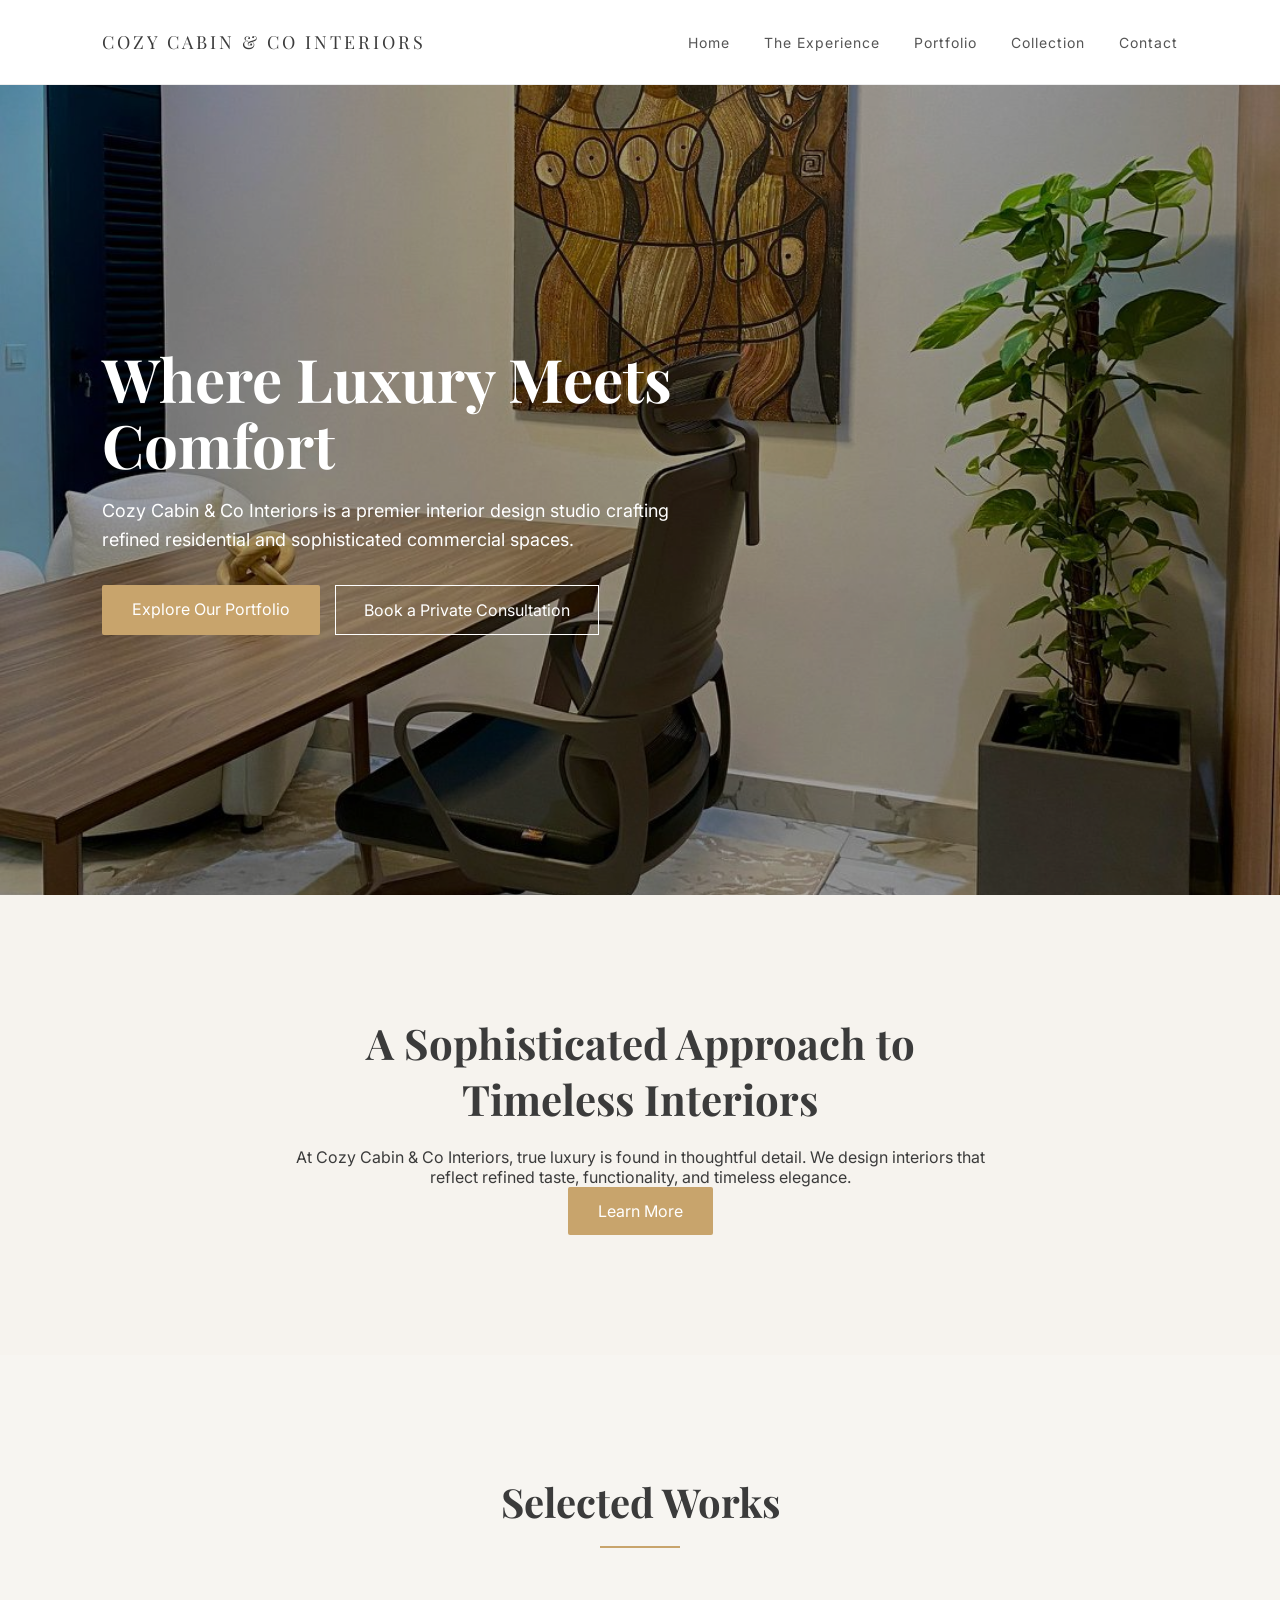
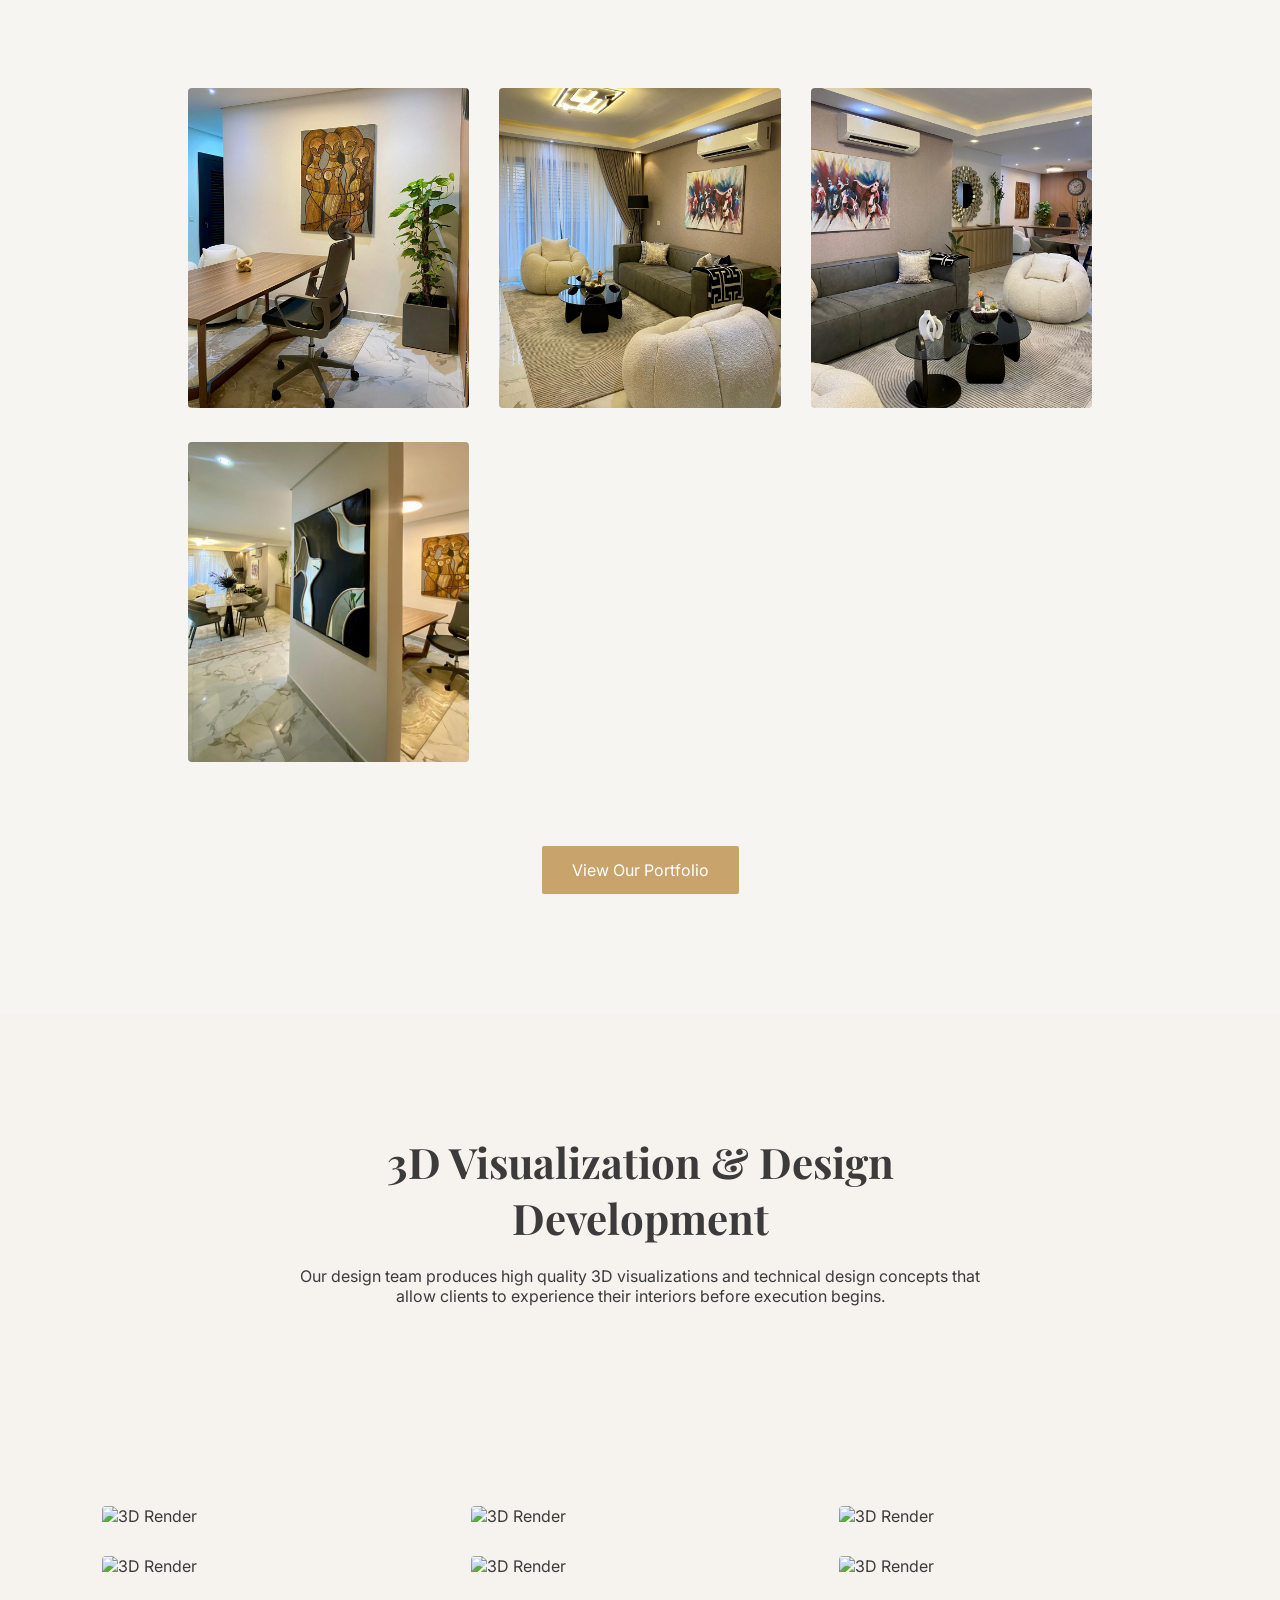
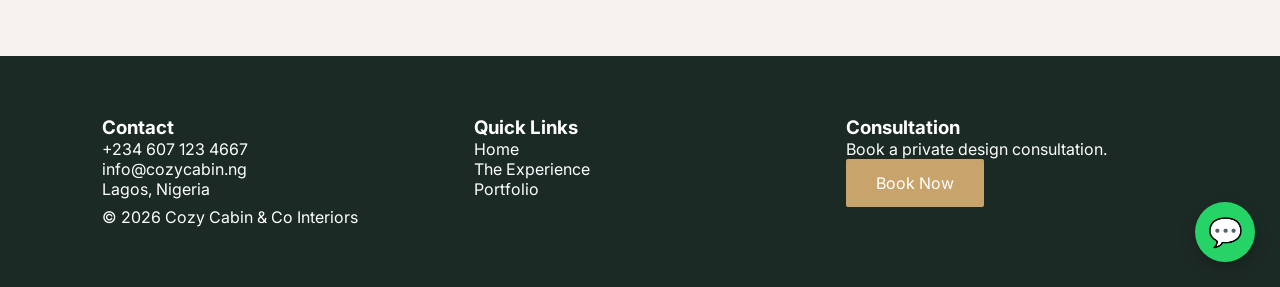
==== index.html @ 45fb8bc0 "Add files via upload" ====
<!DOCTYPE html>
<html lang="en">

<head>

<meta charset="UTF-8">
<meta name="viewport" content="width=device-width, initial-scale=1.0">

<title>Cozy Cabin & Co Interiors</title>

<link rel="stylesheet" href="style.css">

<link href="https://fonts.googleapis.com/css2?family=Playfair+Display:wght@400;500;600;700&family=Inter:wght@300;400;500&display=swap" rel="stylesheet">

</head>

<body>


<header class="navbar">

<div class="logo">COZY CABIN & CO INTERIORS</div>

<nav>
<a href="index.html">Home</a>
<a href="about.html">The Experience</a>
<a href="portfolio.html">Portfolio</a>
<a href="shop.html">Collection</a>
<a href="contact.html">Contact</a>
</nav>

</header>


<!-- HERO SECTION -->

<section class="hero">

<div class="hero-overlay"></div>

<div class="hero-content">

<h1>Where Luxury Meets Comfort</h1>

<p>
Cozy Cabin & Co Interiors is a premier interior design studio crafting refined residential and sophisticated commercial spaces.
</p>

<div class="hero-buttons">

<a href="portfolio.html" class="primary-btn">Explore Our Portfolio</a>

<a href="contact.html" class="secondary-btn">Book a Private Consultation</a>

</div>

</div>

</section>


<!-- INTRO -->

<section class="intro">

<h2>A Sophisticated Approach to Timeless Interiors</h2>

<p>
At Cozy Cabin & Co Interiors, true luxury is found in thoughtful detail. We design interiors that reflect refined taste, functionality, and timeless elegance.
</p>

<a href="about.html" class="primary-btn">Learn More</a>

</section>


<!-- PORTFOLIO PREVIEW -->

<section class="portfolio-preview">

<h2>Selected Works</h2>

<div class="portfolio-grid">

<div class="portfolio-item">
<img src="images/portfolio/p1.jpg" alt="Interior Project">
</div>

<div class="portfolio-item">
<img src="images/portfolio/p2.jpg" alt="Interior Project">
</div>

<div class="portfolio-item">
<img src="images/portfolio/p3.jpg" alt="Interior Project">
</div>

<div class="portfolio-item">
<img src="images/portfolio/p4.jpg" alt="Interior Project">
</div>

</div>

<a href="portfolio.html" class="primary-btn">View Our Portfolio</a>

</section>


<!-- 3D VISUALIZATION SECTION -->

<section class="intro">

<h2>3D Visualization & Design Development</h2>

<p>
Our design team produces high quality 3D visualizations and technical design
concepts that allow clients to experience their interiors before execution begins.
</p>

</section>


<section class="portfolio-grid">

<div class="portfolio-item">
<img src="/cozycabin-website/images/renders/render1.jpg" alt="3D Render">
</div>

<div class="portfolio-item">
<img src="/cozycabin-website/images/renders/render2.jpg" alt="3D Render">
</div>

<div class="portfolio-item">
<img src="/cozycabin-website/images/renders/render3.jpg" alt="3D Render">
</div>

<div class="portfolio-item">
<img src="/cozycabin-website/images/renders/render4.jpg" alt="3D Render">
</div>

<div class="portfolio-item">
<img src="/cozycabin-website/images/renders/render5.jpg" alt="3D Render">
</div>

<div class="portfolio-item">
<img src="/cozycabin-website/images/renders/render6.jpg" alt="3D Render">
</div>

</section>


<!-- FOOTER -->

<footer>

<div class="footer-grid">

<div>

<h3>Contact</h3>

<p>+234 607 123 4667</p>
<p>info@cozycabin.ng</p>
<p>Lagos, Nigeria</p>

</div>


<div>

<h3>Quick Links</h3>

<p><a href="index.html">Home</a></p>
<p><a href="about.html">The Experience</a></p>
<p><a href="portfolio.html">Portfolio</a></p>

</div>


<div>

<h3>Consultation</h3>

<p>Book a private design consultation.</p>

<a href="contact.html" class="primary-btn">Book Now</a>

</div>

</div>

<p class="copyright">© 2026 Cozy Cabin & Co Interiors</p>

</footer>


<!-- WHATSAPP BUTTON -->

<a href="https://wa.me/2346071234667" class="whatsapp-chat" target="_blank">
💬
</a>


<!-- SCROLL ANIMATION SCRIPT -->

<script>

const sections = document.querySelectorAll(".fade-section");

window.addEventListener("scroll", () => {

sections.forEach(section => {

const position = section.getBoundingClientRect().top;
const screenPosition = window.innerHeight / 1.2;

if(position < screenPosition){
section.classList.add("visible");
}

});

});

</script>


</body>
</html>
---- style.css ----
html {
scroll-behavior: smooth;
}

/* GLOBAL */

*{
margin:0;
padding:0;
box-sizing:border-box;
}

body{
font-family:'Inter',sans-serif;
background:#f6f3ee;
color:#3b3b3b;
}


/* NAVBAR */

.navbar{
display:flex;
justify-content:space-between;
align-items:center;
padding:30px 8%;
background:white;
border-bottom:1px solid #eee;
}

.logo{
font-family:'Playfair Display',serif;
letter-spacing:3px;
font-size:18px;
}

nav a{
margin-left:30px;
text-decoration:none;
color:#555;
font-size:14px;
letter-spacing:1px;
position:relative;
}

nav a::after{
content:'';
height:2px;
width:0%;
background:#c7a36a;
position:absolute;
bottom:-6px;
left:0;
transition:0.3s;
}

nav a:hover::after{
width:100%;
}

nav a.active::after{
width:100%;
}


/* HERO SECTION */

.hero{
position:relative;
height:90vh;
background:url("images/portfolio/p1.jpg") center/cover no-repeat;
display:flex;
align-items:center;
padding:0 8%;
color:white;
}

.hero-overlay{
position:absolute;
top:0;
left:0;
width:100%;
height:100%;
background:rgba(0,0,0,0.35);
}

.hero-content{
position:relative;
max-width:600px;
}

.hero h1{
font-family:'Playfair Display',serif;
font-size:60px;
line-height:1.1;
margin-bottom:20px;
}

.hero p{
font-size:18px;
line-height:1.6;
margin-bottom:30px;
}

.hero-buttons{
display:flex;
gap:15px;
flex-wrap:wrap;
}


/* BUTTONS */


.primary-btn{

background:#c7a36a;
color:white;
padding:14px 28px;
text-decoration:none;
display:inline-block;
transition:0.3s;
border-radius:2px;

}

.primary-btn:hover{

background:#b8955d;
transform:translateY(-2px);

}

.secondary-btn{

border:1px solid white;
padding:14px 28px;
color:white;
text-decoration:none;
display:inline-block;
transition:0.3s;

}

.secondary-btn:hover{

background:white;
color:#333;
}


/* INTRO */

.intro{
padding:120px 8%;
text-align:center;
max-width:900px;
margin:auto;
}

.intro h2{
font-family:'Playfair Display',serif;
font-size:42px;
margin-bottom:20px;
}


/* PORTFOLIO */

.portfolio-grid{
display:grid;
grid-template-columns:repeat(4,1fr);
gap:20px;
padding:80px 8%;
}

.portfolio-item img{
width:100%;
height:240px;
object-fit:cover;
transition:0.4s;
}

.portfolio-item img:hover{
transform:scale(1.05);
}


/* PAGE HERO */

.page-hero{
padding:120px 8%;
text-align:center;
background:#ede7de;
}

.page-hero h1{
font-family:'Playfair Display',serif;
font-size:48px;
margin-bottom:10px;
}


/* COLLECTION GRID */

.collection-grid{
display:grid;
grid-template-columns:repeat(3,1fr);
gap:30px;
padding:80px 8%;
}

.collection-card{
position:relative;
overflow:hidden;
cursor:pointer;
}

.collection-card img{
width:100%;
height:320px;
object-fit:cover;
transition:0.5s;
}

.collection-card:hover img{
transform:scale(1.08);
}

.collection-overlay{
position:absolute;
bottom:0;
left:0;
width:100%;
padding:25px;
background:linear-gradient(transparent,rgba(0,0,0,0.7));
color:white;
}

.collection-overlay h3{
font-family:'Playfair Display',serif;
font-size:22px;
}


/* CONTACT */

.contact-section{
padding:120px 8%;
}

.contact-form input,
.contact-form textarea{
width:100%;
padding:16px;
margin-bottom:20px;
border:1px solid #e6e1d8;
font-family:'Inter';
}

.contact-form textarea{
height:140px;
}


/* FOOTER */

footer{
background:#1c2a25;
color:white;
padding:60px 8%;
}

.footer-grid{
display:grid;
grid-template-columns:repeat(3,1fr);
gap:40px;
}

footer a{
color:white;
text-decoration:none;
}


/* MOBILE STYLES */

@media(max-width:768px){

.navbar{
flex-direction:column;
align-items:flex-start;
padding:20px;
}

.logo{
margin-bottom:15px;
}

nav{
display:flex;
flex-wrap:wrap;
gap:12px;
}

nav a{
margin:0;
font-size:14px;
}


/* HERO MOBILE */

.hero{
height:auto;
padding:100px 25px;
}

.hero h1{
font-size:38px;
}

.hero p{
font-size:16px;
}

.hero-buttons{
flex-direction:column;
}

.primary-btn,
.secondary-btn{
width:100%;
text-align:center;
}


/* PORTFOLIO MOBILE */

.portfolio-grid{
grid-template-columns:repeat(2,1fr);
gap:15px;
}


/* COLLECTION MOBILE */

.collection-grid{
grid-template-columns:1fr;
}


/* FOOTER MOBILE */

.footer-grid{
grid-template-columns:1fr;
text-align:center;
}

}

/* PORTFOLIO PREMIUM HOVER */

.portfolio-item{
position:relative;
overflow:hidden;
}

.portfolio-item img{
width:100%;
height:260px;
object-fit:cover;
transition:0.5s;
}

.portfolio-item:hover img{
transform:scale(1.08);
}

.portfolio-overlay{

position:absolute;
bottom:0;
left:0;
width:100%;
padding:25px;

background:linear-gradient(transparent,rgba(0,0,0,0.75));

color:white;

opacity:0;
transition:0.4s;

}

.portfolio-item:hover .portfolio-overlay{

opacity:1;

}

.portfolio-overlay h3{

font-family:'Playfair Display',serif;
font-size:20px;
margin-bottom:5px;

}

.portfolio-overlay p{

font-size:14px;
opacity:0.8;

}

/* PORTFOLIO PREMIUM HOVER */

.portfolio-item{
position:relative;
overflow:hidden;
}

.portfolio-item img{
width:100%;
height:260px;
object-fit:cover;
transition:0.5s;
}

.portfolio-item:hover img{
transform:scale(1.08);
}

.portfolio-overlay{

position:absolute;
bottom:0;
left:0;
width:100%;
padding:25px;

background:linear-gradient(transparent,rgba(0,0,0,0.75));

color:white;

opacity:0;
transition:0.4s;

}

.portfolio-item:hover .portfolio-overlay{

opacity:1;

}

.portfolio-overlay h3{

font-family:'Playfair Display',serif;
font-size:20px;
margin-bottom:5px;

}

.portfolio-overlay p{

font-size:14px;
opacity:0.8;

}

/* PAGE FADE TRANSITION */

body{
opacity:0;
animation:fadeIn 0.6s ease forwards;
}

@keyframes fadeIn{

from{
opacity:0;
transform:translateY(10px);
}

to{
opacity:1;
transform:translateY(0);
}

}


/* SMOOTH SCROLL */

html{
scroll-behavior:smooth;
}

/* WHATSAPP CHAT BUTTON */

.whatsapp-chat{

position:fixed;
bottom:25px;
right:25px;

width:60px;
height:60px;

background:#25D366;
color:white;

display:flex;
align-items:center;
justify-content:center;

font-size:28px;

border-radius:50%;

text-decoration:none;

box-shadow:0 6px 15px rgba(0,0,0,0.25);

z-index:999;

transition:0.3s;

}

.whatsapp-chat:hover{

transform:scale(1.1);

}

/* WHATSAPP CHAT BUTTON */

.whatsapp-chat{

position:fixed;
bottom:25px;
right:25px;

width:60px;
height:60px;

background:#25D366;
color:white;

display:flex;
align-items:center;
justify-content:center;

font-size:28px;

border-radius:50%;

text-decoration:none;

box-shadow:0 6px 15px rgba(0,0,0,0.25);

z-index:999;

transition:0.3s;

}

.whatsapp-chat:hover{

transform:scale(1.1);

}

/* VISION GRID */

.vision-grid{

display:grid;
grid-template-columns:repeat(2,1fr);
gap:40px;
padding:60px 8%;

}

.vision-card{

background:white;
padding:40px;
border:1px solid #eee;

}

.vision-card h3{

font-family:'Playfair Display',serif;
margin-bottom:15px;

}


/* MOBILE */

@media(max-width:768px){

.vision-grid{

grid-template-columns:1fr;

}

}

/* VISION & MISSION SECTION */

.portfolio-preview{

padding:120px 8%;
text-align:center;
background:#f7f5f1;

}

.portfolio-preview h2{

font-family:'Playfair Display',serif;
font-size:40px;
margin-bottom:60px;
position:relative;

}


/* gold line under title */

.portfolio-preview h2::after{

content:"";
display:block;
width:80px;
height:2px;
background:#c8a46c;
margin:18px auto 0;

}


/* GRID */

.vision-grid{

display:grid;
grid-template-columns:repeat(2,1fr);
gap:60px;
max-width:1000px;
margin:auto;

}


/* CARDS */

.vision-card{

background:white;
padding:50px;
border:1px solid #eee;
transition:all .4s ease;

}


/* hover luxury effect */

.vision-card:hover{

transform:translateY(-8px);
box-shadow:0 20px 50px rgba(0,0,0,0.08);

}


.vision-card h3{

font-family:'Playfair Display',serif;
font-size:26px;
margin-bottom:15px;
position:relative;

}


/* gold underline */

.vision-card h3::after{

content:"";
display:block;
width:40px;
height:2px;
background:#c8a46c;
margin:12px auto;

}


.vision-card p{

font-size:17px;
line-height:1.8;
color:#555;

}


/* MOBILE */

@media(max-width:768px){

.vision-grid{

grid-template-columns:1fr;
gap:30px;

}

}

.primary-btn{

background:#c8a46c;
color:white;
padding:14px 30px;
text-decoration:none;
display:inline-block;
transition:all .4s ease;
border-radius:2px;

}

.primary-btn:hover{

background:#b8965a;
transform:translateY(-2px);
box-shadow:0 10px 25px rgba(0,0,0,0.2);

}

.fade-section{
opacity:0;
transform:translateY(40px);
transition:all 1s ease;
}

.fade-section.visible{
opacity:1;
transform:translateY(0);
}

/* PORTFOLIO GRID */

.portfolio-grid{

display:grid;
grid-template-columns:repeat(3,1fr);
gap:30px;
padding:80px 8%;

}

.portfolio-grid img{

width:100%;
height:320px;
object-fit:cover;
border-radius:4px;

}


/* MOBILE */

@media(max-width:768px){

.portfolio-grid{

grid-template-columns:1fr;

}

}
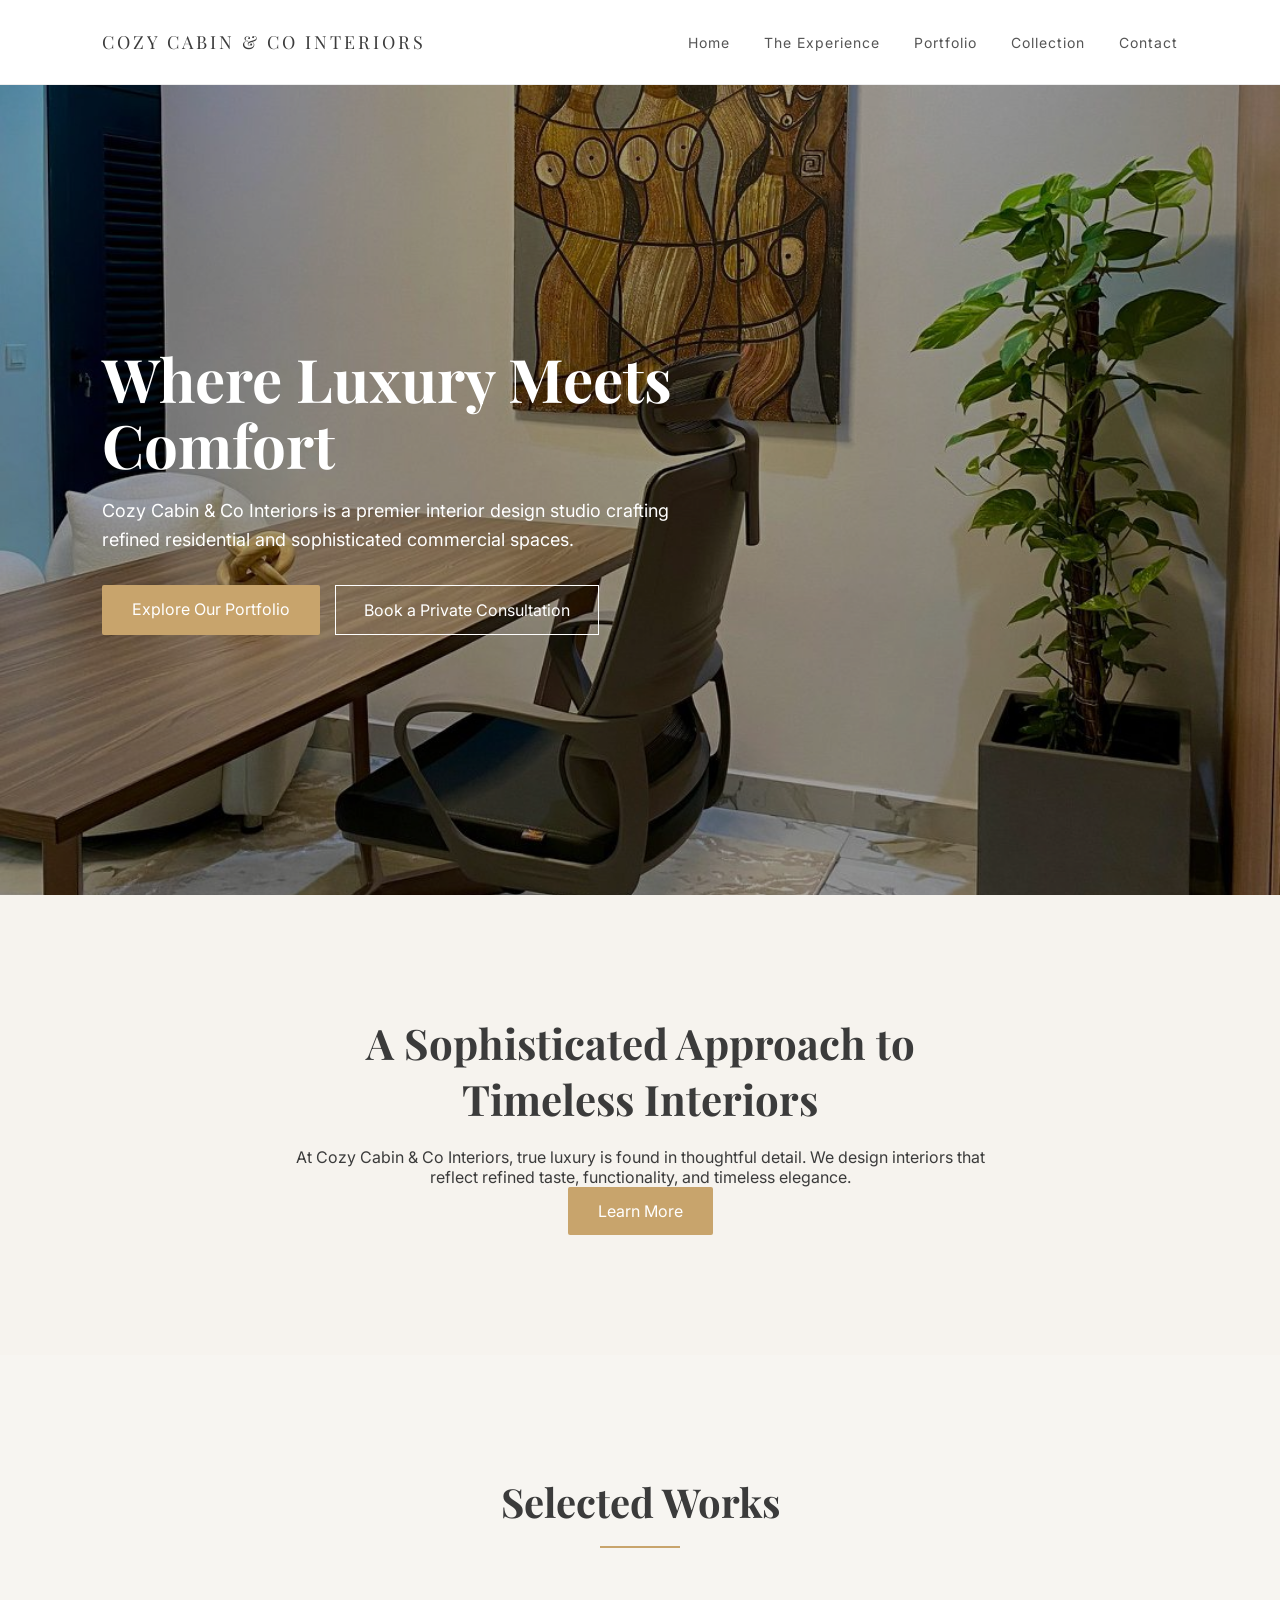
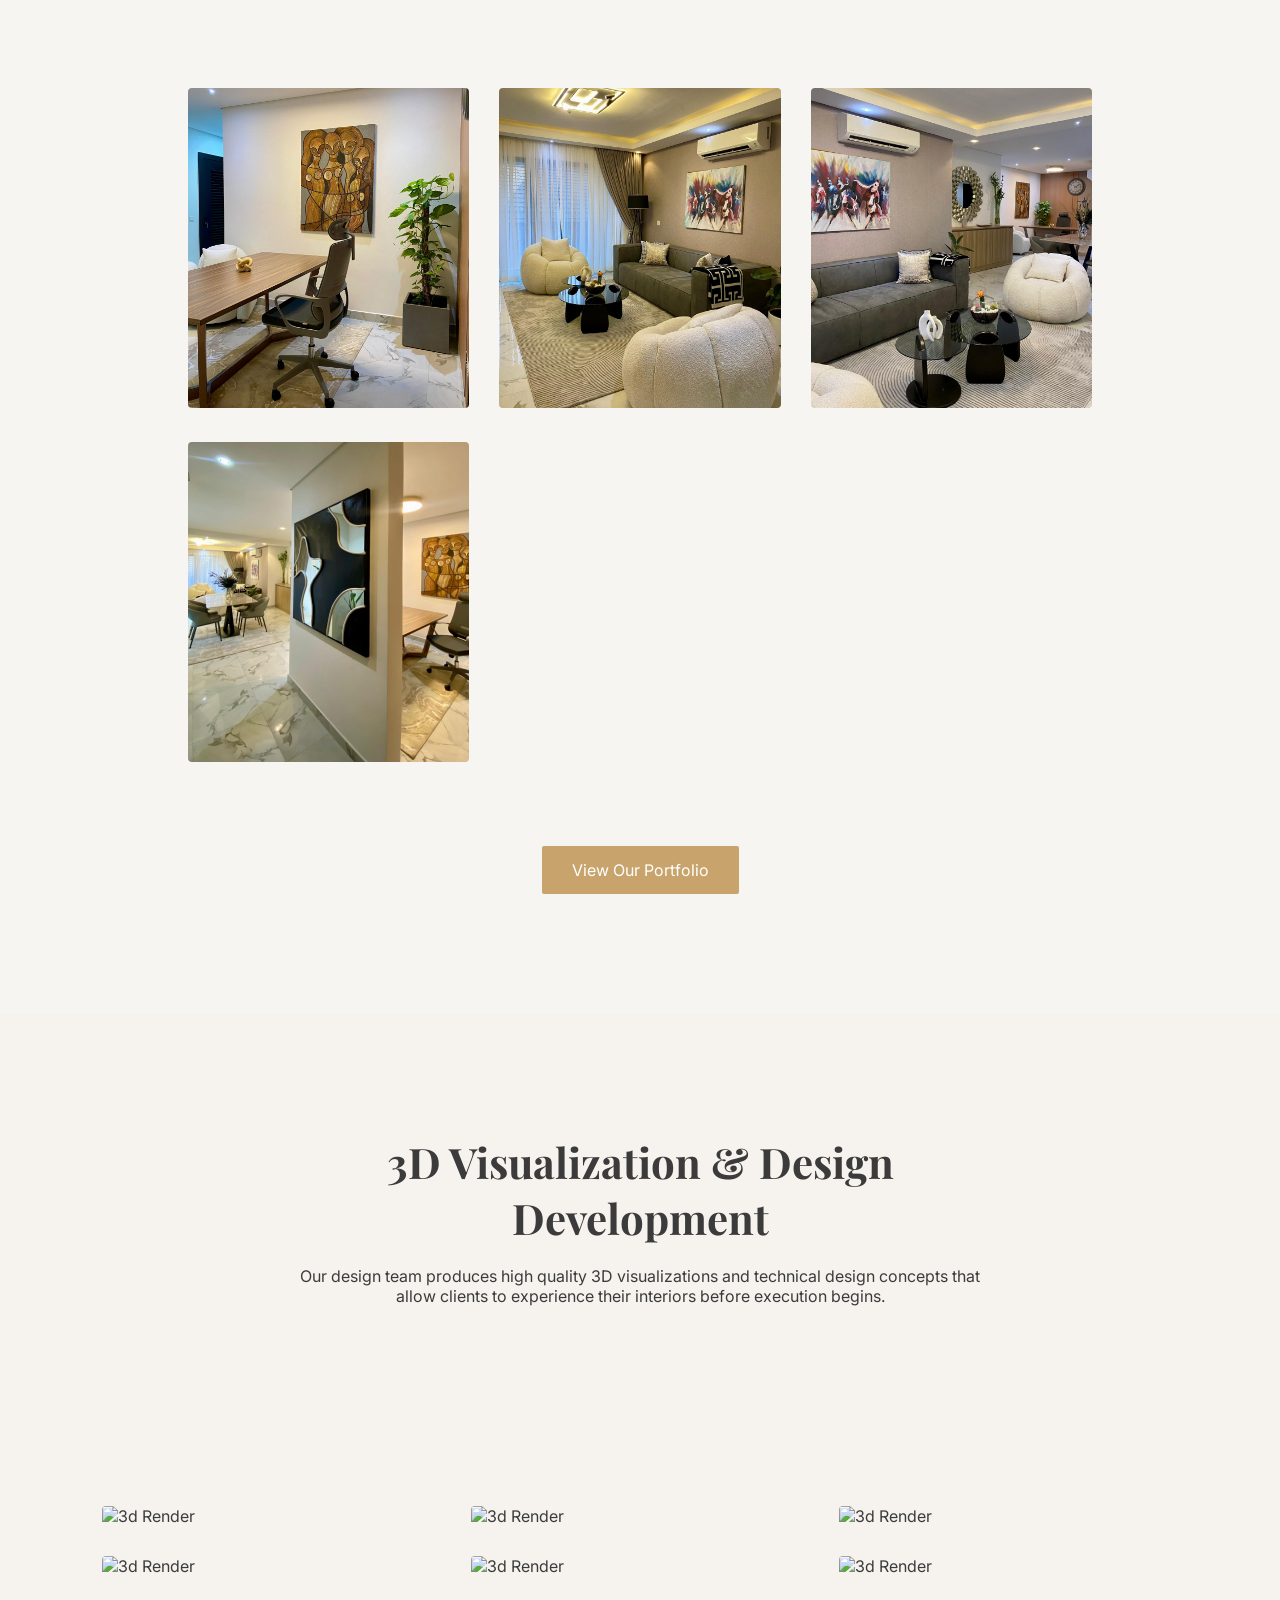
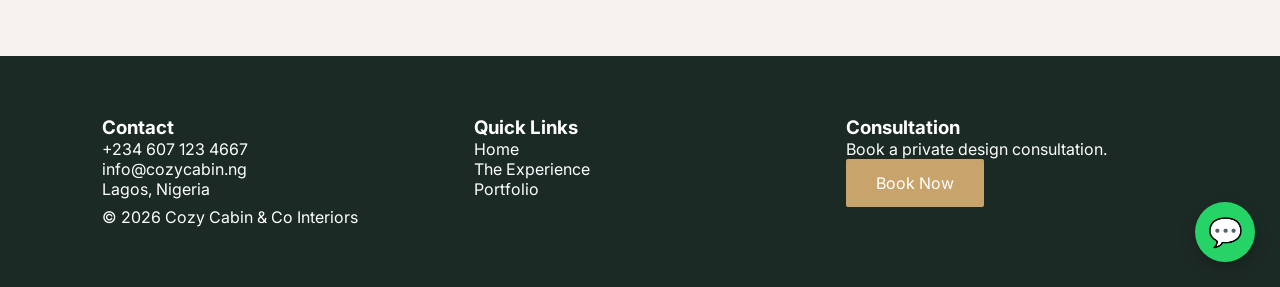
==== commit 1e6a0353: "Add files via upload" ====
--- a/index.html
+++ b/index.html
@@ -122,27 +122,27 @@
 <section class="portfolio-grid">
 
 <div class="portfolio-item">
-<img src="/cozycabin-website/images/renders/render1.jpg" alt="3D Render">
-</div>
-
-<div class="portfolio-item">
-<img src="/cozycabin-website/images/renders/render2.jpg" alt="3D Render">
-</div>
-
-<div class="portfolio-item">
-<img src="/cozycabin-website/images/renders/render3.jpg" alt="3D Render">
-</div>
-
-<div class="portfolio-item">
-<img src="/cozycabin-website/images/renders/render4.jpg" alt="3D Render">
-</div>
-
-<div class="portfolio-item">
-<img src="/cozycabin-website/images/renders/render5.jpg" alt="3D Render">
-</div>
-
-<div class="portfolio-item">
-<img src="/cozycabin-website/images/renders/render6.jpg" alt="3D Render">
+<img src="/cozycabin-website/images/3d/render1.jpg" alt="3d Render">
+</div>
+
+<div class="portfolio-item">
+<img src="/cozycabin-website/images/3d/render2.jpg" alt="3d Render">
+</div>
+
+<div class="portfolio-item">
+<img src="/cozycabin-website/images/3d/render3.jpg" alt="3d Render">
+</div>
+
+<div class="portfolio-item">
+<img src="/cozycabin-website/images/3d/render4.jpg" alt="3d Render">
+</div>
+
+<div class="portfolio-item">
+<img src="/cozycabin-website/images/3d/render5.jpg" alt="3d Render">
+</div>
+
+<div class="portfolio-item">
+<img src="/cozycabin-website/images/3d/render6.jpg" alt="3d Render">
 </div>
 
 </section>
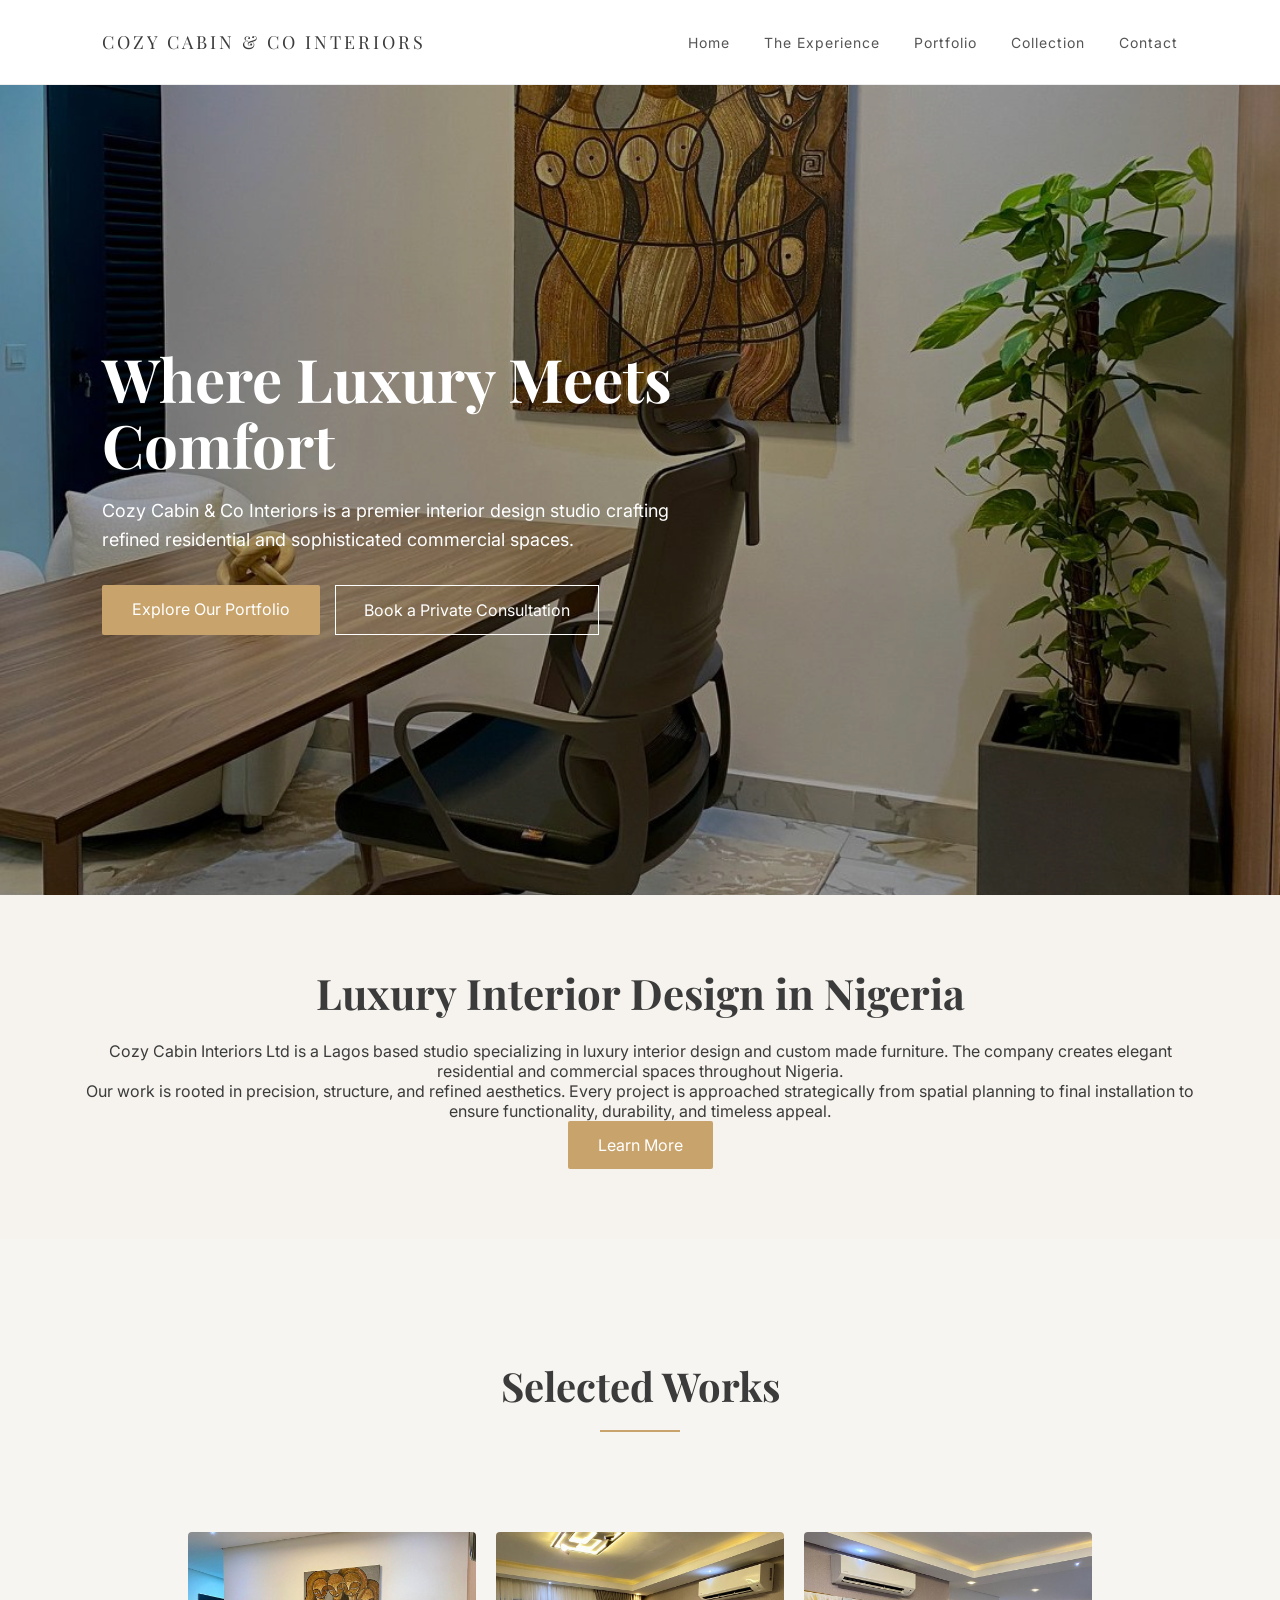
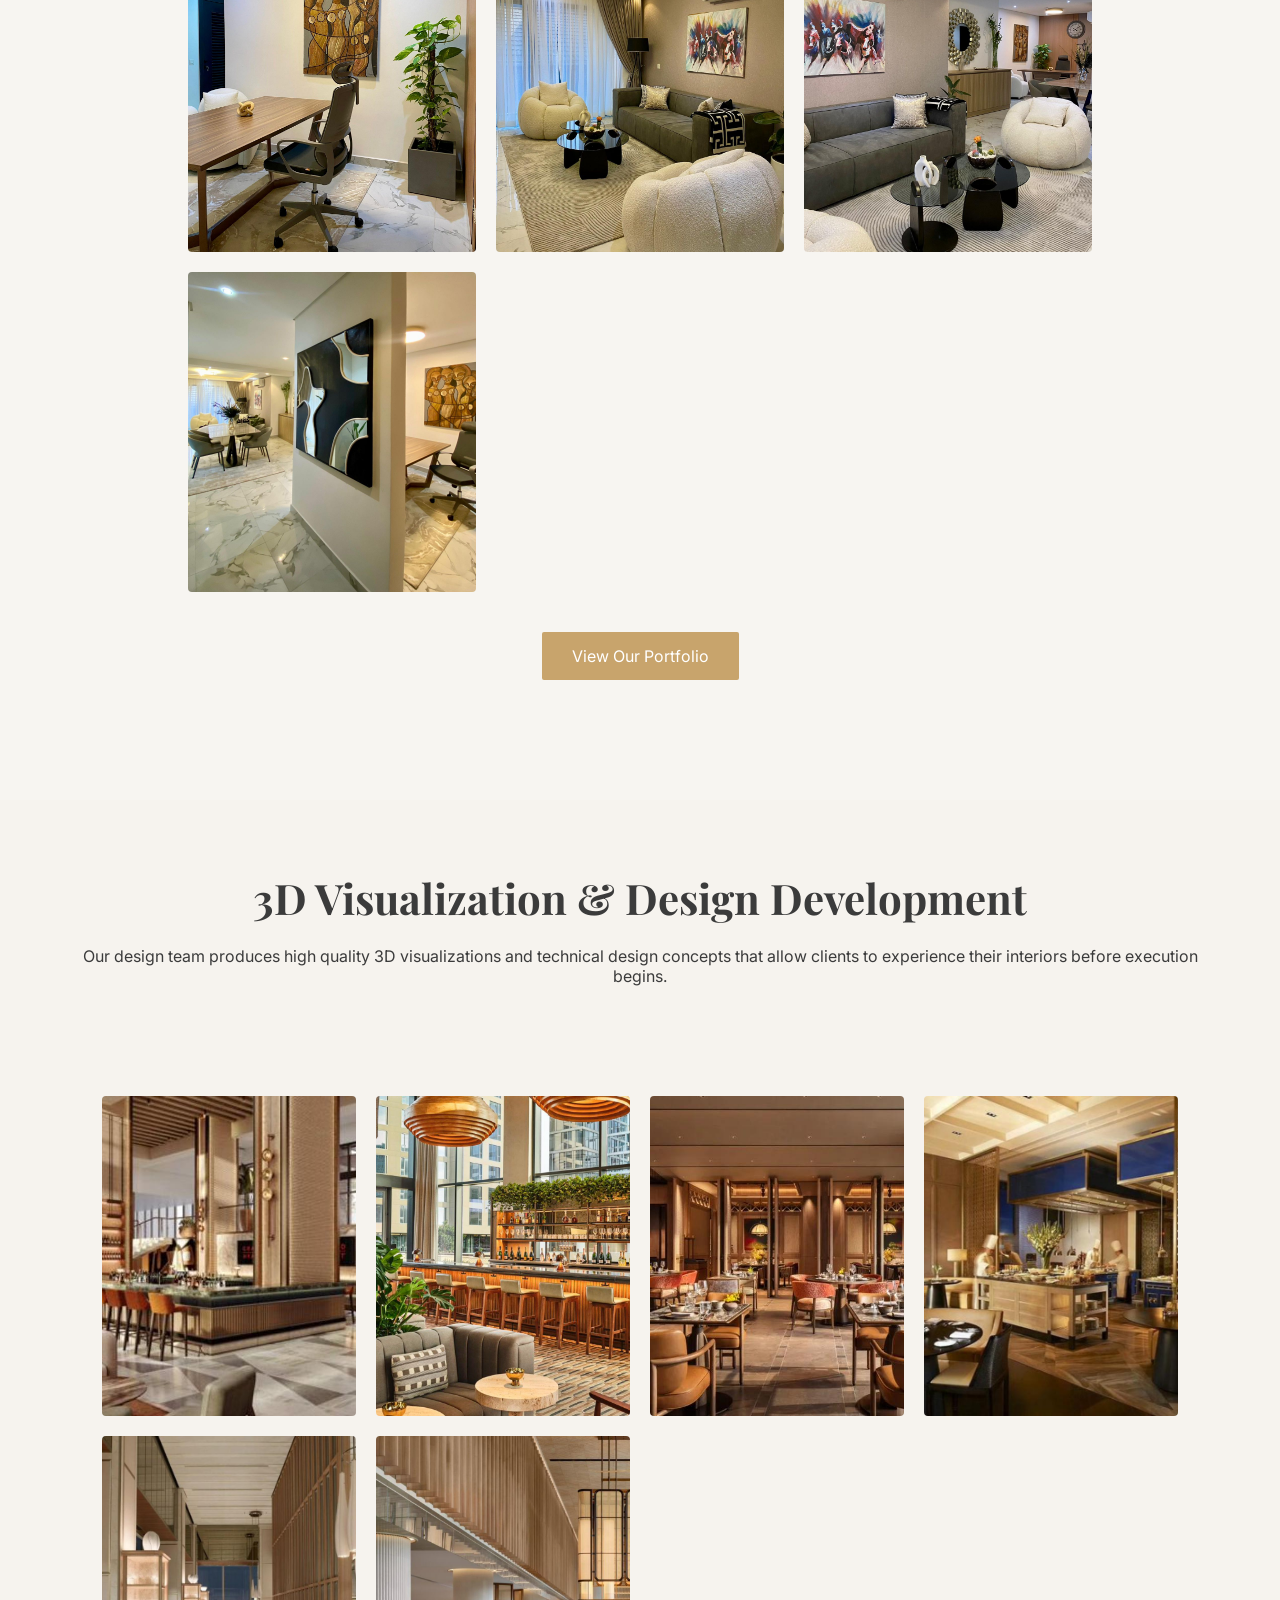
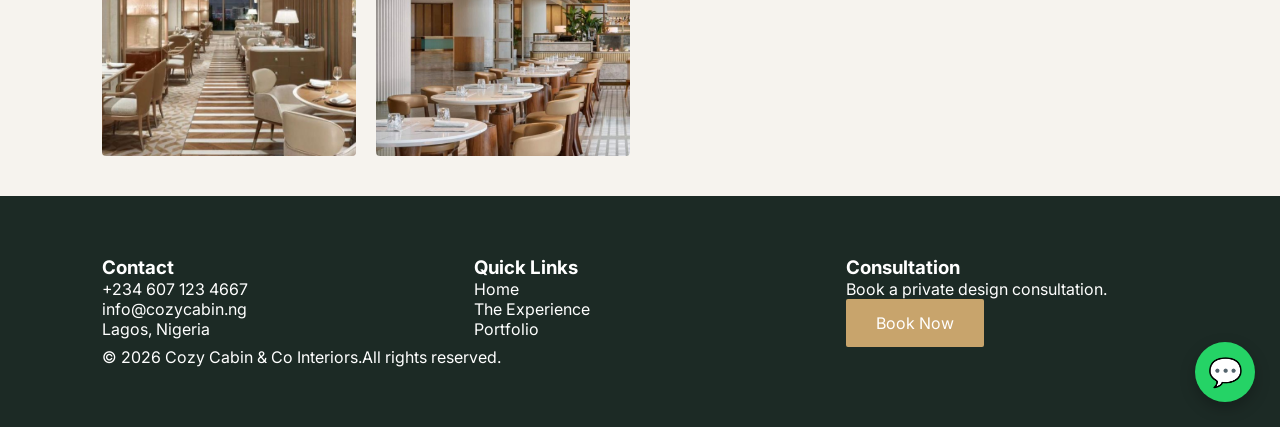
==== commit 48324c61: "Add files via upload" ====
--- a/index.html
+++ b/index.html
@@ -63,16 +63,19 @@
 
 <section class="intro">
 
-<h2>A Sophisticated Approach to Timeless Interiors</h2>
-
-<p>
-At Cozy Cabin & Co Interiors, true luxury is found in thoughtful detail. We design interiors that reflect refined taste, functionality, and timeless elegance.
+<h2>Luxury Interior Design in Nigeria</h2>
+
+<p>
+Cozy Cabin Interiors Ltd is a Lagos based studio specializing in luxury interior design and custom made furniture. The company creates elegant residential and commercial spaces throughout Nigeria.
+</p>
+
+<p>
+Our work is rooted in precision, structure, and refined aesthetics. Every project is approached strategically from spatial planning to final installation to ensure functionality, durability, and timeless appeal.
 </p>
 
 <a href="about.html" class="primary-btn">Learn More</a>
 
 </section>
-
 
 <!-- PORTFOLIO PREVIEW -->
 
@@ -122,27 +125,27 @@
 <section class="portfolio-grid">
 
 <div class="portfolio-item">
-<img src="/cozycabin-website/images/3d/render1.jpg" alt="3d Render">
-</div>
-
-<div class="portfolio-item">
-<img src="/cozycabin-website/images/3d/render2.jpg" alt="3d Render">
-</div>
-
-<div class="portfolio-item">
-<img src="/cozycabin-website/images/3d/render3.jpg" alt="3d Render">
-</div>
-
-<div class="portfolio-item">
-<img src="/cozycabin-website/images/3d/render4.jpg" alt="3d Render">
-</div>
-
-<div class="portfolio-item">
-<img src="/cozycabin-website/images/3d/render5.jpg" alt="3d Render">
-</div>
-
-<div class="portfolio-item">
-<img src="/cozycabin-website/images/3d/render6.jpg" alt="3d Render">
+<img src="images/3d/render1.jpg" alt="3D Render">
+</div>
+
+<div class="portfolio-item">
+<img src="images/3d/render2.jpg" alt="3D Render">
+</div>
+
+<div class="portfolio-item">
+<img src="images/3d/render3.jpg" alt="3D Render">
+</div>
+
+<div class="portfolio-item">
+<img src="images/3d/render4.jpg" alt="3D Render">
+</div>
+
+<div class="portfolio-item">
+<img src="images/3d/render5.jpg" alt="3D Render">
+</div>
+
+<div class="portfolio-item">
+<img src="images/3d/render6.jpg" alt="3D Render">
 </div>
 
 </section>
@@ -188,7 +191,7 @@
 
 </div>
 
-<p class="copyright">© 2026 Cozy Cabin & Co Interiors</p>
+<p class="copyright">© 2026 Cozy Cabin & Co Interiors.All rights reserved.</p>
 
 </footer>
 
--- a/style.css
+++ b/style.css
@@ -152,9 +152,9 @@
 /* INTRO */
 
 .intro{
-padding:120px 8%;
+padding: 70px;px 8%;
 text-align:center;
-max-width:900px;
+max: width 1000px;px;
 margin:auto;
 }
 
@@ -189,7 +189,7 @@
 /* PAGE HERO */
 
 .page-hero{
-padding:120px 8%;
+padding: 80px;px 8%;
 text-align:center;
 background:#ede7de;
 }
@@ -791,4 +791,17 @@
 
 }
 
+}
+
+img {
+width: 100%;
+height: auto;
+display: block;
+}
+
+.portfolio-grid {
+display: grid;
+grid-template-columns: repeat(auto-fit, minmax(250px, 1fr));
+gap: 20px;
+padding: 40px 8%;
 }
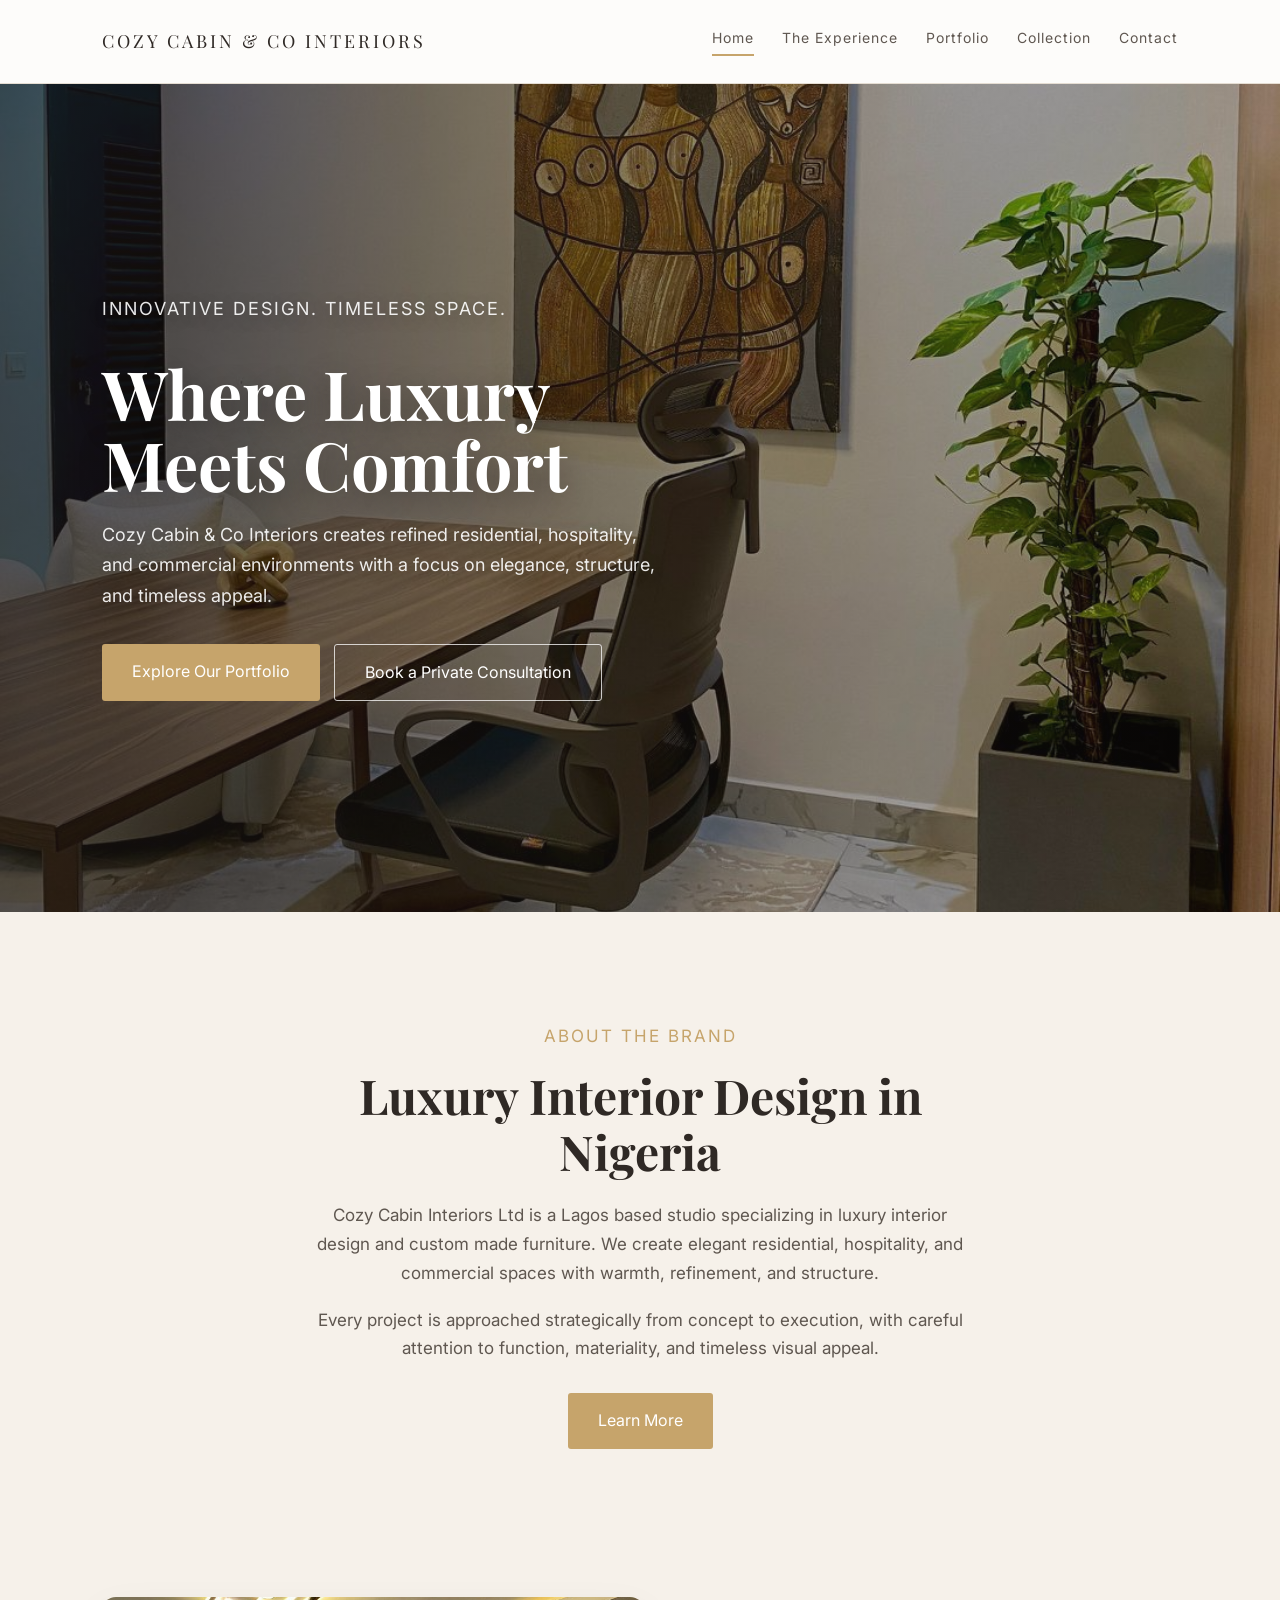
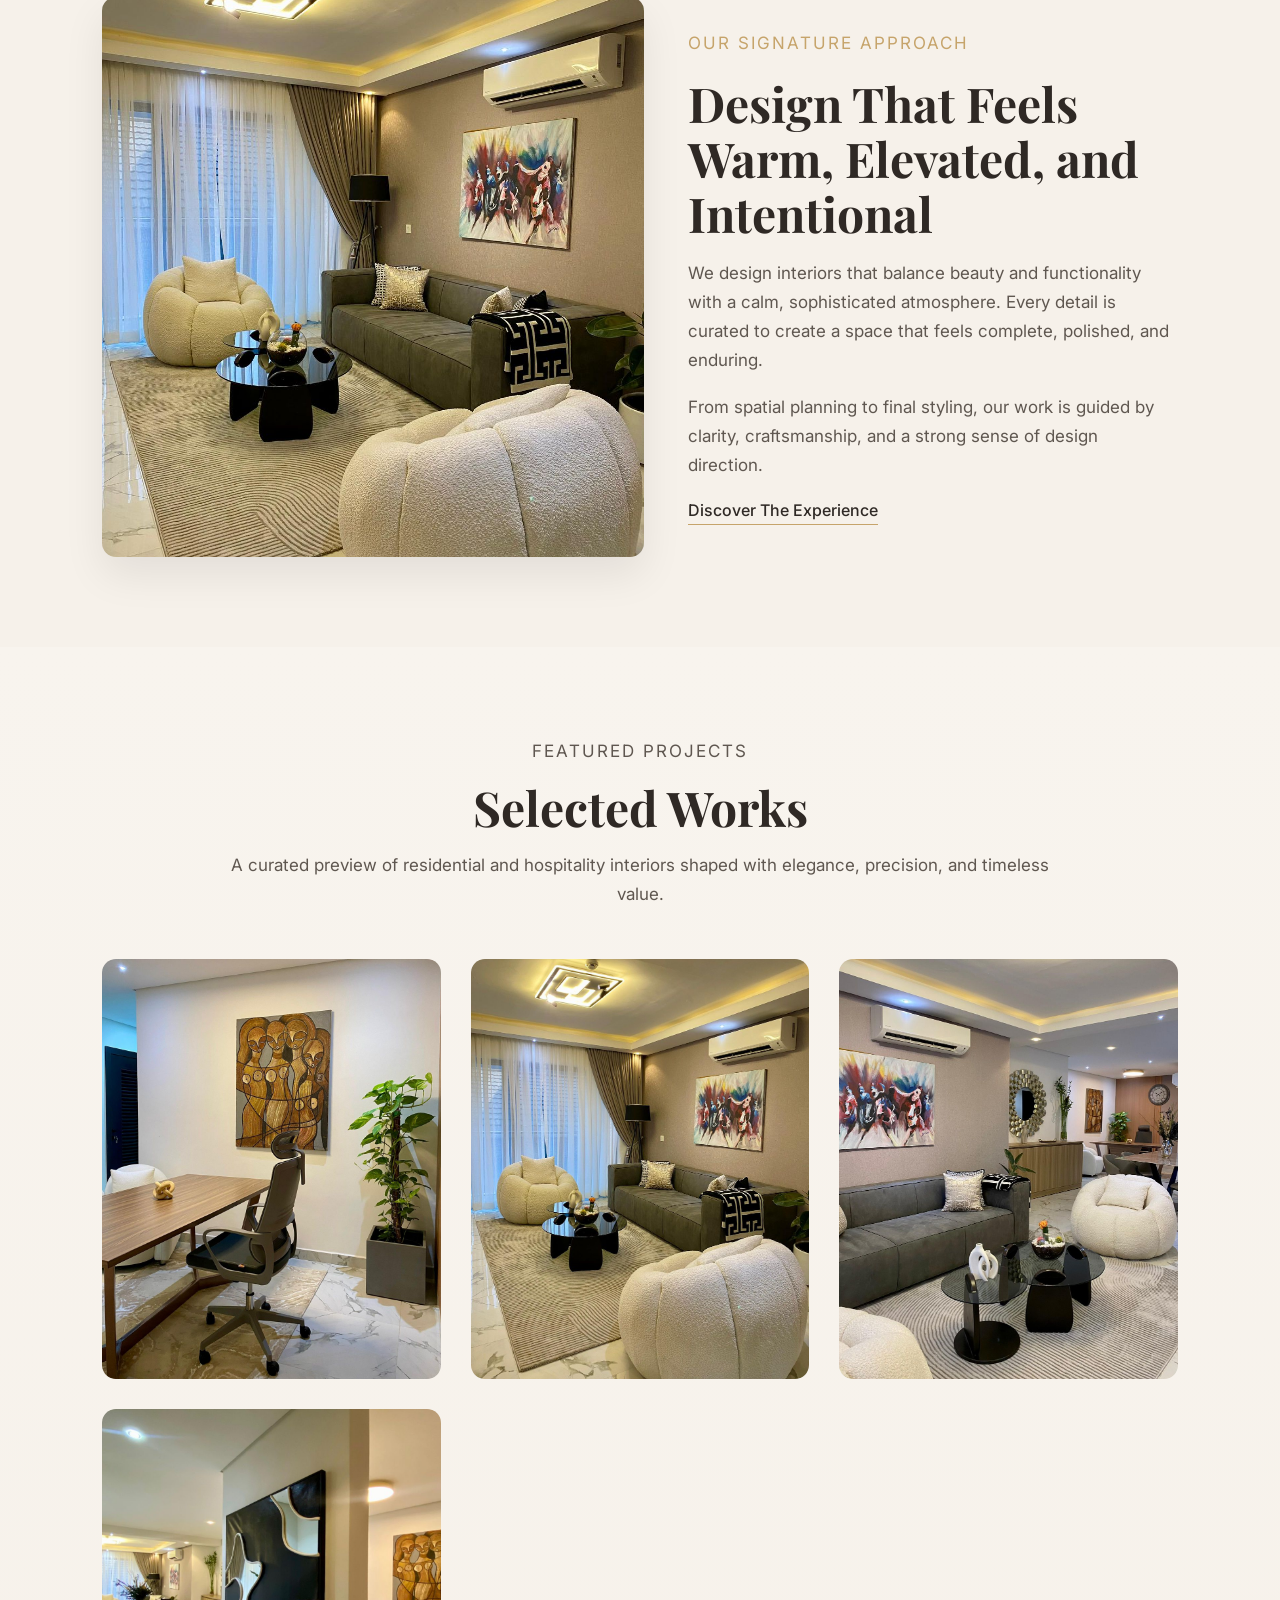
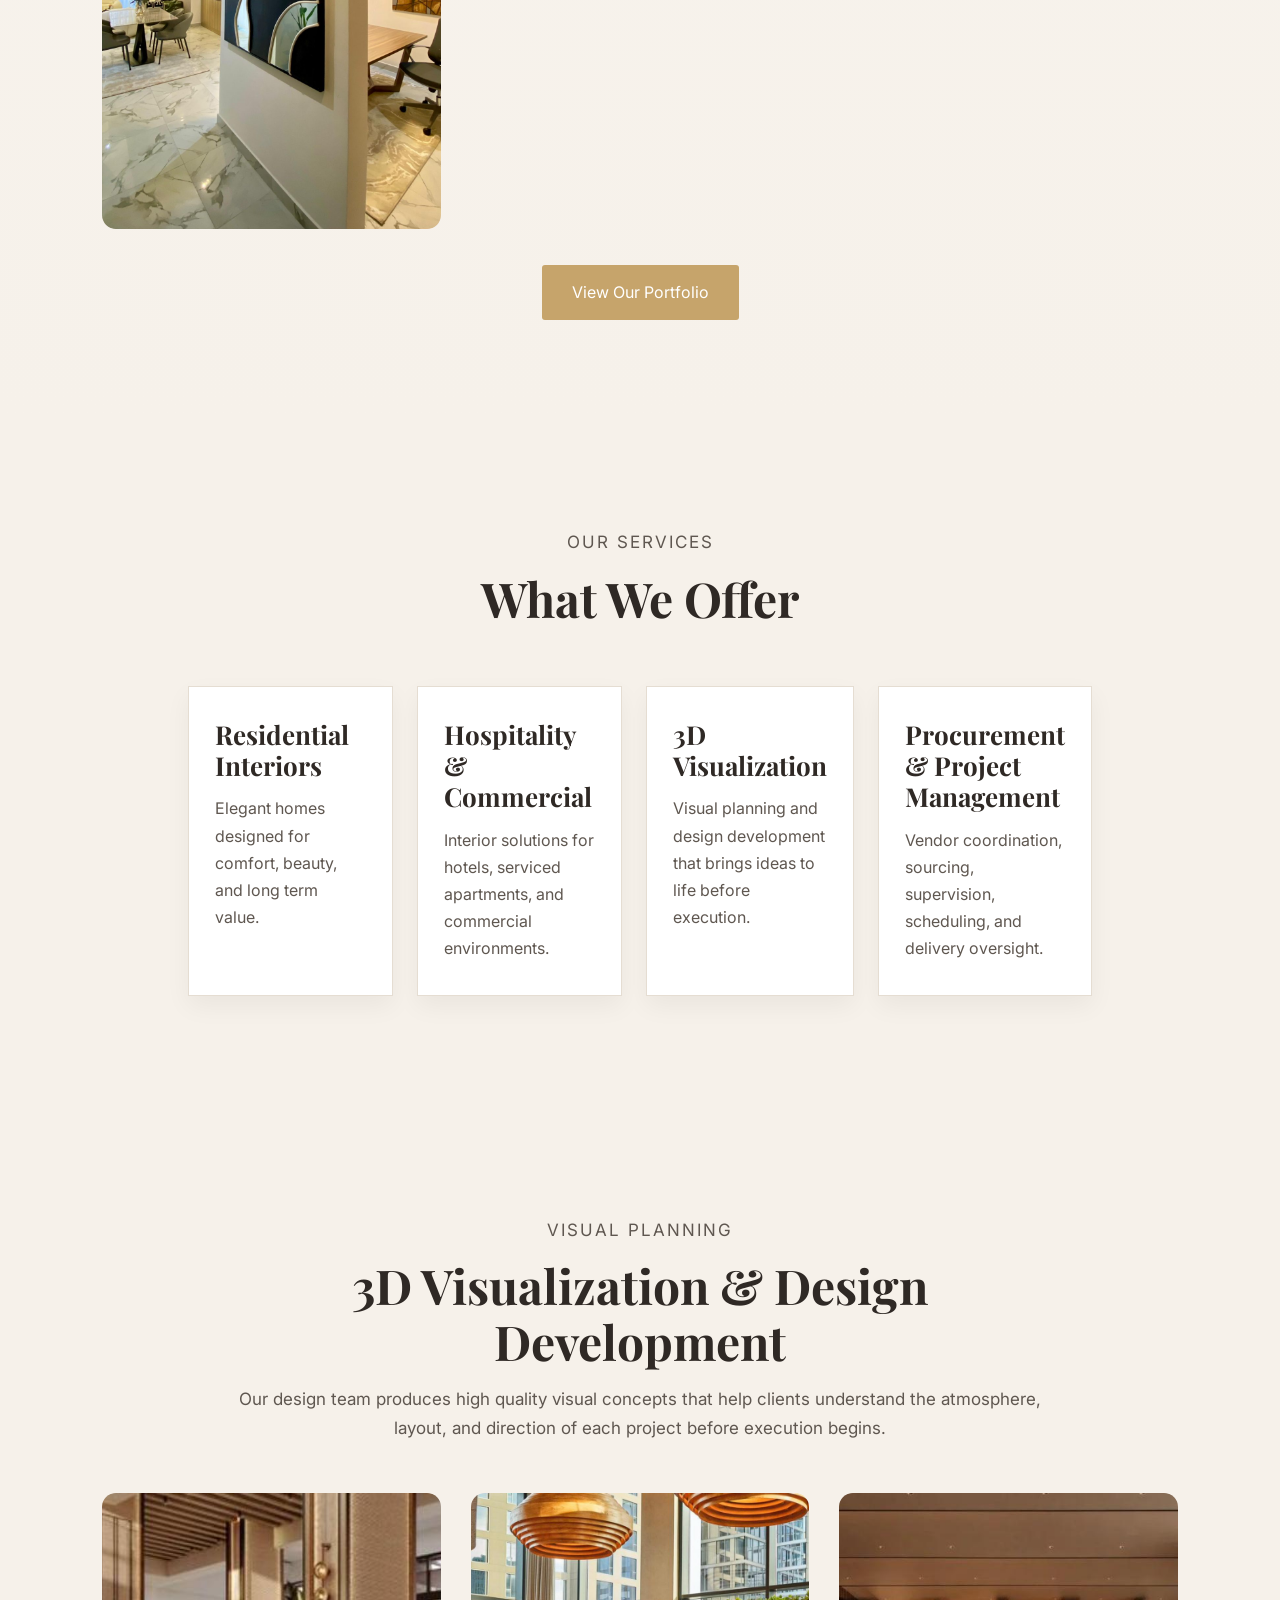
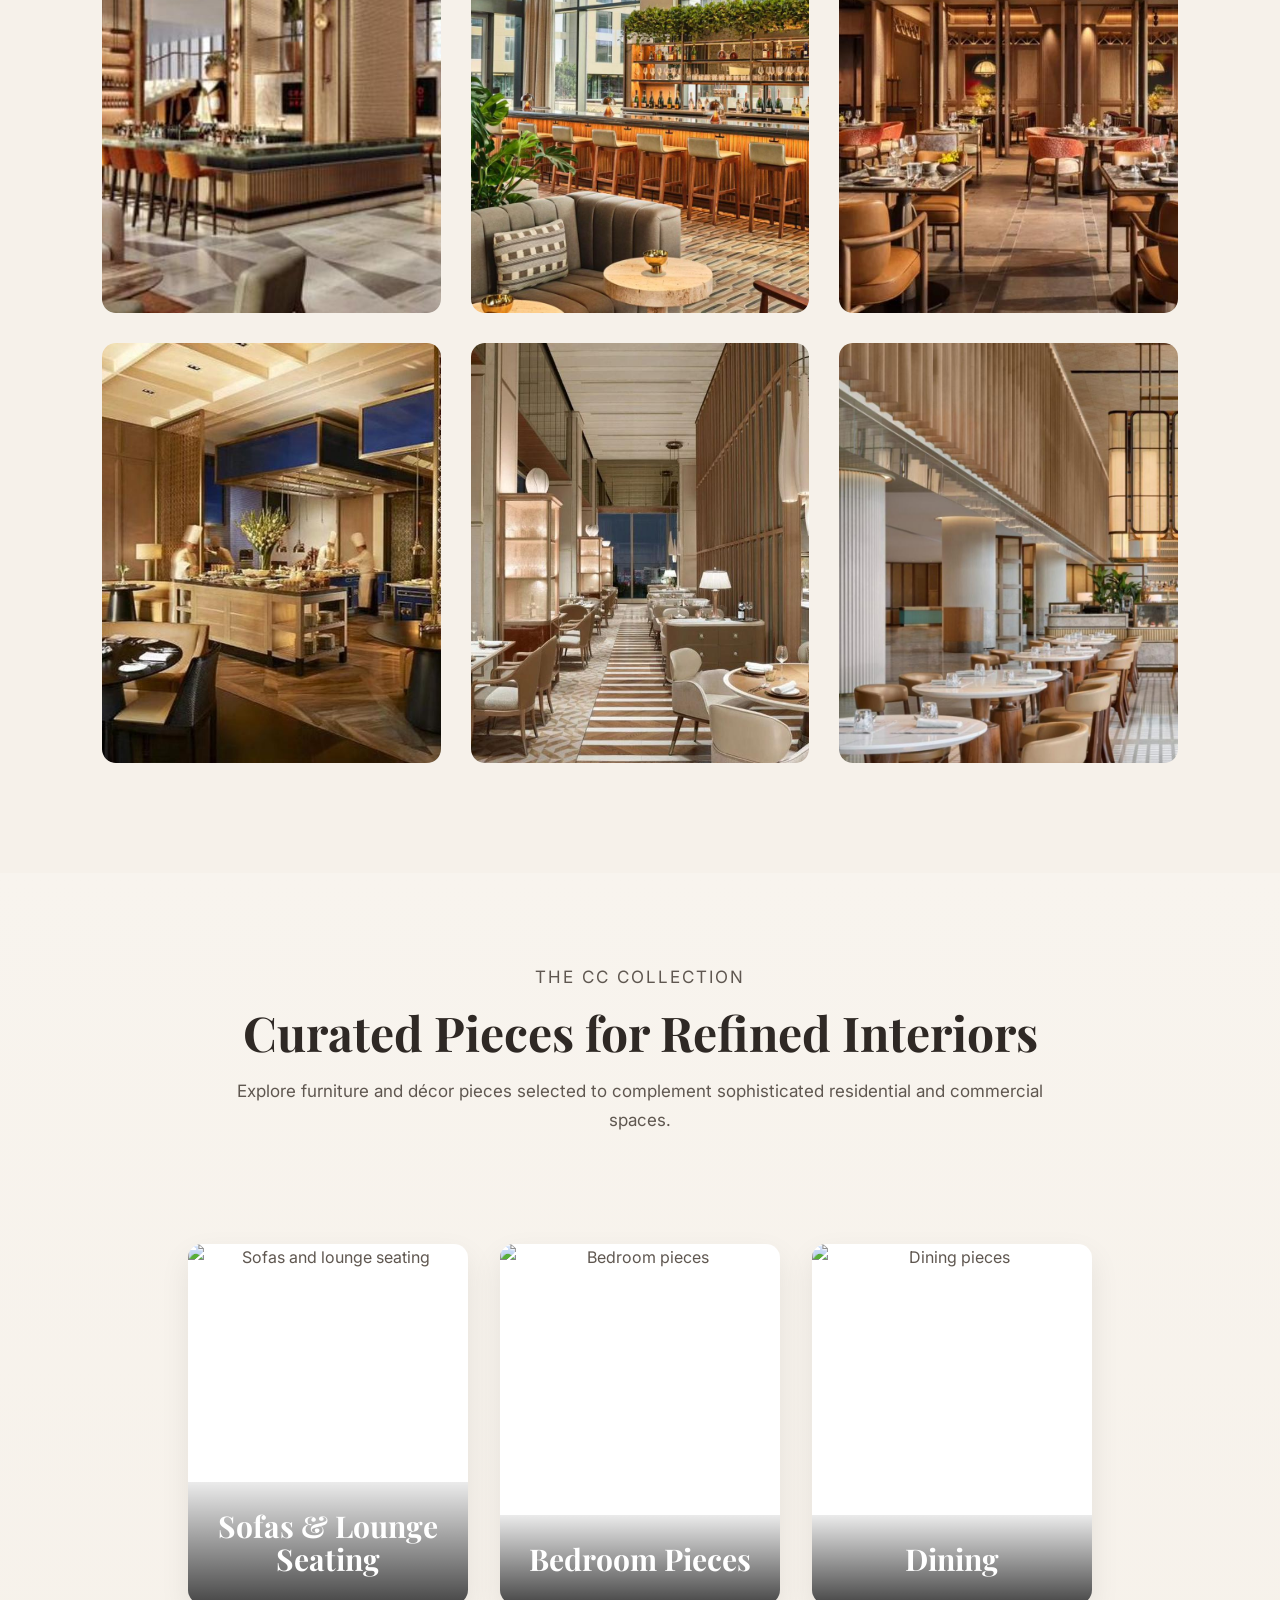
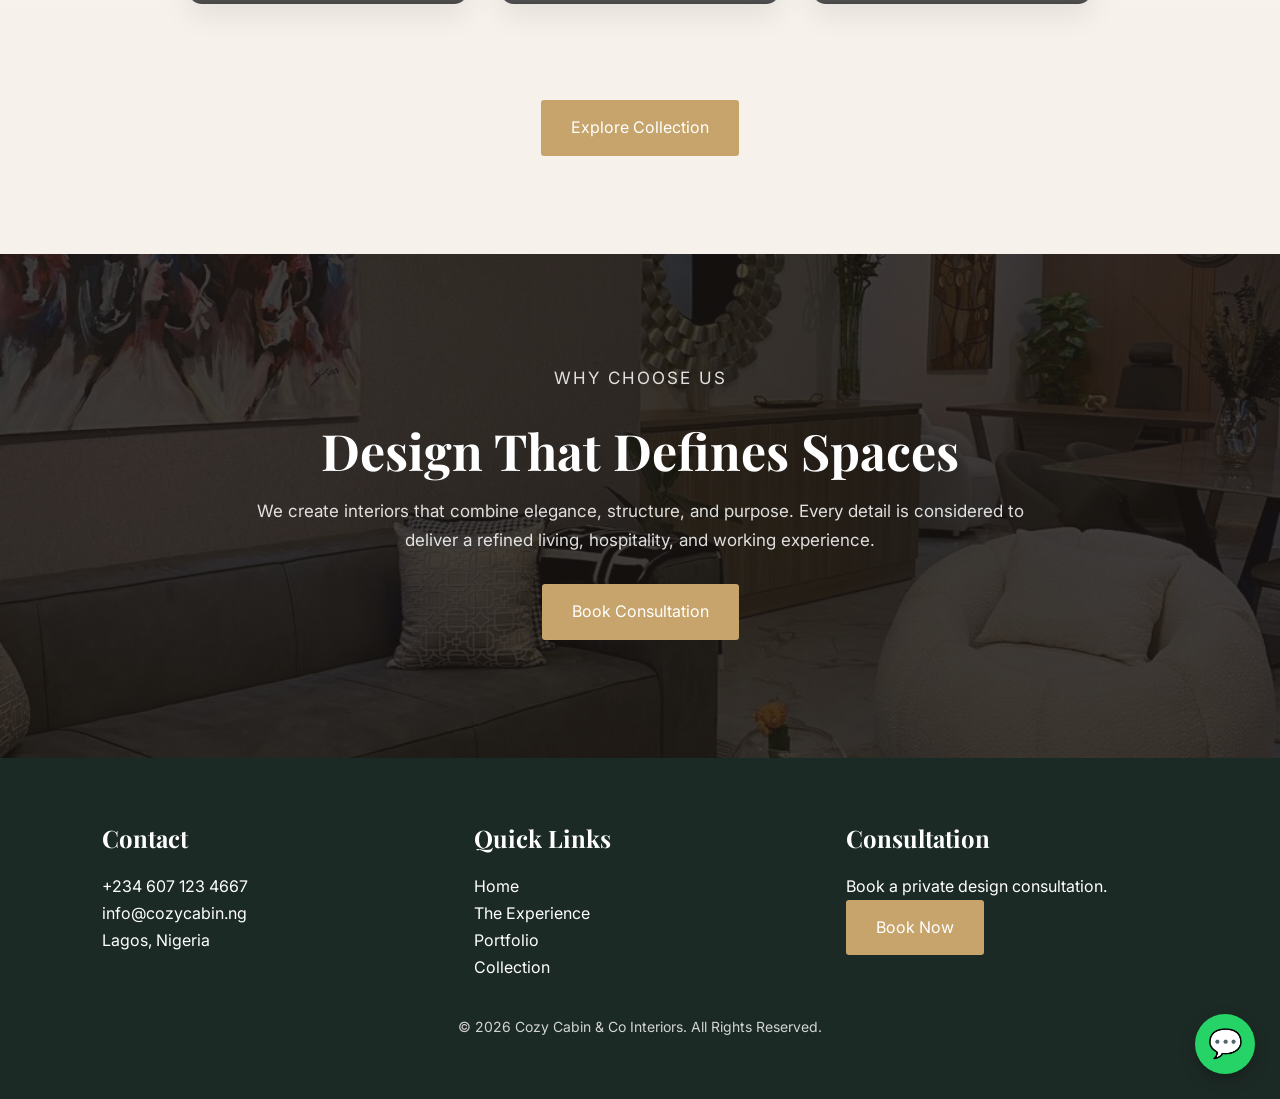
==== commit 9db2d582: "Add files via upload" ====
--- a/index.html
+++ b/index.html
@@ -2,230 +2,285 @@
 <html lang="en">
 
 <head>
-
 <meta charset="UTF-8">
 <meta name="viewport" content="width=device-width, initial-scale=1.0">
 
 <title>Cozy Cabin & Co Interiors</title>
 
 <link rel="stylesheet" href="style.css">
-
-<link href="https://fonts.googleapis.com/css2?family=Playfair+Display:wght@400;500;600;700&family=Inter:wght@300;400;500&display=swap" rel="stylesheet">
-
+<link href="https://fonts.googleapis.com/css2?family=Playfair+Display:wght@400;500;600;700&family=Inter:wght@300;400;500;600&display=swap" rel="stylesheet">
 </head>
 
 <body>
 
-
 <header class="navbar">
-
-<div class="logo">COZY CABIN & CO INTERIORS</div>
-
-<nav>
-<a href="index.html">Home</a>
-<a href="about.html">The Experience</a>
-<a href="portfolio.html">Portfolio</a>
-<a href="shop.html">Collection</a>
-<a href="contact.html">Contact</a>
-</nav>
-
+  <div class="logo">COZY CABIN & CO INTERIORS</div>
+
+  <nav>
+    <a href="index.html" class="active">Home</a>
+    <a href="about.html">The Experience</a>
+    <a href="portfolio.html">Portfolio</a>
+    <a href="shop.html">Collection</a>
+    <a href="contact.html">Contact</a>
+  </nav>
 </header>
 
-
-<!-- HERO SECTION -->
-
+<!-- HERO -->
 <section class="hero">
-
-<div class="hero-overlay"></div>
-
-<div class="hero-content">
-
-<h1>Where Luxury Meets Comfort</h1>
-
-<p>
-Cozy Cabin & Co Interiors is a premier interior design studio crafting refined residential and sophisticated commercial spaces.
-</p>
-
-<div class="hero-buttons">
-
-<a href="portfolio.html" class="primary-btn">Explore Our Portfolio</a>
-
-<a href="contact.html" class="secondary-btn">Book a Private Consultation</a>
-
-</div>
-
-</div>
-
-</section>
-
-
-<!-- INTRO -->
-
-<section class="intro">
-
-<h2>Luxury Interior Design in Nigeria</h2>
-
-<p>
-Cozy Cabin Interiors Ltd is a Lagos based studio specializing in luxury interior design and custom made furniture. The company creates elegant residential and commercial spaces throughout Nigeria.
-</p>
-
-<p>
-Our work is rooted in precision, structure, and refined aesthetics. Every project is approached strategically from spatial planning to final installation to ensure functionality, durability, and timeless appeal.
-</p>
-
-<a href="about.html" class="primary-btn">Learn More</a>
-
-</section>
-
-<!-- PORTFOLIO PREVIEW -->
-
-<section class="portfolio-preview">
-
-<h2>Selected Works</h2>
-
-<div class="portfolio-grid">
-
-<div class="portfolio-item">
-<img src="images/portfolio/p1.jpg" alt="Interior Project">
-</div>
-
-<div class="portfolio-item">
-<img src="images/portfolio/p2.jpg" alt="Interior Project">
-</div>
-
-<div class="portfolio-item">
-<img src="images/portfolio/p3.jpg" alt="Interior Project">
-</div>
-
-<div class="portfolio-item">
-<img src="images/portfolio/p4.jpg" alt="Interior Project">
-</div>
-
-</div>
-
-<a href="portfolio.html" class="primary-btn">View Our Portfolio</a>
-
-</section>
-
-
-<!-- 3D VISUALIZATION SECTION -->
-
-<section class="intro">
-
-<h2>3D Visualization & Design Development</h2>
-
-<p>
-Our design team produces high quality 3D visualizations and technical design
-concepts that allow clients to experience their interiors before execution begins.
-</p>
-
-</section>
-
-
-<section class="portfolio-grid">
-
-<div class="portfolio-item">
-<img src="images/3d/render1.jpg" alt="3D Render">
-</div>
-
-<div class="portfolio-item">
-<img src="images/3d/render2.jpg" alt="3D Render">
-</div>
-
-<div class="portfolio-item">
-<img src="images/3d/render3.jpg" alt="3D Render">
-</div>
-
-<div class="portfolio-item">
-<img src="images/3d/render4.jpg" alt="3D Render">
-</div>
-
-<div class="portfolio-item">
-<img src="images/3d/render5.jpg" alt="3D Render">
-</div>
-
-<div class="portfolio-item">
-<img src="images/3d/render6.jpg" alt="3D Render">
-</div>
-
-</section>
-
+  <div class="hero-overlay"></div>
+
+  <div class="hero-content">
+    <p class="hero-subtitle">Innovative Design. Timeless Space.</p>
+
+    <h1>Where Luxury Meets Comfort</h1>
+
+    <p>
+      Cozy Cabin & Co Interiors creates refined residential, hospitality, and commercial environments with a focus on elegance, structure, and timeless appeal.
+    </p>
+
+    <div class="hero-buttons">
+      <a href="portfolio.html" class="primary-btn">Explore Our Portfolio</a>
+      <a href="contact.html" class="secondary-btn">Book a Private Consultation</a>
+    </div>
+  </div>
+</section>
+
+<!-- BRAND INTRO -->
+<section class="intro intro-narrow fade-section">
+  <p class="section-tag">About The Brand</p>
+  <h2>Luxury Interior Design in Nigeria</h2>
+
+  <p>
+    Cozy Cabin Interiors Ltd is a Lagos based studio specializing in luxury interior design and custom made furniture. We create elegant residential, hospitality, and commercial spaces with warmth, refinement, and structure.
+  </p>
+
+  <p>
+    Every project is approached strategically from concept to execution, with careful attention to function, materiality, and timeless visual appeal.
+  </p>
+
+  <a href="about.html" class="primary-btn">Learn More</a>
+</section>
+
+<!-- SPLIT SECTION -->
+<section class="split-section fade-section">
+  <div class="split-image">
+    <img src="images/portfolio/p2.jpg" alt="Luxury interior detail">
+  </div>
+
+  <div class="split-text">
+    <p class="section-tag">Our Signature Approach</p>
+    <h2>Design That Feels Warm, Elevated, and Intentional</h2>
+
+    <p>
+      We design interiors that balance beauty and functionality with a calm, sophisticated atmosphere. Every detail is curated to create a space that feels complete, polished, and enduring.
+    </p>
+
+    <p>
+      From spatial planning to final styling, our work is guided by clarity, craftsmanship, and a strong sense of design direction.
+    </p>
+
+    <a href="about.html" class="text-link">Discover The Experience</a>
+  </div>
+</section>
+
+<!-- SELECTED WORKS -->
+<section class="portfolio-preview fade-section">
+  <div class="section-head">
+    <p class="section-tag">Featured Projects</p>
+    <h2>Selected Works</h2>
+    <p>
+      A curated preview of residential and hospitality interiors shaped with elegance, precision, and timeless value.
+    </p>
+  </div>
+
+  <div class="portfolio-grid">
+    <div class="portfolio-item">
+      <img src="images/portfolio/p1.jpg" alt="Interior project 1">
+    </div>
+
+    <div class="portfolio-item">
+      <img src="images/portfolio/p2.jpg" alt="Interior project 2">
+    </div>
+
+    <div class="portfolio-item">
+      <img src="images/portfolio/p3.jpg" alt="Interior project 3">
+    </div>
+
+    <div class="portfolio-item">
+      <img src="images/portfolio/p4.jpg" alt="Interior project 4">
+    </div>
+  </div>
+
+  <a href="portfolio.html" class="primary-btn">View Our Portfolio</a>
+</section>
+
+<!-- SERVICES -->
+<section class="soft-section fade-section">
+  <div class="section-head">
+    <p class="section-tag">Our Services</p>
+    <h2>What We Offer</h2>
+  </div>
+
+  <div class="services-grid">
+    <div class="service-card">
+      <h3>Residential Interiors</h3>
+      <p>Elegant homes designed for comfort, beauty, and long term value.</p>
+    </div>
+
+    <div class="service-card">
+      <h3>Hospitality & Commercial</h3>
+      <p>Interior solutions for hotels, serviced apartments, and commercial environments.</p>
+    </div>
+
+    <div class="service-card">
+      <h3>3D Visualization</h3>
+      <p>Visual planning and design development that brings ideas to life before execution.</p>
+    </div>
+
+    <div class="service-card">
+      <h3>Procurement & Project Management</h3>
+      <p>Vendor coordination, sourcing, supervision, scheduling, and delivery oversight.</p>
+    </div>
+  </div>
+</section>
+
+<!-- 3D -->
+<section class="soft-section fade-section">
+  <div class="section-head">
+    <p class="section-tag">Visual Planning</p>
+    <h2>3D Visualization & Design Development</h2>
+    <p>
+      Our design team produces high quality visual concepts that help clients understand the atmosphere, layout, and direction of each project before execution begins.
+    </p>
+  </div>
+
+  <div class="portfolio-grid">
+    <div class="portfolio-item">
+      <img src="images/3d/render1.jpg" alt="3D render 1">
+    </div>
+
+    <div class="portfolio-item">
+      <img src="images/3d/render2.jpg" alt="3D render 2">
+    </div>
+
+    <div class="portfolio-item">
+      <img src="images/3d/render3.jpg" alt="3D render 3">
+    </div>
+
+    <div class="portfolio-item">
+      <img src="images/3d/render4.jpg" alt="3D render 4">
+    </div>
+
+    <div class="portfolio-item">
+      <img src="images/3d/render5.jpg" alt="3D render 5">
+    </div>
+
+    <div class="portfolio-item">
+      <img src="images/3d/render6.jpg" alt="3D render 6">
+    </div>
+  </div>
+</section>
+
+<!-- COLLECTION PREVIEW -->
+<section class="portfolio-preview fade-section">
+  <div class="section-head">
+    <p class="section-tag">The CC Collection</p>
+    <h2>Curated Pieces for Refined Interiors</h2>
+    <p>
+      Explore furniture and décor pieces selected to complement sophisticated residential and commercial spaces.
+    </p>
+  </div>
+
+  <div class="collection-grid">
+    <div class="collection-card">
+      <a href="sofas.html">
+        <img src="images/collections/1/img1.jpg" alt="Sofas and lounge seating">
+        <div class="collection-overlay">
+          <h3>Sofas & Lounge Seating</h3>
+        </div>
+      </a>
+    </div>
+
+    <div class="collection-card">
+      <a href="bedroom.html">
+        <img src="images/collections/2/img1.jpg" alt="Bedroom pieces">
+        <div class="collection-overlay">
+          <h3>Bedroom Pieces</h3>
+        </div>
+      </a>
+    </div>
+
+    <div class="collection-card">
+      <a href="dining.html">
+        <img src="images/collections/3/img1.jpg" alt="Dining pieces">
+        <div class="collection-overlay">
+          <h3>Dining</h3>
+        </div>
+      </a>
+    </div>
+  </div>
+
+  <a href="shop.html" class="primary-btn">Explore Collection</a>
+</section>
+
+<!-- CTA -->
+<section class="dark-section fade-section">
+  <div class="dark-section-inner">
+    <p class="section-tag light-tag">Why Choose Us</p>
+    <h2>Design That Defines Spaces</h2>
+
+    <p>
+      We create interiors that combine elegance, structure, and purpose. Every detail is considered to deliver a refined living, hospitality, and working experience.
+    </p>
+
+    <a href="contact.html" class="primary-btn">Book Consultation</a>
+  </div>
+</section>
 
 <!-- FOOTER -->
-
 <footer>
-
-<div class="footer-grid">
-
-<div>
-
-<h3>Contact</h3>
-
-<p>+234 607 123 4667</p>
-<p>info@cozycabin.ng</p>
-<p>Lagos, Nigeria</p>
-
-</div>
-
-
-<div>
-
-<h3>Quick Links</h3>
-
-<p><a href="index.html">Home</a></p>
-<p><a href="about.html">The Experience</a></p>
-<p><a href="portfolio.html">Portfolio</a></p>
-
-</div>
-
-
-<div>
-
-<h3>Consultation</h3>
-
-<p>Book a private design consultation.</p>
-
-<a href="contact.html" class="primary-btn">Book Now</a>
-
-</div>
-
-</div>
-
-<p class="copyright">© 2026 Cozy Cabin & Co Interiors.All rights reserved.</p>
-
+  <div class="footer-grid">
+    <div>
+      <h3>Contact</h3>
+      <p>+234 607 123 4667</p>
+      <p>info@cozycabin.ng</p>
+      <p>Lagos, Nigeria</p>
+    </div>
+
+    <div>
+      <h3>Quick Links</h3>
+      <p><a href="index.html">Home</a></p>
+      <p><a href="about.html">The Experience</a></p>
+      <p><a href="portfolio.html">Portfolio</a></p>
+      <p><a href="shop.html">Collection</a></p>
+    </div>
+
+    <div>
+      <h3>Consultation</h3>
+      <p>Book a private design consultation.</p>
+      <a href="contact.html" class="primary-btn">Book Now</a>
+    </div>
+  </div>
+
+  <p class="copyright">© 2026 Cozy Cabin & Co Interiors. All Rights Reserved.</p>
 </footer>
 
-
-<!-- WHATSAPP BUTTON -->
-
-<a href="https://wa.me/2346071234667" class="whatsapp-chat" target="_blank">
-💬
-</a>
-
-
-<!-- SCROLL ANIMATION SCRIPT -->
+<a href="https://wa.me/2346071234667" class="whatsapp-chat" target="_blank">💬</a>
 
 <script>
-
 const sections = document.querySelectorAll(".fade-section");
 
 window.addEventListener("scroll", () => {
-
-sections.forEach(section => {
-
-const position = section.getBoundingClientRect().top;
-const screenPosition = window.innerHeight / 1.2;
-
-if(position < screenPosition){
-section.classList.add("visible");
-}
-
+  sections.forEach(section => {
+    const position = section.getBoundingClientRect().top;
+    const screenPosition = window.innerHeight / 1.15;
+
+    if (position < screenPosition) {
+      section.classList.add("visible");
+    }
+  });
 });
-
-});
-
 </script>
-
 
 </body>
 </html>
--- a/style.css
+++ b/style.css
@@ -1,807 +1,794 @@
-html {
-scroll-behavior: smooth;
-}
-
-/* GLOBAL */
+:root{
+  --bg-main:#f6f1ea;
+  --bg-soft:#ede4d8;
+  --bg-cream:#f8f4ee;
+  --text-dark:#2f2925;
+  --text-body:#5f5750;
+  --gold:#c6a46b;
+  --gold-deep:#b89257;
+  --deep:#1f1a17;
+  --white:#ffffff;
+  --line:#e5ddd2;
+}
+
+html{
+  scroll-behavior:smooth;
+}
 
 *{
-margin:0;
-padding:0;
-box-sizing:border-box;
+  margin:0;
+  padding:0;
+  box-sizing:border-box;
 }
 
 body{
-font-family:'Inter',sans-serif;
-background:#f6f3ee;
-color:#3b3b3b;
-}
-
+  font-family:'Inter',sans-serif;
+  background:var(--bg-main);
+  color:var(--text-body);
+  line-height:1.7;
+  opacity:0;
+  animation:fadeIn 0.6s ease forwards;
+}
+
+img{
+  width:100%;
+  display:block;
+}
+
+a{
+  text-decoration:none;
+}
+
+@keyframes fadeIn{
+  from{
+    opacity:0;
+    transform:translateY(10px);
+  }
+  to{
+    opacity:1;
+    transform:translateY(0);
+  }
+}
 
 /* NAVBAR */
 
 .navbar{
-display:flex;
-justify-content:space-between;
-align-items:center;
-padding:30px 8%;
-background:white;
-border-bottom:1px solid #eee;
+  display:flex;
+  justify-content:space-between;
+  align-items:center;
+  padding:26px 8%;
+  background:rgba(255,255,255,0.75);
+  border-bottom:1px solid var(--line);
+  position:sticky;
+  top:0;
+  z-index:1000;
+  backdrop-filter:blur(14px);
 }
 
 .logo{
-font-family:'Playfair Display',serif;
-letter-spacing:3px;
-font-size:18px;
+  font-family:'Playfair Display',serif;
+  letter-spacing:3px;
+  font-size:18px;
+  color:var(--text-dark);
+}
+
+nav{
+  display:flex;
+  align-items:center;
+  gap:28px;
 }
 
 nav a{
-margin-left:30px;
-text-decoration:none;
-color:#555;
-font-size:14px;
-letter-spacing:1px;
-position:relative;
+  color:var(--text-body);
+  font-size:14px;
+  letter-spacing:1px;
+  position:relative;
+  padding-bottom:6px;
 }
 
 nav a::after{
-content:'';
-height:2px;
-width:0%;
-background:#c7a36a;
-position:absolute;
-bottom:-6px;
-left:0;
-transition:0.3s;
-}
-
-nav a:hover::after{
-width:100%;
-}
-
+  content:"";
+  position:absolute;
+  left:0;
+  bottom:0;
+  width:0;
+  height:2px;
+  background:var(--gold);
+  transition:0.35s ease;
+}
+
+nav a:hover::after,
 nav a.active::after{
-width:100%;
-}
-
-
-/* HERO SECTION */
+  width:100%;
+}
+
+/* HERO */
 
 .hero{
-position:relative;
-height:90vh;
-background:url("images/portfolio/p1.jpg") center/cover no-repeat;
-display:flex;
-align-items:center;
-padding:0 8%;
-color:white;
+  position:relative;
+  min-height:92vh;
+  display:flex;
+  align-items:center;
+  padding:0 8%;
+  background:url("images/portfolio/p1.jpg") center center/cover no-repeat;
+  background-attachment:fixed;
+  color:var(--white);
 }
 
 .hero-overlay{
-position:absolute;
-top:0;
-left:0;
-width:100%;
-height:100%;
-background:rgba(0,0,0,0.35);
+  position:absolute;
+  inset:0;
+  background:linear-gradient(to right, rgba(25,20,17,0.72), rgba(25,20,17,0.28));
 }
 
 .hero-content{
-position:relative;
-max-width:600px;
+  position:relative;
+  max-width:640px;
+  z-index:1;
+}
+
+.hero-subtitle{
+  font-size:13px;
+  text-transform:uppercase;
+  letter-spacing:2px;
+  margin-bottom:18px;
+  color:rgba(255,255,255,0.85);
 }
 
 .hero h1{
-font-family:'Playfair Display',serif;
-font-size:60px;
-line-height:1.1;
-margin-bottom:20px;
+  font-family:'Playfair Display',serif;
+  font-size:68px;
+  line-height:1.05;
+  margin-bottom:20px;
+  color:var(--white);
+  text-shadow:0 8px 30px rgba(0,0,0,0.35);
 }
 
 .hero p{
-font-size:18px;
-line-height:1.6;
-margin-bottom:30px;
+  font-size:18px;
+  color:rgba(255,255,255,0.9);
+  margin-bottom:32px;
+  max-width:560px;
+  text-shadow:0 4px 18px rgba(0,0,0,0.25);
 }
 
 .hero-buttons{
-display:flex;
-gap:15px;
-flex-wrap:wrap;
-}
-
+  display:flex;
+  gap:14px;
+  flex-wrap:wrap;
+}
 
 /* BUTTONS */
 
-
 .primary-btn{
-
-background:#c7a36a;
-color:white;
-padding:14px 28px;
-text-decoration:none;
-display:inline-block;
-transition:0.3s;
-border-radius:2px;
-
+  background:var(--gold);
+  color:var(--white);
+  padding:14px 30px;
+  display:inline-block;
+  border-radius:3px;
+  transition:all 0.35s ease;
+  border:none;
+  cursor:pointer;
+  position:relative;
+  overflow:hidden;
+}
+
+.primary-btn::after{
+  content:"";
+  position:absolute;
+  left:-100%;
+  top:0;
+  width:100%;
+  height:100%;
+  background:linear-gradient(120deg, transparent, rgba(255,255,255,0.4), transparent);
+  transition:0.5s;
+}
+
+.primary-btn:hover::after{
+  left:100%;
 }
 
 .primary-btn:hover{
-
-background:#b8955d;
-transform:translateY(-2px);
-
+  background:var(--gold-deep);
+  transform:translateY(-2px);
+  box-shadow:0 10px 22px rgba(0,0,0,0.18);
 }
 
 .secondary-btn{
-
-border:1px solid white;
-padding:14px 28px;
-color:white;
-text-decoration:none;
-display:inline-block;
-transition:0.3s;
-
+  border:1px solid rgba(255,255,255,0.75);
+  color:var(--white);
+  padding:14px 30px;
+  display:inline-block;
+  border-radius:3px;
+  transition:all 0.35s ease;
 }
 
 .secondary-btn:hover{
-
-background:white;
-color:#333;
-}
-
-
-/* INTRO */
+  background:var(--white);
+  color:var(--text-dark);
+}
+
+/* COMMON SECTIONS */
+
+.section-tag{
+  color:var(--gold);
+  text-transform:uppercase;
+  letter-spacing:2px;
+  font-size:13px;
+  margin-bottom:14px;
+}
+
+.light-tag{
+  color:#d8bf92;
+}
+
+.section-head{
+  text-align:center;
+  max-width:820px;
+  margin:0 auto 50px;
+}
+
+.section-head h2{
+  font-family:'Playfair Display',serif;
+  font-size:48px;
+  color:var(--text-dark);
+  margin-bottom:16px;
+  line-height:1.15;
+}
+
+.section-head p{
+  font-size:17px;
+  color:var(--text-body);
+}
 
 .intro{
-padding: 70px;px 8%;
-text-align:center;
-max: width 1000px;px;
-margin:auto;
+  padding:110px 8%;
+  max-width:980px;
+  margin:0 auto;
+  text-align:center;
+}
+
+.intro-narrow{
+  max-width:860px;
 }
 
 .intro h2{
-font-family:'Playfair Display',serif;
-font-size:42px;
-margin-bottom:20px;
-}
-
+  font-family:'Playfair Display',serif;
+  font-size:48px;
+  line-height:1.15;
+  color:var(--text-dark);
+  margin-bottom:22px;
+}
+
+.intro p{
+  font-size:17px;
+  margin-bottom:18px;
+}
+
+.intro .primary-btn{
+  margin-top:12px;
+}
+
+.soft-section{
+  padding:110px 8%;
+}
+
+.page-hero{
+  padding:100px 8% 70px;
+  text-align:center;
+  background:var(--bg-soft);
+}
+
+.page-hero h1{
+  font-family:'Playfair Display',serif;
+  font-size:58px;
+  line-height:1.08;
+  color:var(--text-dark);
+  margin-bottom:14px;
+}
+
+.page-hero p{
+  max-width:760px;
+  margin:0 auto;
+  font-size:18px;
+  color:var(--text-body);
+}
+
+/* SPLIT SECTION */
+
+.split-section{
+  display:grid;
+  grid-template-columns:1.05fr 0.95fr;
+  gap:44px;
+  align-items:center;
+  padding:30px 8% 90px;
+}
+
+.split-image img{
+  height:560px;
+  object-fit:cover;
+  border-radius:14px;
+  box-shadow:0 18px 40px rgba(0,0,0,0.08);
+}
+
+.split-text h2{
+  font-family:'Playfair Display',serif;
+  font-size:48px;
+  line-height:1.15;
+  color:var(--text-dark);
+  margin-bottom:18px;
+}
+
+.split-text p{
+  font-size:17px;
+  margin-bottom:18px;
+  max-width:520px;
+}
+
+.text-link{
+  color:var(--text-dark);
+  font-weight:500;
+  border-bottom:1px solid var(--gold);
+  padding-bottom:4px;
+}
 
 /* PORTFOLIO */
 
+.portfolio-preview{
+  padding:90px 8%;
+  background:linear-gradient(to bottom, #f8f4ee, #f6f1ea);
+  text-align:center;
+}
+
 .portfolio-grid{
-display:grid;
-grid-template-columns:repeat(4,1fr);
-gap:20px;
-padding:80px 8%;
+  display:grid;
+  grid-template-columns:repeat(3,1fr);
+  gap:30px;
+  padding:0;
+}
+
+.portfolio-item{
+  position:relative;
+  overflow:hidden;
+  border-radius:12px;
+  transition:all 0.4s ease;
 }
 
 .portfolio-item img{
-width:100%;
-height:240px;
-object-fit:cover;
-transition:0.4s;
-}
-
-.portfolio-item img:hover{
-transform:scale(1.05);
-}
-
-
-/* PAGE HERO */
-
-.page-hero{
-padding: 80px;px 8%;
-text-align:center;
-background:#ede7de;
-}
-
-.page-hero h1{
-font-family:'Playfair Display',serif;
-font-size:48px;
-margin-bottom:10px;
-}
-
-
-/* COLLECTION GRID */
+  width:100%;
+  height:420px;
+  object-fit:cover;
+  border-radius:14px;
+  transition:0.6s ease;
+}
+
+.portfolio-item:hover{
+  transform:translateY(-6px);
+  box-shadow:0 20px 40px rgba(0,0,0,0.12);
+}
+
+.portfolio-item:hover img{
+  transform:scale(1.08);
+}
+
+.portfolio-overlay{
+  position:absolute;
+  bottom:0;
+  left:0;
+  width:100%;
+  padding:30px;
+  background:linear-gradient(transparent, rgba(0,0,0,0.8));
+  color:var(--white);
+  opacity:0;
+  transition:0.4s ease;
+}
+
+.portfolio-item:hover .portfolio-overlay{
+  opacity:1;
+}
+
+.portfolio-overlay h3{
+  font-family:'Playfair Display',serif;
+  font-size:20px;
+  margin-bottom:5px;
+}
+
+.portfolio-overlay p{
+  font-size:14px;
+  opacity:0.8;
+}
+
+.portfolio-preview .primary-btn{
+  margin-top:36px;
+}
+
+/* COLLECTION */
 
 .collection-grid{
-display:grid;
-grid-template-columns:repeat(3,1fr);
-gap:30px;
-padding:80px 8%;
+  display:grid;
+  grid-template-columns:repeat(3,1fr);
+  gap:32px;
+  padding:60px 8%;
 }
 
 .collection-card{
-position:relative;
-overflow:hidden;
-cursor:pointer;
+  position:relative;
+  overflow:hidden;
+  border-radius:14px;
+  box-shadow:0 12px 30px rgba(0,0,0,0.08);
+  background:var(--white);
+}
+
+.collection-card a{
+  display:block;
+  text-decoration:none;
+  color:inherit;
 }
 
 .collection-card img{
-width:100%;
-height:320px;
-object-fit:cover;
-transition:0.5s;
+  width:100%;
+  height:360px;
+  object-fit:cover;
+  transition:transform 0.45s ease;
 }
 
 .collection-card:hover img{
-transform:scale(1.08);
+  transform:scale(1.06);
 }
 
 .collection-overlay{
-position:absolute;
-bottom:0;
-left:0;
-width:100%;
-padding:25px;
-background:linear-gradient(transparent,rgba(0,0,0,0.7));
-color:white;
+  position:absolute;
+  left:0;
+  bottom:0;
+  width:100%;
+  padding:28px 22px;
+  background:linear-gradient(to top, rgba(0,0,0,0.72), rgba(0,0,0,0.08));
+  color:var(--white);
 }
 
 .collection-overlay h3{
-font-family:'Playfair Display',serif;
-font-size:22px;
-}
-
+  font-family:'Playfair Display',serif;
+  font-size:30px;
+  line-height:1.1;
+  margin:0;
+}
+
+/* GALLERY PAGES */
+
+.gallery-grid{
+  display:grid;
+  grid-template-columns:repeat(3,1fr);
+  gap:24px;
+  padding:50px 8% 70px;
+}
+
+.gallery-grid img{
+  width:100%;
+  height:420px;
+  object-fit:cover;
+  border-radius:12px;
+  box-shadow:0 10px 24px rgba(0,0,0,0.08);
+  transition:transform 0.35s ease, box-shadow 0.35s ease;
+}
+
+.gallery-grid img:hover{
+  transform:translateY(-4px) scale(1.02);
+  box-shadow:0 18px 34px rgba(0,0,0,0.12);
+}
+
+/* SERVICES */
+
+.services-grid{
+  display:grid;
+  grid-template-columns:repeat(4,1fr);
+  gap:24px;
+  padding:10px 8% 0;
+}
+
+.service-card{
+  background:var(--white);
+  padding:32px 26px;
+  border:1px solid var(--line);
+  box-shadow:0 10px 24px rgba(0,0,0,0.05);
+  transition:all 0.35s ease;
+}
+
+.service-card:hover{
+  transform:translateY(-5px);
+  box-shadow:0 18px 32px rgba(0,0,0,0.08);
+}
+
+.service-card h3{
+  font-family:'Playfair Display',serif;
+  font-size:26px;
+  line-height:1.2;
+  color:var(--text-dark);
+  margin-bottom:14px;
+}
+
+.service-card p{
+  font-size:16px;
+  color:var(--text-body);
+}
+
+/* VISION */
+
+.vision-grid{
+  display:grid;
+  grid-template-columns:repeat(2,1fr);
+  gap:36px;
+  max-width:1000px;
+  margin:0 auto;
+}
+
+.vision-card{
+  background:var(--white);
+  padding:44px;
+  border:1px solid var(--line);
+  transition:all 0.35s ease;
+}
+
+.vision-card:hover{
+  transform:translateY(-6px);
+  box-shadow:0 18px 34px rgba(0,0,0,0.08);
+}
+
+.vision-card h3{
+  font-family:'Playfair Display',serif;
+  font-size:28px;
+  color:var(--text-dark);
+  margin-bottom:16px;
+}
+
+.vision-card p{
+  color:var(--text-body);
+  font-size:17px;
+}
 
 /* CONTACT */
 
 .contact-section{
-padding:120px 8%;
+  padding:90px 8%;
 }
 
 .contact-form input,
 .contact-form textarea{
-width:100%;
-padding:16px;
-margin-bottom:20px;
-border:1px solid #e6e1d8;
-font-family:'Inter';
+  width:100%;
+  padding:16px;
+  margin-bottom:18px;
+  border:1px solid var(--line);
+  background:var(--white);
+  font-family:'Inter',sans-serif;
 }
 
 .contact-form textarea{
-height:140px;
-}
-
+  height:150px;
+}
+
+.contact-details p{
+  margin-bottom:10px;
+  color:var(--text-body);
+}
+
+/* DARK SECTION */
+
+.dark-section{
+  background:linear-gradient(rgba(23,19,17,0.82), rgba(23,19,17,0.82)), url("images/portfolio/p3.jpg") center center/cover no-repeat;
+  padding:110px 8%;
+  color:var(--white);
+  text-align:center;
+}
+
+.dark-section-inner{
+  max-width:780px;
+  margin:0 auto;
+}
+
+.dark-section h2{
+  font-family:'Playfair Display',serif;
+  font-size:50px;
+  line-height:1.12;
+  margin-bottom:18px;
+}
+
+.dark-section p{
+  font-size:17px;
+  color:rgba(255,255,255,0.86);
+  margin-bottom:30px;
+}
 
 /* FOOTER */
 
 footer{
-background:#1c2a25;
-color:white;
-padding:60px 8%;
+  background:#1c2a25;
+  color:var(--white);
+  padding:60px 8%;
 }
 
 .footer-grid{
-display:grid;
-grid-template-columns:repeat(3,1fr);
-gap:40px;
+  display:grid;
+  grid-template-columns:repeat(3,1fr);
+  gap:40px;
+}
+
+footer h3{
+  font-family:'Playfair Display',serif;
+  font-size:24px;
+  margin-bottom:14px;
 }
 
 footer a{
-color:white;
-text-decoration:none;
-}
-
-
-/* MOBILE STYLES */
+  color:var(--white);
+}
+
+.copyright{
+  margin-top:34px;
+  text-align:center;
+  font-size:14px;
+  color:rgba(255,255,255,0.8);
+}
+
+/* WHATSAPP */
+
+.whatsapp-chat{
+  position:fixed;
+  bottom:25px;
+  right:25px;
+  width:60px;
+  height:60px;
+  background:#25D366;
+  color:var(--white);
+  display:flex;
+  align-items:center;
+  justify-content:center;
+  font-size:28px;
+  border-radius:50%;
+  box-shadow:0 6px 15px rgba(0,0,0,0.25);
+  z-index:999;
+  transition:0.3s;
+}
+
+.whatsapp-chat:hover{
+  transform:scale(1.08);
+}
+
+/* SCROLL ANIMATION */
+
+.fade-section{
+  opacity:0;
+  transform:translateY(40px);
+  transition:all 1s ease;
+}
+
+.fade-section.visible{
+  opacity:1;
+  transform:translateY(0);
+}
+
+/* TABLET */
+
+@media(max-width:1024px){
+  .portfolio-grid{
+    grid-template-columns:repeat(2,1fr);
+  }
+
+  .collection-grid{
+    grid-template-columns:repeat(2,1fr);
+  }
+
+  .gallery-grid{
+    grid-template-columns:repeat(2,1fr);
+  }
+
+  .services-grid{
+    grid-template-columns:repeat(2,1fr);
+  }
+
+  .split-section{
+    grid-template-columns:1fr;
+  }
+
+  .split-image img{
+    height:460px;
+  }
+}
+
+/* MOBILE */
 
 @media(max-width:768px){
-
-.navbar{
-flex-direction:column;
-align-items:flex-start;
-padding:20px;
-}
-
-.logo{
-margin-bottom:15px;
-}
-
-nav{
-display:flex;
-flex-wrap:wrap;
-gap:12px;
-}
-
-nav a{
-margin:0;
-font-size:14px;
-}
-
-
-/* HERO MOBILE */
-
-.hero{
-height:auto;
-padding:100px 25px;
-}
-
-.hero h1{
-font-size:38px;
-}
-
-.hero p{
-font-size:16px;
-}
-
-.hero-buttons{
-flex-direction:column;
-}
-
-.primary-btn,
-.secondary-btn{
-width:100%;
-text-align:center;
-}
-
-
-/* PORTFOLIO MOBILE */
-
-.portfolio-grid{
-grid-template-columns:repeat(2,1fr);
-gap:15px;
-}
-
-
-/* COLLECTION MOBILE */
-
-.collection-grid{
-grid-template-columns:1fr;
-}
-
-
-/* FOOTER MOBILE */
-
-.footer-grid{
-grid-template-columns:1fr;
-text-align:center;
-}
-
-}
-
-/* PORTFOLIO PREMIUM HOVER */
-
-.portfolio-item{
-position:relative;
-overflow:hidden;
-}
-
-.portfolio-item img{
-width:100%;
-height:260px;
-object-fit:cover;
-transition:0.5s;
-}
-
-.portfolio-item:hover img{
-transform:scale(1.08);
-}
-
-.portfolio-overlay{
-
-position:absolute;
-bottom:0;
-left:0;
-width:100%;
-padding:25px;
-
-background:linear-gradient(transparent,rgba(0,0,0,0.75));
-
-color:white;
-
-opacity:0;
-transition:0.4s;
-
-}
-
-.portfolio-item:hover .portfolio-overlay{
-
-opacity:1;
-
-}
-
-.portfolio-overlay h3{
-
-font-family:'Playfair Display',serif;
-font-size:20px;
-margin-bottom:5px;
-
-}
-
-.portfolio-overlay p{
-
-font-size:14px;
-opacity:0.8;
-
-}
-
-/* PORTFOLIO PREMIUM HOVER */
-
-.portfolio-item{
-position:relative;
-overflow:hidden;
-}
-
-.portfolio-item img{
-width:100%;
-height:260px;
-object-fit:cover;
-transition:0.5s;
-}
-
-.portfolio-item:hover img{
-transform:scale(1.08);
-}
-
-.portfolio-overlay{
-
-position:absolute;
-bottom:0;
-left:0;
-width:100%;
-padding:25px;
-
-background:linear-gradient(transparent,rgba(0,0,0,0.75));
-
-color:white;
-
-opacity:0;
-transition:0.4s;
-
-}
-
-.portfolio-item:hover .portfolio-overlay{
-
-opacity:1;
-
-}
-
-.portfolio-overlay h3{
-
-font-family:'Playfair Display',serif;
-font-size:20px;
-margin-bottom:5px;
-
-}
-
-.portfolio-overlay p{
-
-font-size:14px;
-opacity:0.8;
-
-}
-
-/* PAGE FADE TRANSITION */
-
-body{
-opacity:0;
-animation:fadeIn 0.6s ease forwards;
-}
-
-@keyframes fadeIn{
-
-from{
-opacity:0;
-transform:translateY(10px);
-}
-
-to{
-opacity:1;
-transform:translateY(0);
-}
-
-}
-
-
-/* SMOOTH SCROLL */
-
-html{
-scroll-behavior:smooth;
-}
-
-/* WHATSAPP CHAT BUTTON */
-
-.whatsapp-chat{
-
-position:fixed;
-bottom:25px;
-right:25px;
-
-width:60px;
-height:60px;
-
-background:#25D366;
-color:white;
-
-display:flex;
-align-items:center;
-justify-content:center;
-
-font-size:28px;
-
-border-radius:50%;
-
-text-decoration:none;
-
-box-shadow:0 6px 15px rgba(0,0,0,0.25);
-
-z-index:999;
-
-transition:0.3s;
-
-}
-
-.whatsapp-chat:hover{
-
-transform:scale(1.1);
-
-}
-
-/* WHATSAPP CHAT BUTTON */
-
-.whatsapp-chat{
-
-position:fixed;
-bottom:25px;
-right:25px;
-
-width:60px;
-height:60px;
-
-background:#25D366;
-color:white;
-
-display:flex;
-align-items:center;
-justify-content:center;
-
-font-size:28px;
-
-border-radius:50%;
-
-text-decoration:none;
-
-box-shadow:0 6px 15px rgba(0,0,0,0.25);
-
-z-index:999;
-
-transition:0.3s;
-
-}
-
-.whatsapp-chat:hover{
-
-transform:scale(1.1);
-
-}
-
-/* VISION GRID */
-
-.vision-grid{
-
-display:grid;
-grid-template-columns:repeat(2,1fr);
-gap:40px;
-padding:60px 8%;
-
-}
-
-.vision-card{
-
-background:white;
-padding:40px;
-border:1px solid #eee;
-
-}
-
-.vision-card h3{
-
-font-family:'Playfair Display',serif;
-margin-bottom:15px;
-
-}
-
-
-/* MOBILE */
-
-@media(max-width:768px){
-
-.vision-grid{
-
-grid-template-columns:1fr;
-
-}
-
-}
-
-/* VISION & MISSION SECTION */
-
-.portfolio-preview{
-
-padding:120px 8%;
-text-align:center;
-background:#f7f5f1;
-
-}
-
-.portfolio-preview h2{
-
-font-family:'Playfair Display',serif;
-font-size:40px;
-margin-bottom:60px;
-position:relative;
-
-}
-
-
-/* gold line under title */
-
-.portfolio-preview h2::after{
-
-content:"";
-display:block;
-width:80px;
-height:2px;
-background:#c8a46c;
-margin:18px auto 0;
-
-}
-
-
-/* GRID */
-
-.vision-grid{
-
-display:grid;
-grid-template-columns:repeat(2,1fr);
-gap:60px;
-max-width:1000px;
-margin:auto;
-
-}
-
-
-/* CARDS */
-
-.vision-card{
-
-background:white;
-padding:50px;
-border:1px solid #eee;
-transition:all .4s ease;
-
-}
-
-
-/* hover luxury effect */
-
-.vision-card:hover{
-
-transform:translateY(-8px);
-box-shadow:0 20px 50px rgba(0,0,0,0.08);
-
-}
-
-
-.vision-card h3{
-
-font-family:'Playfair Display',serif;
-font-size:26px;
-margin-bottom:15px;
-position:relative;
-
-}
-
-
-/* gold underline */
-
-.vision-card h3::after{
-
-content:"";
-display:block;
-width:40px;
-height:2px;
-background:#c8a46c;
-margin:12px auto;
-
-}
-
-
-.vision-card p{
-
-font-size:17px;
-line-height:1.8;
-color:#555;
-
-}
-
-
-/* MOBILE */
-
-@media(max-width:768px){
-
-.vision-grid{
-
-grid-template-columns:1fr;
-gap:30px;
-
-}
-
-}
-
-.primary-btn{
-
-background:#c8a46c;
-color:white;
-padding:14px 30px;
-text-decoration:none;
-display:inline-block;
-transition:all .4s ease;
-border-radius:2px;
-
-}
-
-.primary-btn:hover{
-
-background:#b8965a;
-transform:translateY(-2px);
-box-shadow:0 10px 25px rgba(0,0,0,0.2);
-
-}
-
-.fade-section{
-opacity:0;
-transform:translateY(40px);
-transition:all 1s ease;
-}
-
-.fade-section.visible{
-opacity:1;
-transform:translateY(0);
-}
-
-/* PORTFOLIO GRID */
-
-.portfolio-grid{
-
-display:grid;
-grid-template-columns:repeat(3,1fr);
-gap:30px;
-padding:80px 8%;
-
-}
-
-.portfolio-grid img{
-
-width:100%;
-height:320px;
-object-fit:cover;
-border-radius:4px;
-
-}
-
-
-/* MOBILE */
-
-@media(max-width:768px){
-
-.portfolio-grid{
-
-grid-template-columns:1fr;
-
-}
-
-}
-
-img {
-width: 100%;
-height: auto;
-display: block;
-}
-
-.portfolio-grid {
-display: grid;
-grid-template-columns: repeat(auto-fit, minmax(250px, 1fr));
-gap: 20px;
-padding: 40px 8%;
+  .navbar{
+    flex-direction:column;
+    align-items:flex-start;
+    padding:20px;
+  }
+
+  .logo{
+    margin-bottom:14px;
+  }
+
+  nav{
+    flex-wrap:wrap;
+    gap:12px;
+  }
+
+  nav a{
+    margin:0;
+    font-size:14px;
+  }
+
+  .hero{
+    min-height:auto;
+    padding:110px 8% 90px;
+    background-attachment:scroll;
+  }
+
+  .hero h1{
+    font-size:42px;
+  }
+
+  .hero p{
+    font-size:16px;
+  }
+
+  .hero-buttons{
+    flex-direction:column;
+    align-items:stretch;
+  }
+
+  .primary-btn,
+  .secondary-btn{
+    width:100%;
+    text-align:center;
+  }
+
+  .intro{
+    padding:70px 8%;
+  }
+
+  .soft-section{
+    padding:70px 8%;
+  }
+
+  .intro h2,
+  .section-head h2,
+  .split-text h2,
+  .dark-section h2,
+  .page-hero h1{
+    font-size:38px;
+  }
+
+  .portfolio-grid,
+  .collection-grid,
+  .gallery-grid,
+  .vision-grid,
+  .footer-grid,
+  .services-grid{
+    grid-template-columns:1fr;
+  }
+
+  .portfolio-item img,
+  .collection-card img,
+  .gallery-grid img{
+    height:320px;
+  }
+
+  .split-section{
+    padding:20px 8% 70px;
+  }
+
+  .split-image img{
+    height:340px;
+  }
+
+  .page-hero{
+    padding:75px 8% 50px;
+  }
+
+  .dark-section{
+    padding:80px 8%;
+  }
+
+  .footer-grid{
+    text-align:center;
+  }
 }
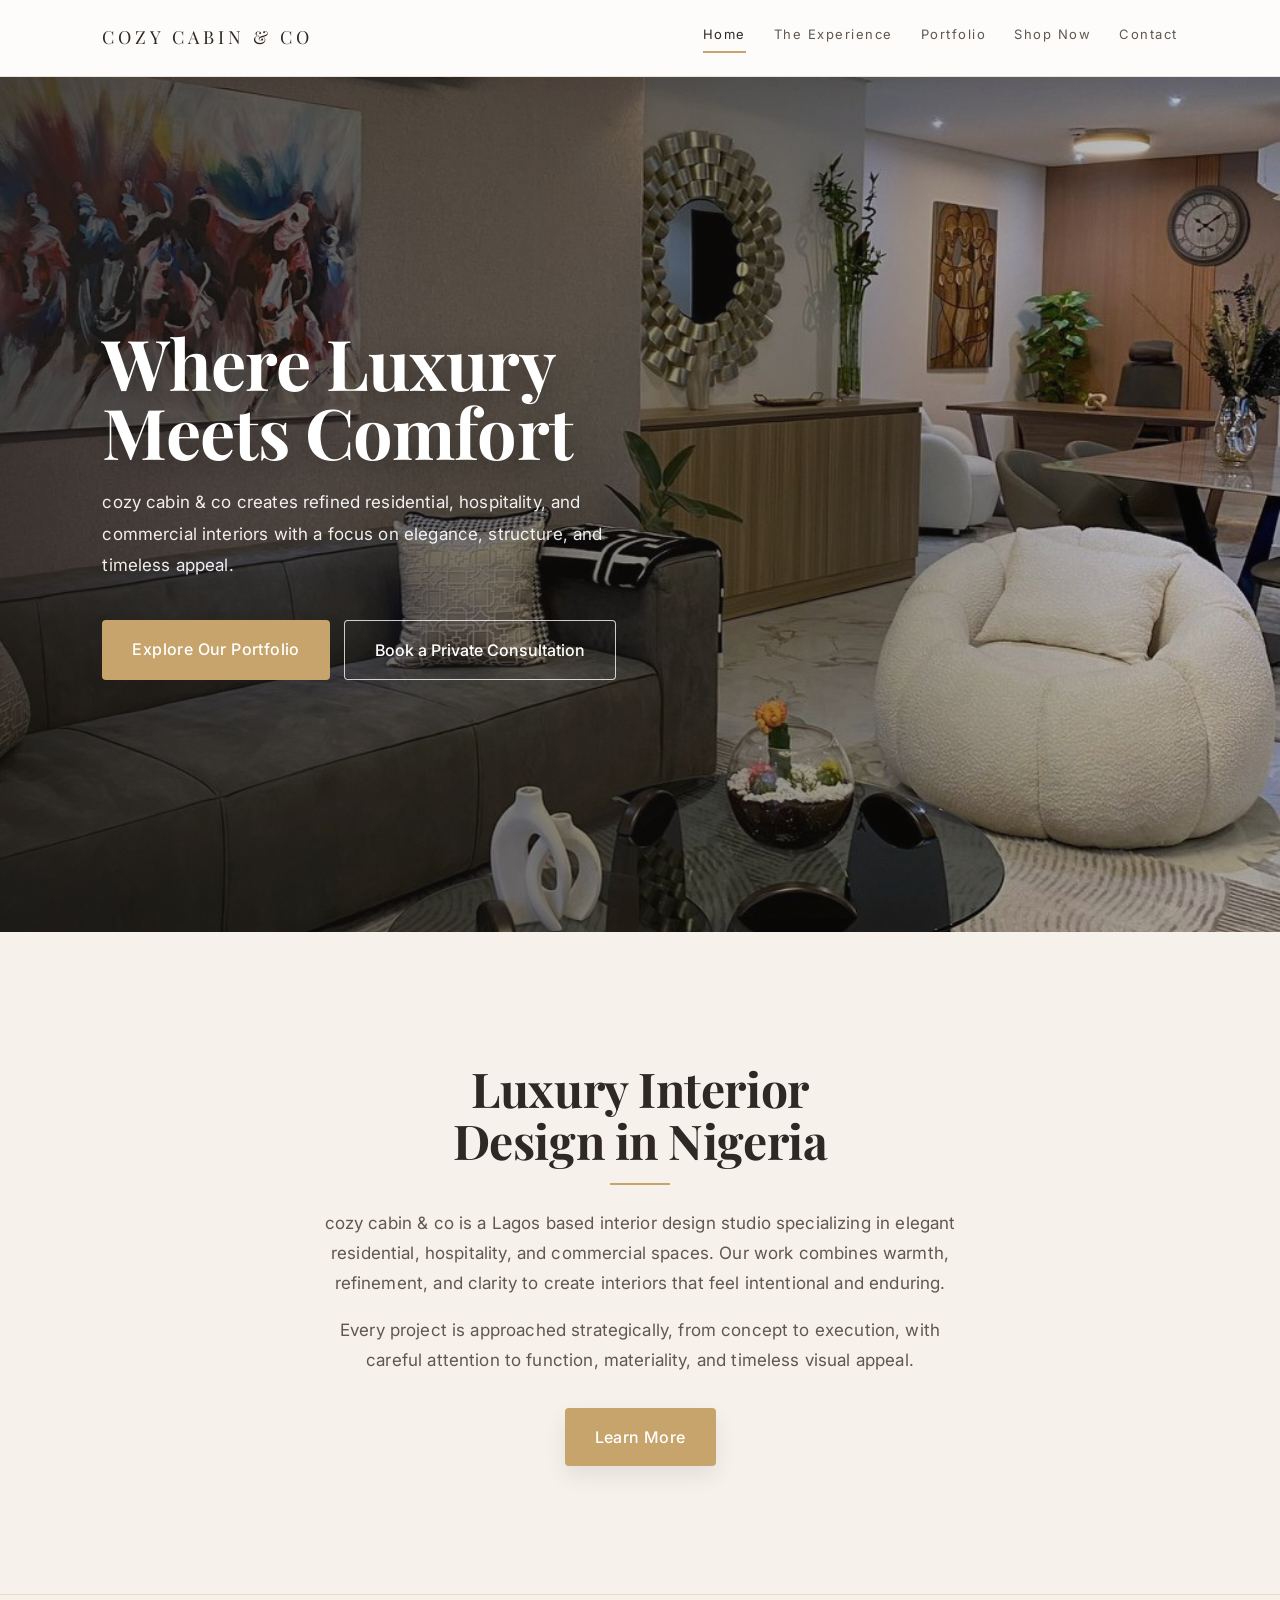
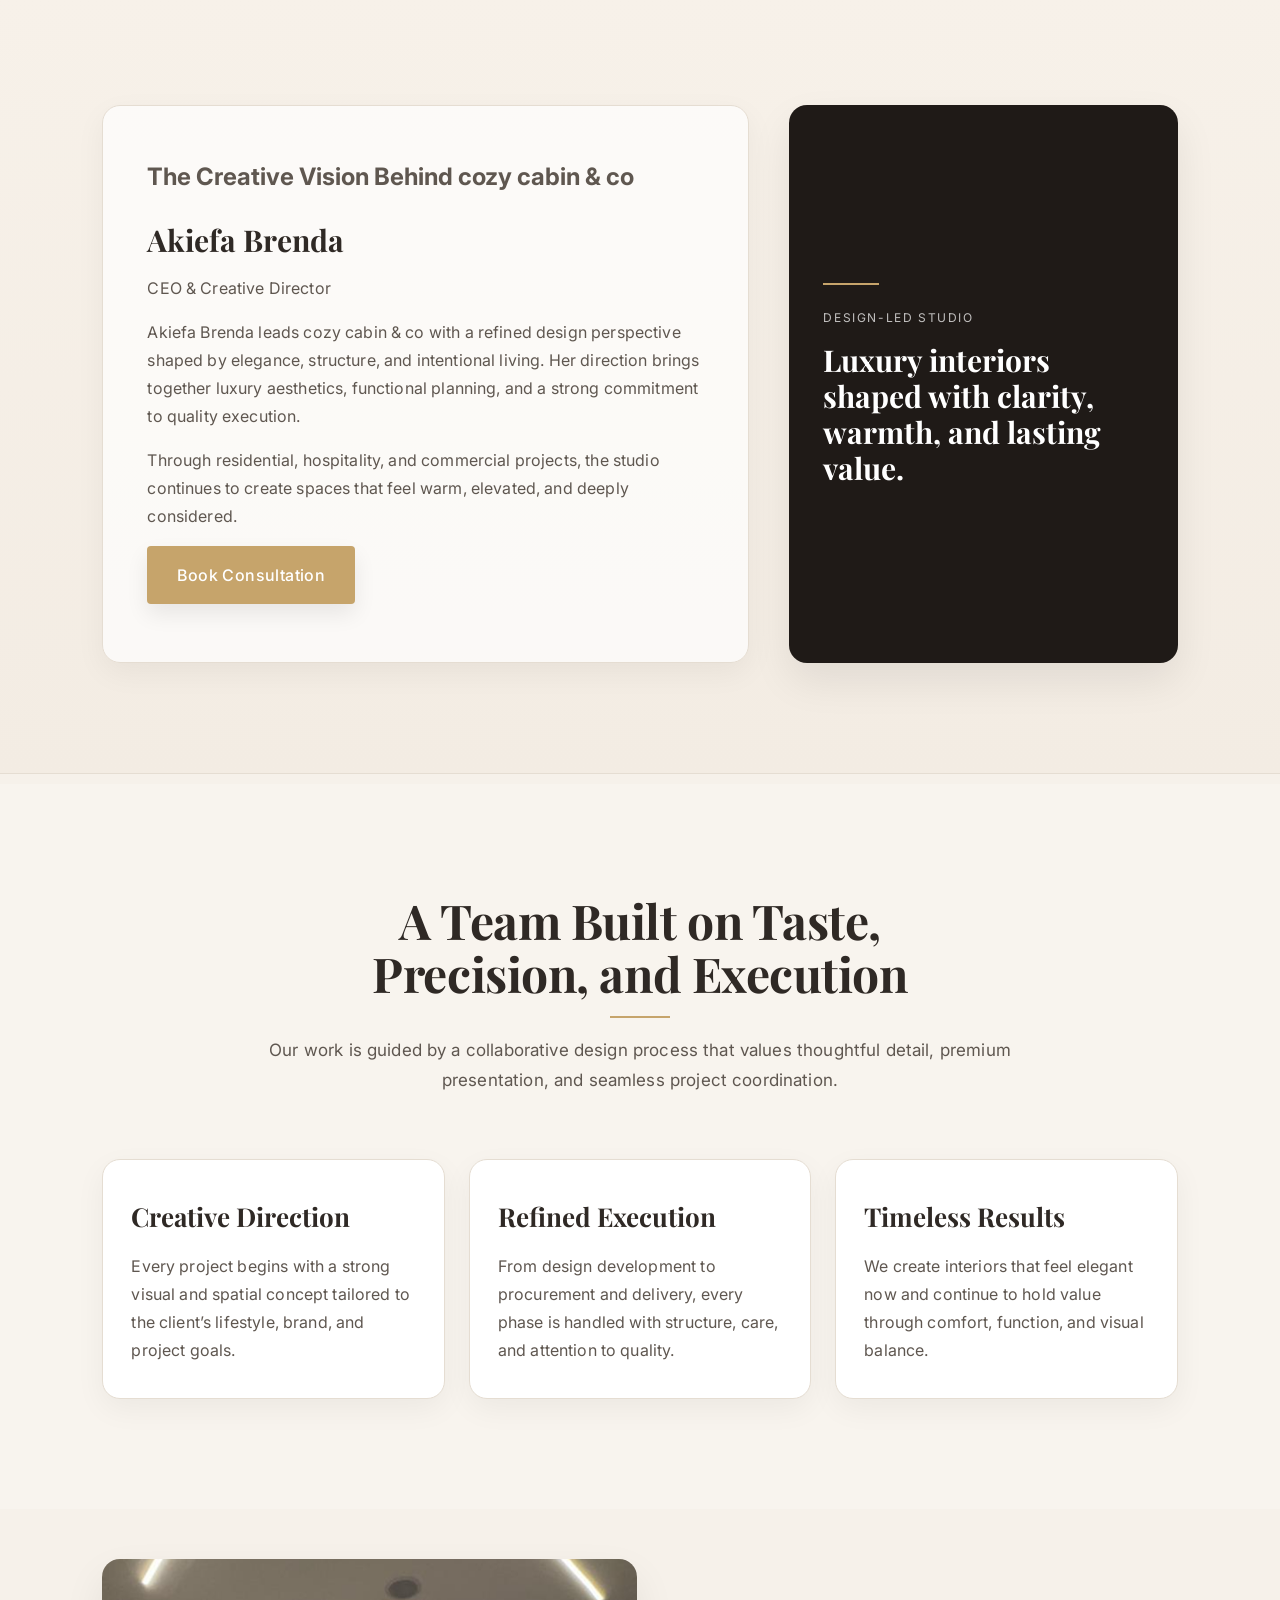
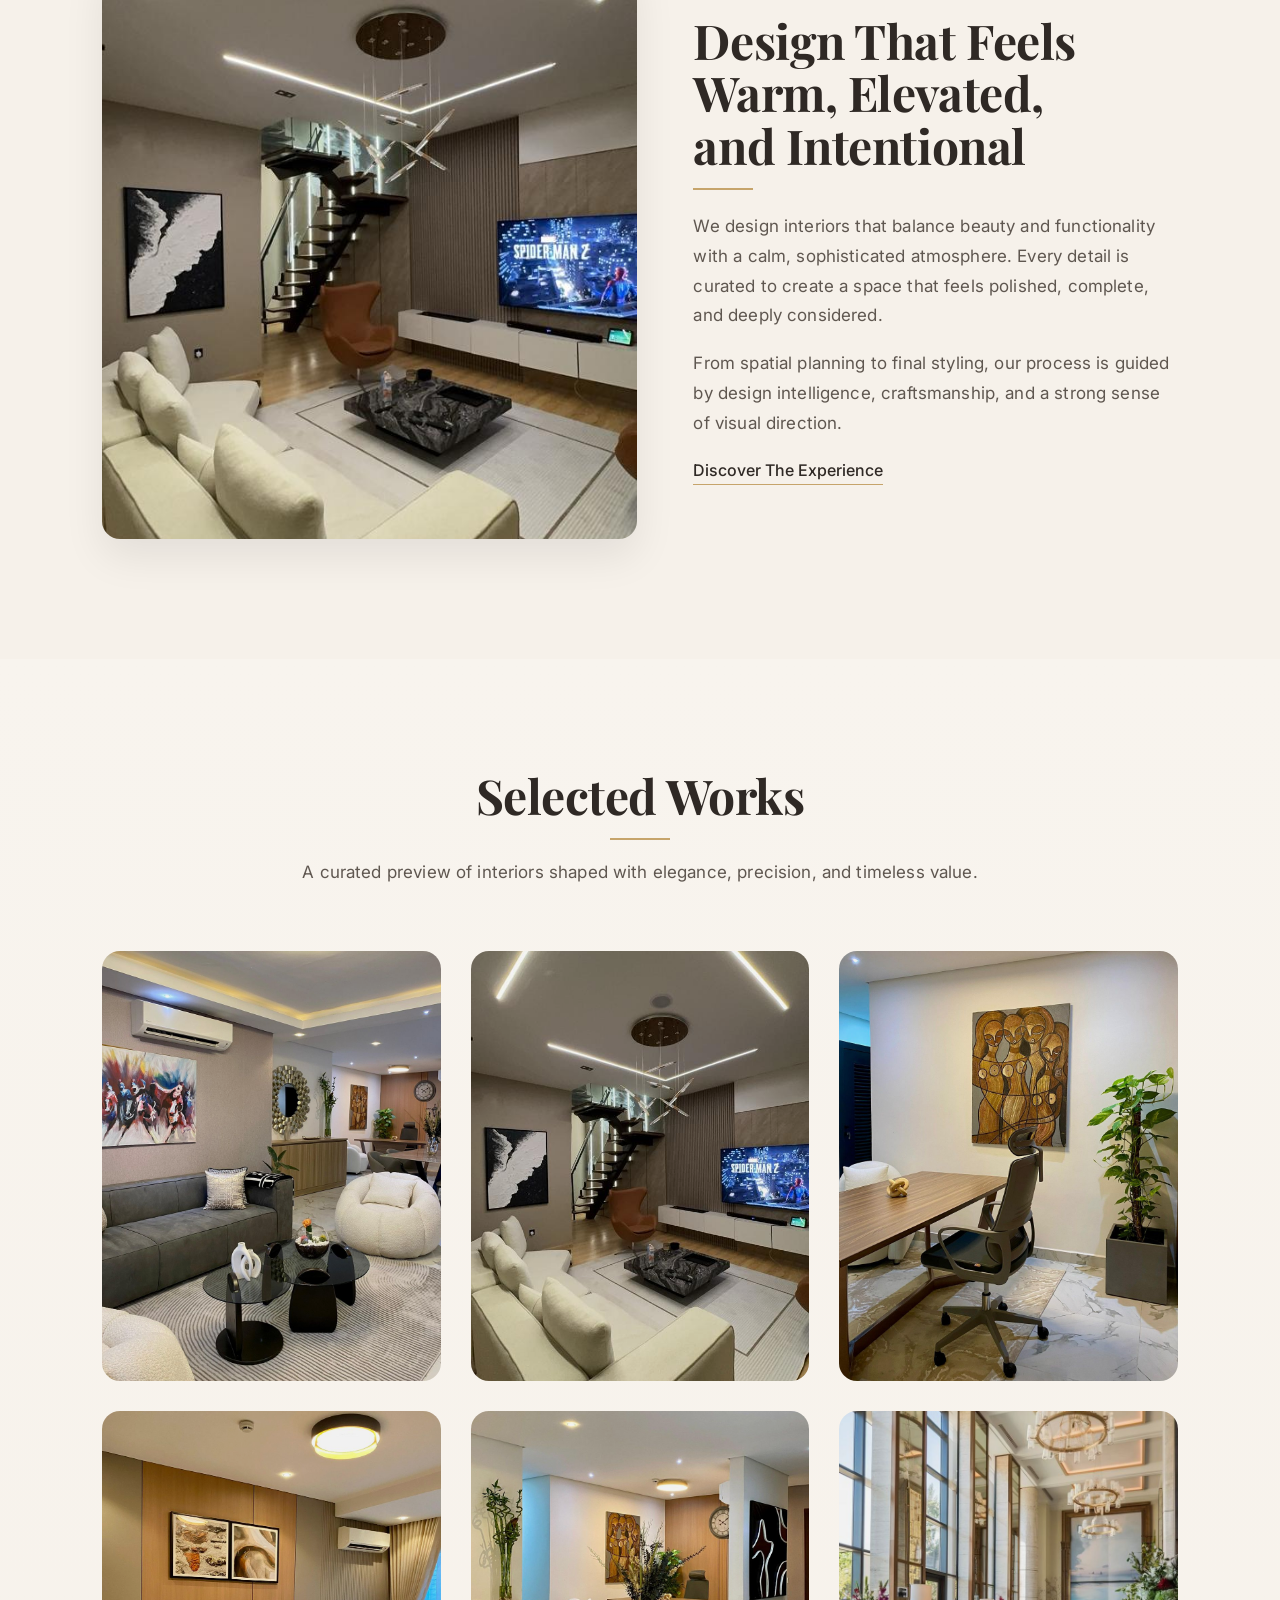
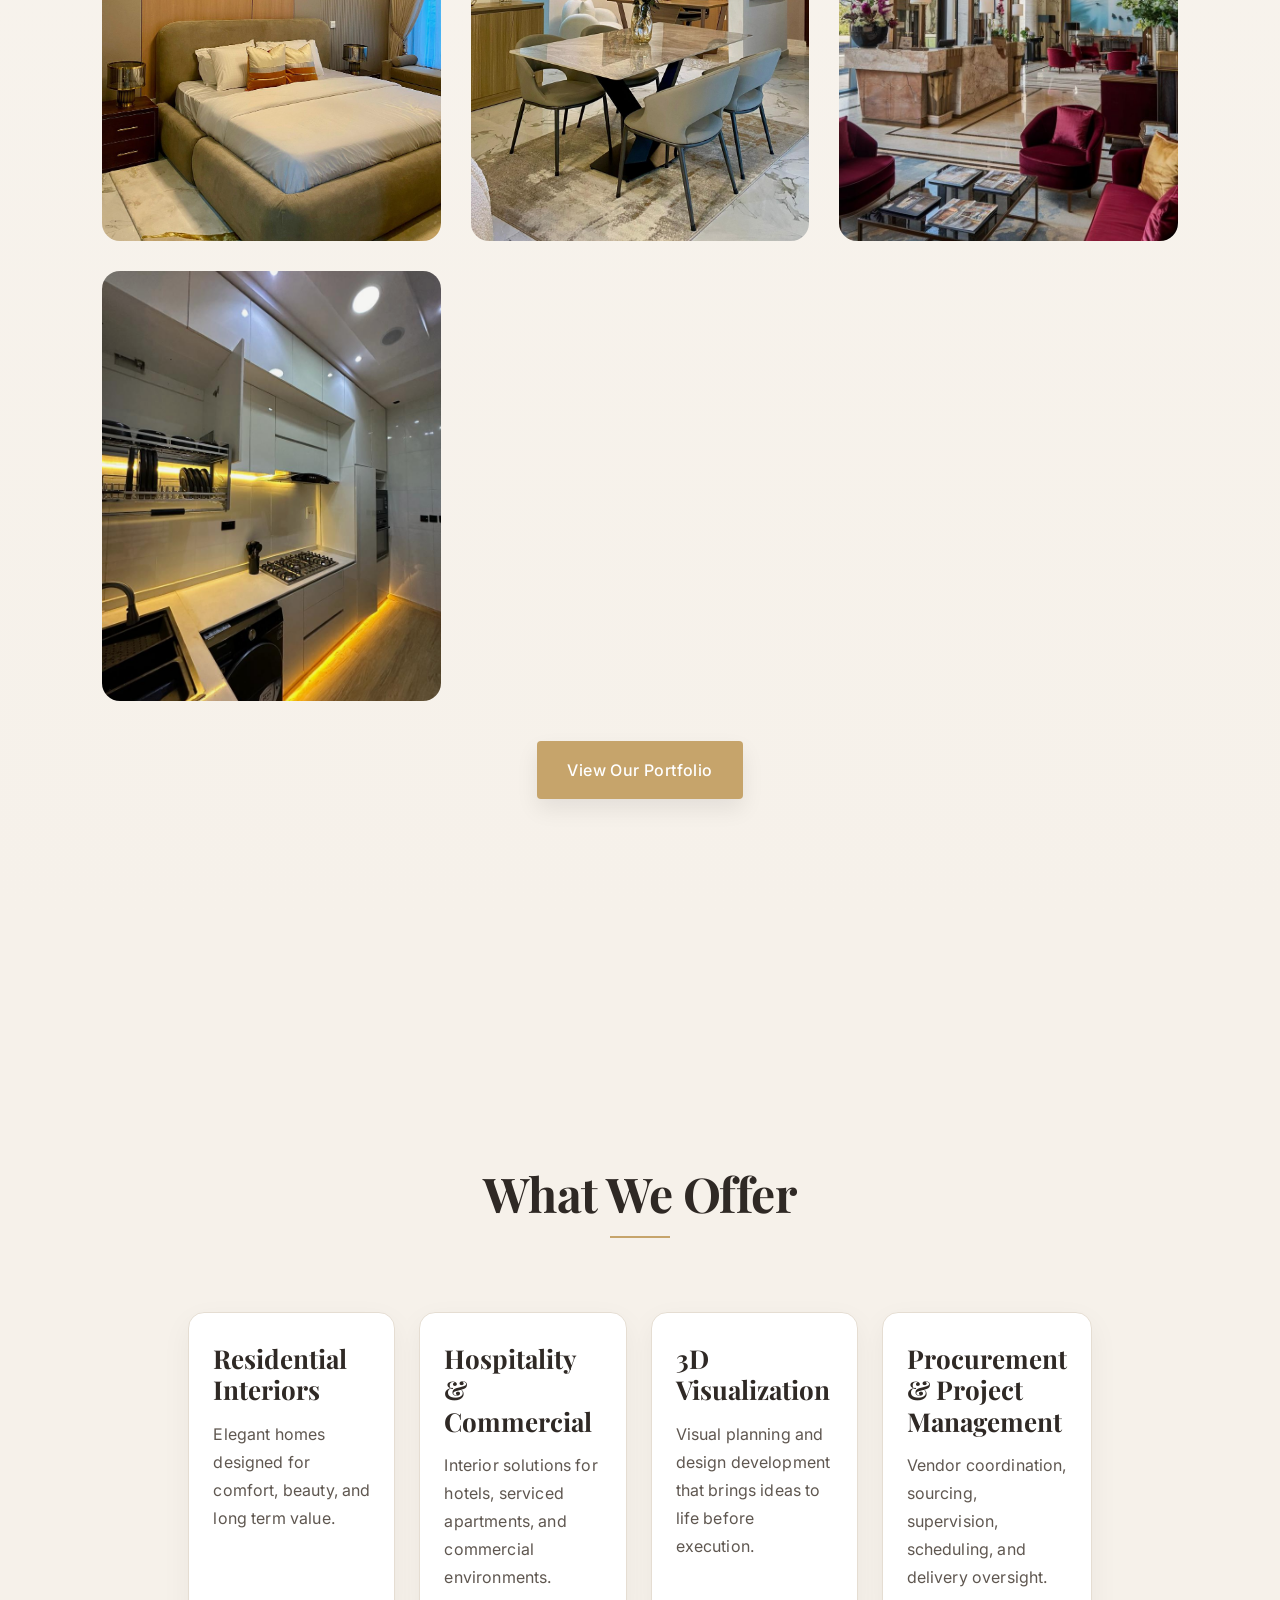
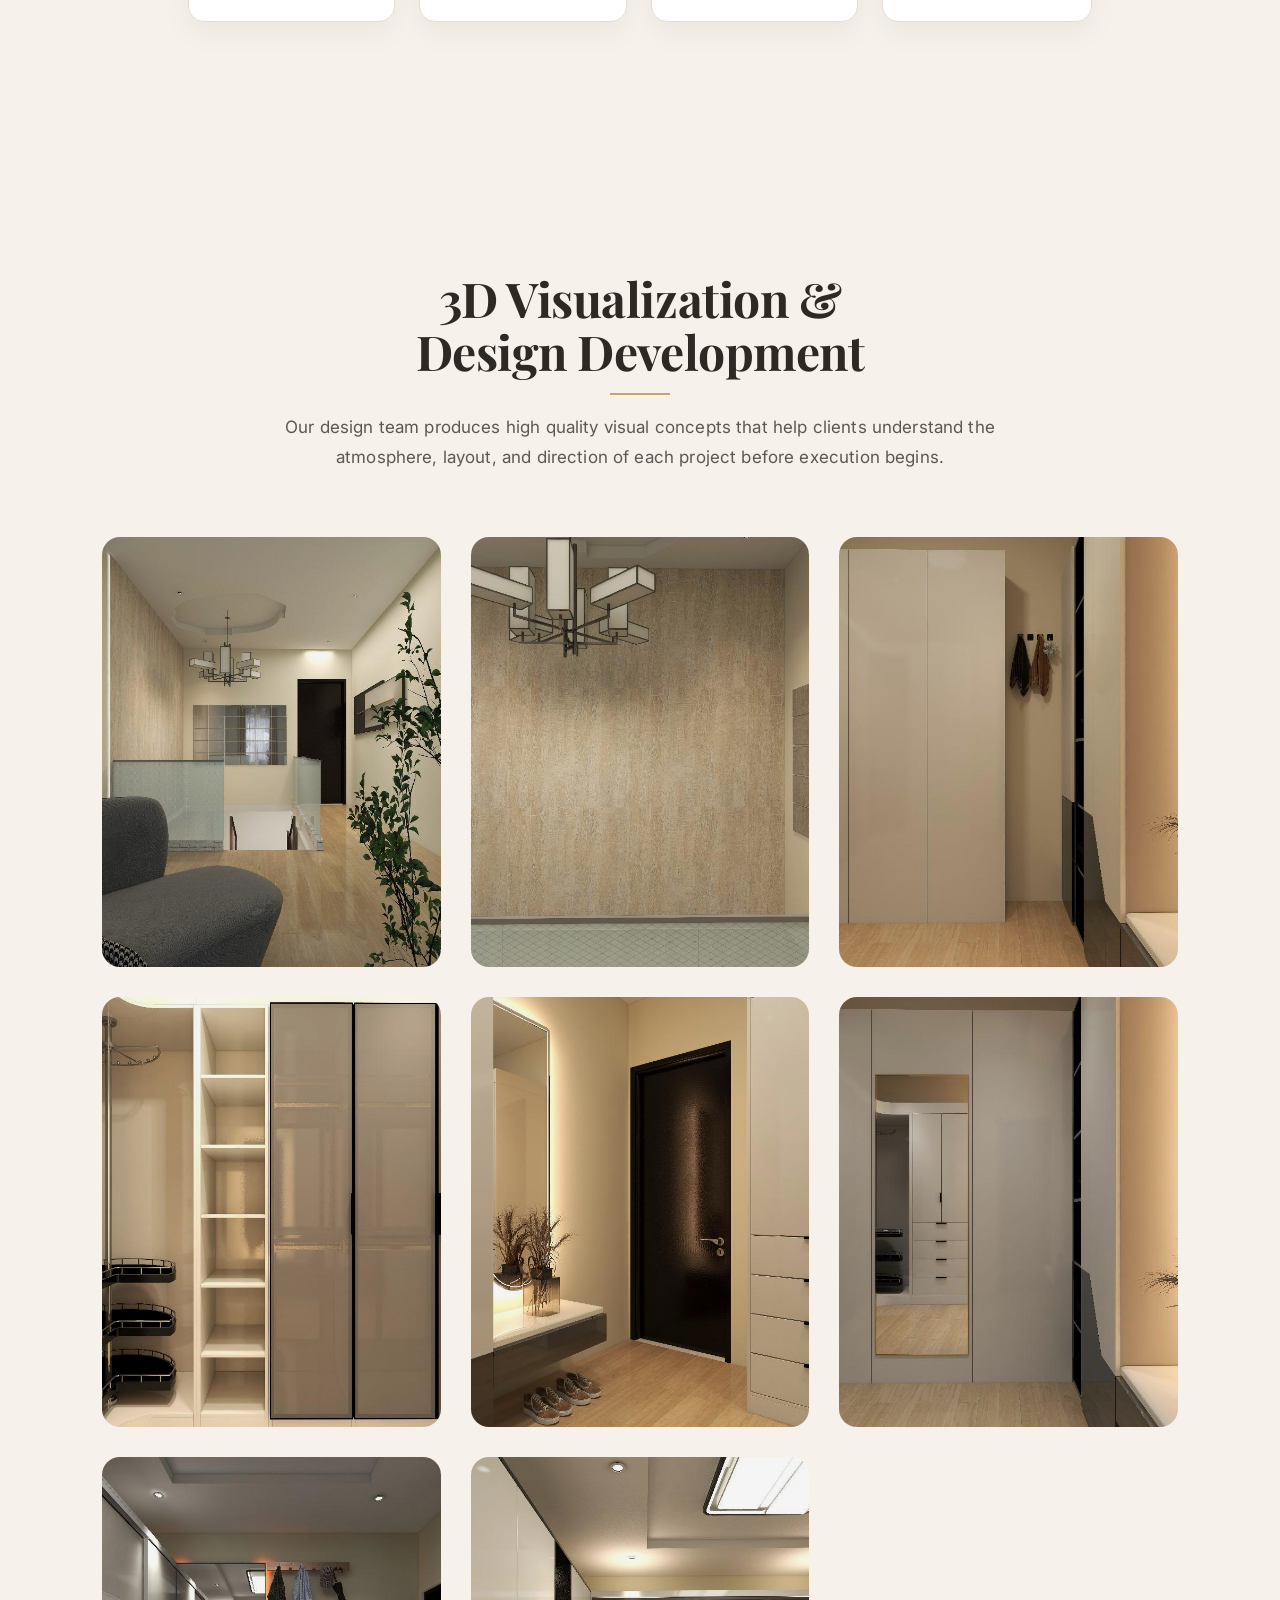
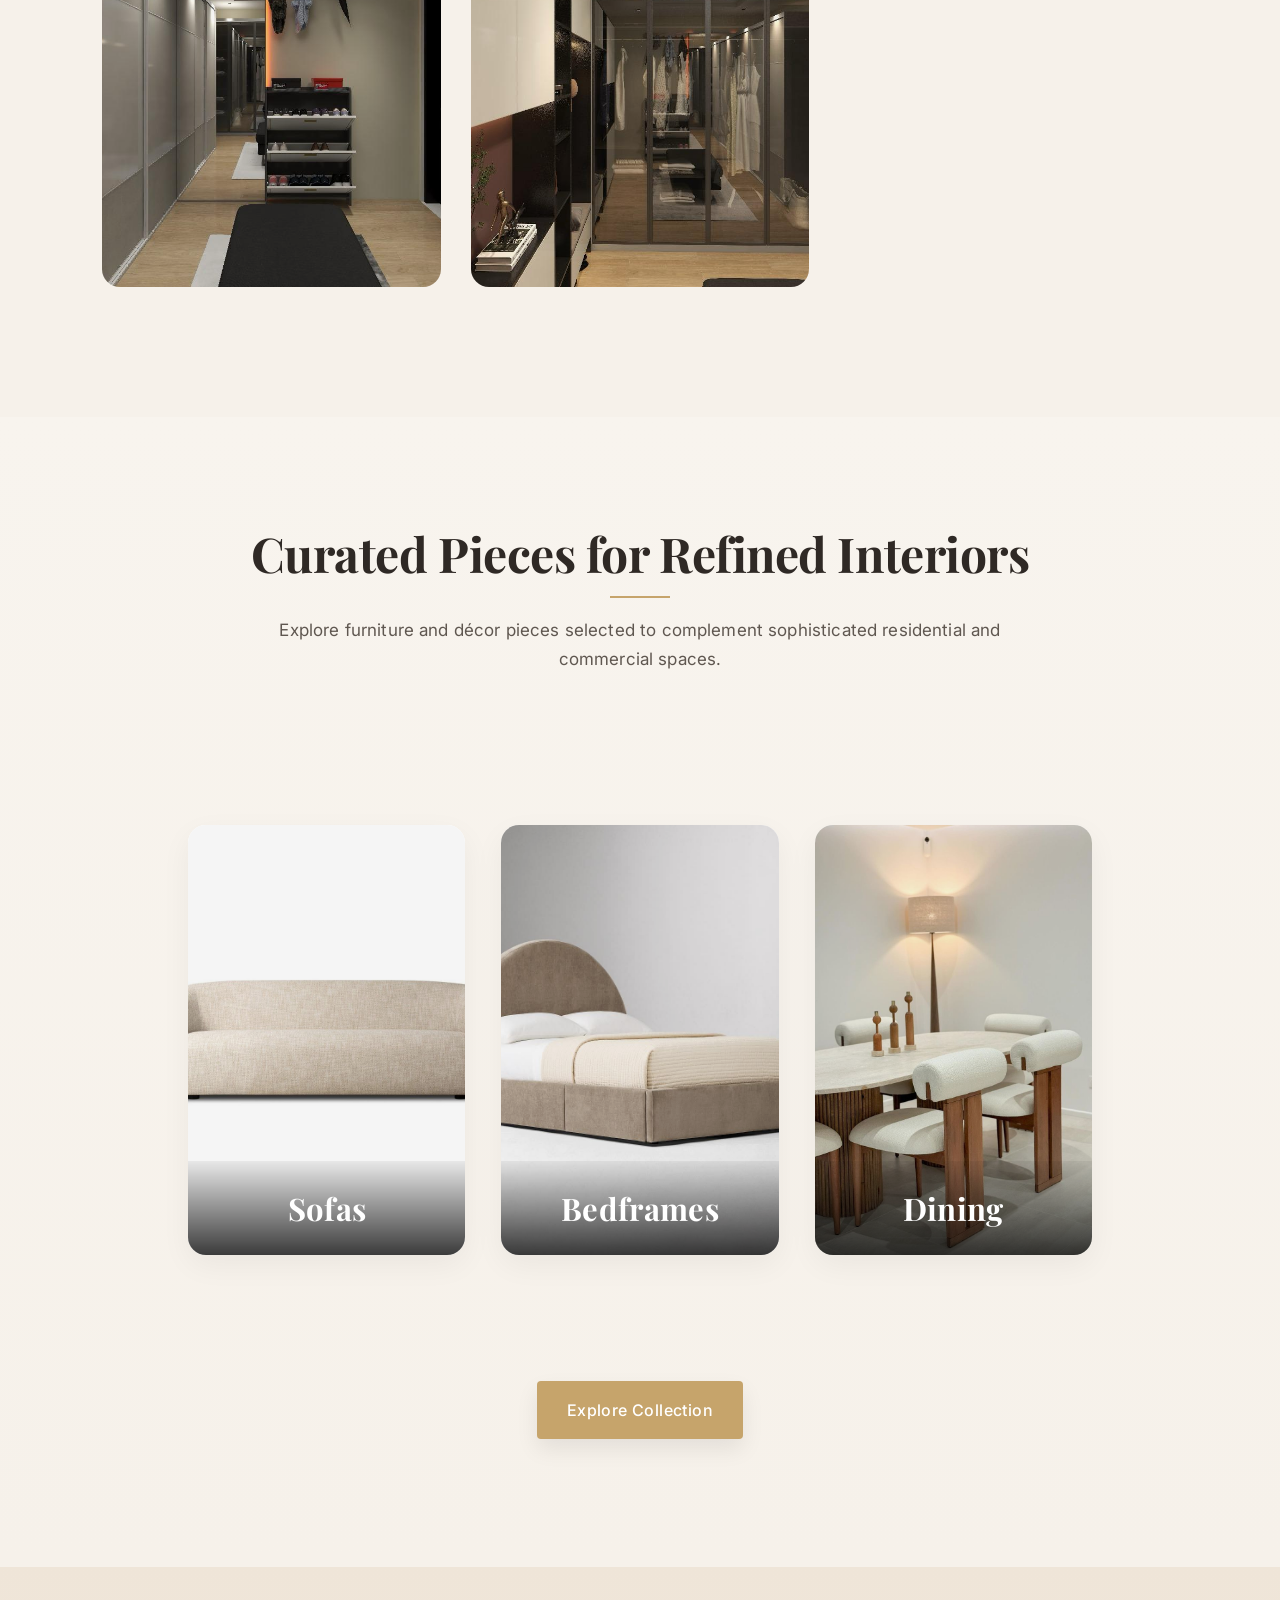
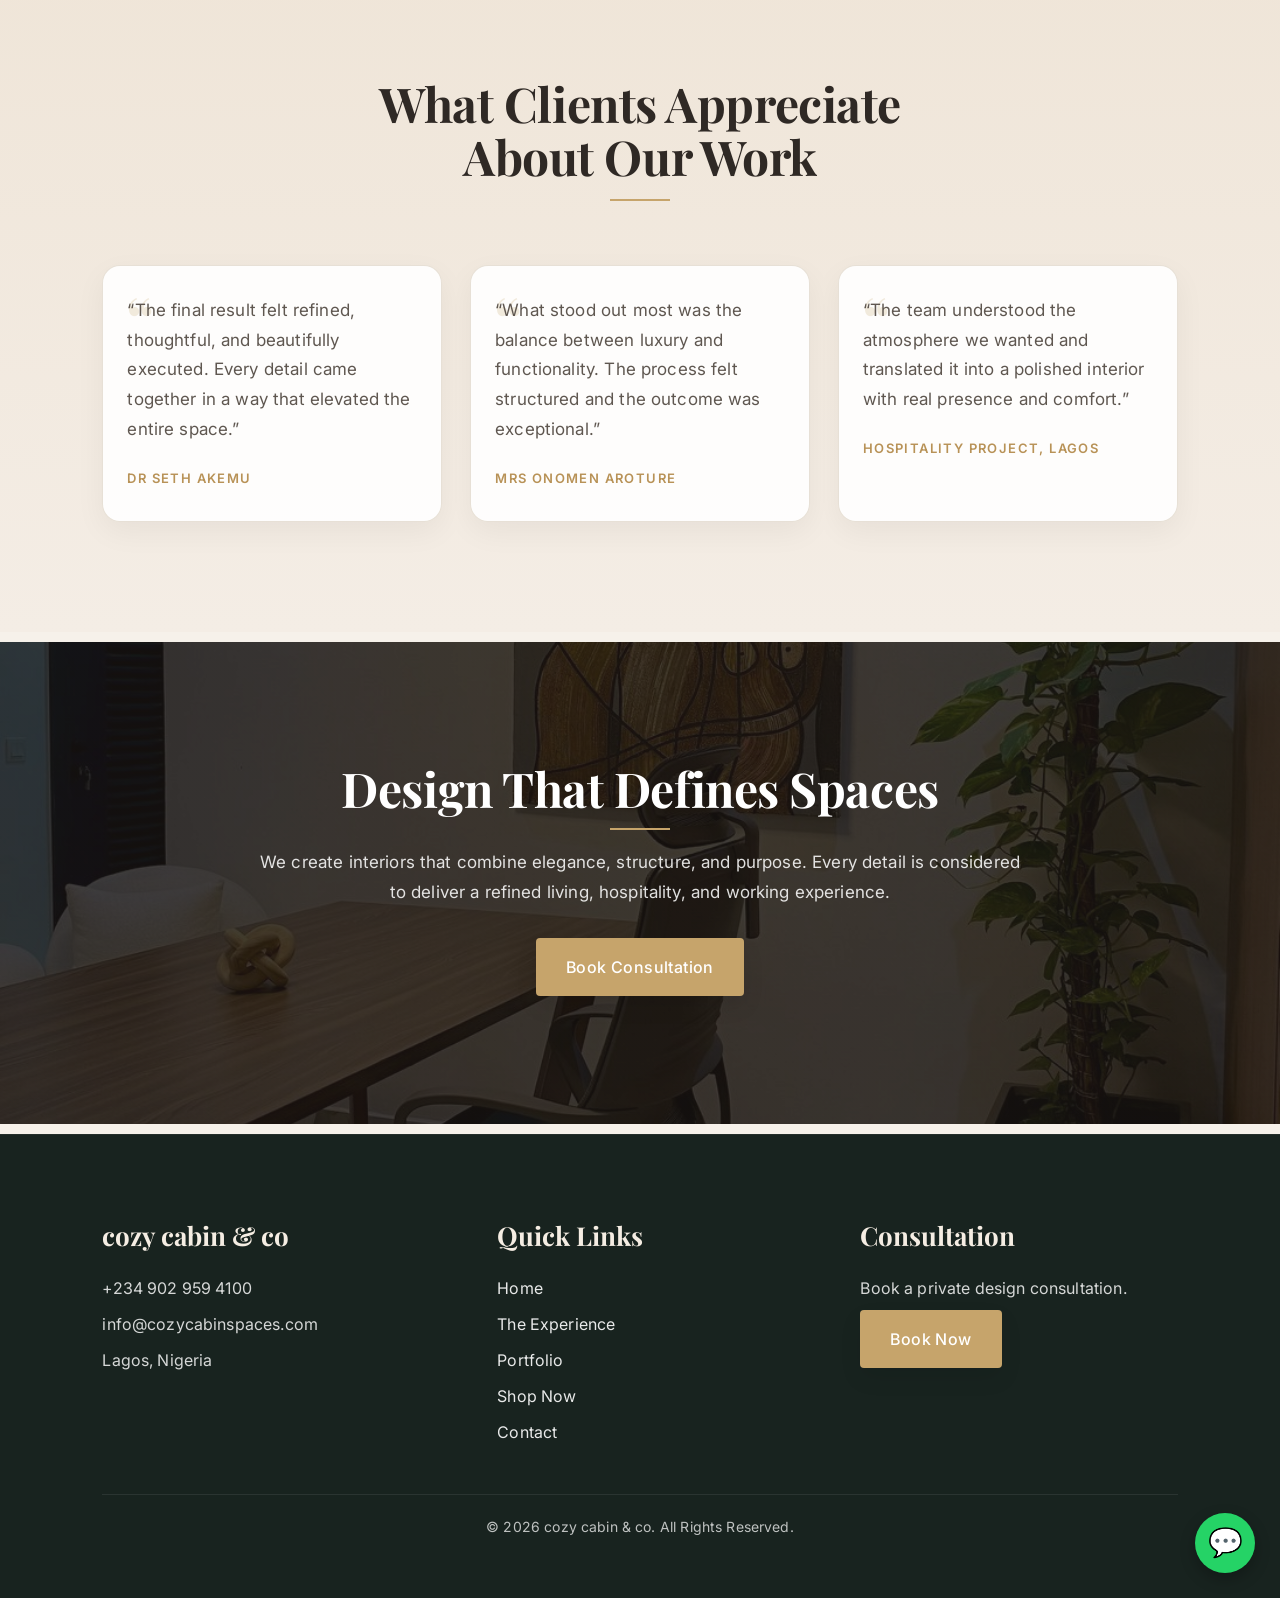
==== commit 7b66f13d: "Add files via upload" ====
--- a/index.html
+++ b/index.html
@@ -1,11 +1,10 @@
 <!DOCTYPE html>
 <html lang="en">
-
 <head>
 <meta charset="UTF-8">
 <meta name="viewport" content="width=device-width, initial-scale=1.0">
 
-<title>Cozy Cabin & Co Interiors</title>
+<title>cozy cabin & co</title>
 
 <link rel="stylesheet" href="style.css">
 <link href="https://fonts.googleapis.com/css2?family=Playfair+Display:wght@400;500;600;700&family=Inter:wght@300;400;500;600&display=swap" rel="stylesheet">
@@ -14,13 +13,13 @@
 <body>
 
 <header class="navbar">
-  <div class="logo">COZY CABIN & CO INTERIORS</div>
+  <div class="logo">COZY CABIN & CO</div>
 
   <nav>
     <a href="index.html" class="active">Home</a>
     <a href="about.html">The Experience</a>
     <a href="portfolio.html">Portfolio</a>
-    <a href="shop.html">Collection</a>
+    <a href="shop.html">Shop Now</a>
     <a href="contact.html">Contact</a>
   </nav>
 </header>
@@ -30,16 +29,14 @@
   <div class="hero-overlay"></div>
 
   <div class="hero-content">
-    <p class="hero-subtitle">Innovative Design. Timeless Space.</p>
-
     <h1>Where Luxury Meets Comfort</h1>
 
-    <p>
-      Cozy Cabin & Co Interiors creates refined residential, hospitality, and commercial environments with a focus on elegance, structure, and timeless appeal.
+    <p class="hero-text">
+      cozy cabin & co creates refined residential, hospitality, and commercial interiors with a focus on elegance, structure, and timeless appeal.
     </p>
 
     <div class="hero-buttons">
-      <a href="portfolio.html" class="primary-btn">Explore Our Portfolio</a>
+      <a href="#selected-works" class="primary-btn">Explore Our Portfolio</a>
       <a href="contact.html" class="secondary-btn">Book a Private Consultation</a>
     </div>
   </div>
@@ -47,77 +44,280 @@
 
 <!-- BRAND INTRO -->
 <section class="intro intro-narrow fade-section">
-  <p class="section-tag">About The Brand</p>
   <h2>Luxury Interior Design in Nigeria</h2>
 
   <p>
-    Cozy Cabin Interiors Ltd is a Lagos based studio specializing in luxury interior design and custom made furniture. We create elegant residential, hospitality, and commercial spaces with warmth, refinement, and structure.
+    cozy cabin & co is a Lagos based interior design studio specializing in elegant residential, hospitality, and commercial spaces. Our work combines warmth, refinement, and clarity to create interiors that feel intentional and enduring.
   </p>
 
   <p>
-    Every project is approached strategically from concept to execution, with careful attention to function, materiality, and timeless visual appeal.
+    Every project is approached strategically, from concept to execution, with careful attention to function, materiality, and timeless visual appeal.
   </p>
 
   <a href="about.html" class="primary-btn">Learn More</a>
 </section>
 
-<!-- SPLIT SECTION -->
+<!-- FOUNDER / BRAND SECTION -->
+<section class="founder-editorial fade-section">
+  <div class="founder-editorial-inner">
+    <div class="founder-copy">
+      <p class="section-tag">Founder’s Profile</p>
+      <h2>The Creative Vision Behind cozy cabin & co</h2>
+      <h3>Akiefa Brenda</h3>
+      <p class="founder-role">CEO & Creative Director</p>
+
+      <p>
+        Akiefa Brenda leads cozy cabin & co with a refined design perspective shaped by elegance, structure, and intentional living. Her direction brings together luxury aesthetics, functional planning, and a strong commitment to quality execution.
+      </p>
+
+      <p>
+        Through residential, hospitality, and commercial projects, the studio continues to create spaces that feel warm, elevated, and deeply considered.
+      </p>
+
+      <a href="contact.html" class="primary-btn">Book Consultation</a>
+    </div>
+
+    <div class="founder-accent-card">
+      <span class="accent-line"></span>
+      <p class="accent-label">Design-led Studio</p>
+      <h4>Luxury interiors shaped with clarity, warmth, and lasting value.</h4>
+    </div>
+  </div>
+</section>
+
+<!-- STUDIO VALUES -->
+<section class="studio-values fade-section">
+  <div class="section-head">
+    <p class="section-tag">Our Studio</p>
+    <h2>A Team Built on Taste, Precision, and Execution</h2>
+    <p>
+      Our work is guided by a collaborative design process that values thoughtful detail, premium presentation, and seamless project coordination.
+    </p>
+  </div>
+
+  <div class="studio-values-grid">
+    <div class="studio-value-card">
+      <h3>Creative Direction</h3>
+      <p>
+        Every project begins with a strong visual and spatial concept tailored to the client’s lifestyle, brand, and project goals.
+      </p>
+    </div>
+
+    <div class="studio-value-card">
+      <h3>Refined Execution</h3>
+      <p>
+        From design development to procurement and delivery, every phase is handled with structure, care, and attention to quality.
+      </p>
+    </div>
+
+    <div class="studio-value-card">
+      <h3>Timeless Results</h3>
+      <p>
+        We create interiors that feel elegant now and continue to hold value through comfort, function, and visual balance.
+      </p>
+    </div>
+  </div>
+</section>
+
+<!-- SIGNATURE APPROACH -->
 <section class="split-section fade-section">
   <div class="split-image">
     <img src="images/portfolio/p2.jpg" alt="Luxury interior detail">
   </div>
 
   <div class="split-text">
-    <p class="section-tag">Our Signature Approach</p>
     <h2>Design That Feels Warm, Elevated, and Intentional</h2>
 
     <p>
-      We design interiors that balance beauty and functionality with a calm, sophisticated atmosphere. Every detail is curated to create a space that feels complete, polished, and enduring.
-    </p>
-
-    <p>
-      From spatial planning to final styling, our work is guided by clarity, craftsmanship, and a strong sense of design direction.
+      We design interiors that balance beauty and functionality with a calm, sophisticated atmosphere. Every detail is curated to create a space that feels polished, complete, and deeply considered.
+    </p>
+
+    <p>
+      From spatial planning to final styling, our process is guided by design intelligence, craftsmanship, and a strong sense of visual direction.
     </p>
 
     <a href="about.html" class="text-link">Discover The Experience</a>
   </div>
 </section>
 
-<!-- SELECTED WORKS -->
-<section class="portfolio-preview fade-section">
+<!-- FEATURED WORKS -->
+<section id="selected-works" class="portfolio-preview fade-section">
   <div class="section-head">
-    <p class="section-tag">Featured Projects</p>
     <h2>Selected Works</h2>
     <p>
-      A curated preview of residential and hospitality interiors shaped with elegance, precision, and timeless value.
+      A curated preview of interiors shaped with elegance, precision, and timeless value.
     </p>
   </div>
 
   <div class="portfolio-grid">
-    <div class="portfolio-item">
-      <img src="images/portfolio/p1.jpg" alt="Interior project 1">
-    </div>
-
-    <div class="portfolio-item">
-      <img src="images/portfolio/p2.jpg" alt="Interior project 2">
-    </div>
-
-    <div class="portfolio-item">
-      <img src="images/portfolio/p3.jpg" alt="Interior project 3">
-    </div>
-
-    <div class="portfolio-item">
-      <img src="images/portfolio/p4.jpg" alt="Interior project 4">
-    </div>
+
+    <div class="portfolio-item project-trigger" data-project="project-a">
+      <img src="images/portfolio/p1.jpg" alt="Project A Lagos residential interior">
+      <div class="portfolio-overlay">
+        <h3>PROJECT A</h3>
+        <p>Lagos · Residential Interior</p>
+      </div>
+    </div>
+
+    <div class="portfolio-item project-trigger" data-project="project-b">
+      <img src="images/portfolio/p2.jpg" alt="Project B Lagos hospitality interior">
+      <div class="portfolio-overlay">
+        <h3>PROJECT B</h3>
+        <p>Lagos · Hospitality Interior</p>
+      </div>
+    </div>
+
+    <div class="portfolio-item project-trigger" data-project="project-c">
+      <img src="images/portfolio/p3.jpg" alt="Project C Lagos commercial interior">
+      <div class="portfolio-overlay">
+        <h3>PROJECT C</h3>
+        <p>Lagos · Commercial Interior</p>
+      </div>
+    </div>
+
+    <div class="portfolio-item project-trigger" data-project="project-d">
+      <img src="images/portfolio/p4.jpg" alt="Project D Lagos residential interior">
+      <div class="portfolio-overlay">
+        <h3>PROJECT D</h3>
+        <p>Lagos · Residential Interior</p>
+      </div>
+    </div>
+
+    <div class="portfolio-item project-trigger" data-project="project-e">
+      <img src="images/portfolio/p5.jpg" alt="Project E Lagos residential interior">
+      <div class="portfolio-overlay">
+        <h3>PROJECT E</h3>
+        <p>Lagos · Residential Interior</p>
+      </div>
+    </div>
+
+    <div class="portfolio-item project-trigger" data-project="project-f">
+      <img src="images/portfolio/p6.jpg" alt="Project F Lagos hospitality interior">
+      <div class="portfolio-overlay">
+        <h3>PROJECT F</h3>
+        <p>Lagos · Hospitality Interior</p>
+      </div>
+    </div>
+
+    <div class="portfolio-item project-trigger" data-project="project-g">
+      <img src="images/portfolio/p7.jpg" alt="Project G Lagos commercial interior">
+      <div class="portfolio-overlay">
+        <h3>PROJECT G</h3>
+        <p>Lagos · Commercial Interior</p>
+      </div>
+    </div>
+
   </div>
 
   <a href="portfolio.html" class="primary-btn">View Our Portfolio</a>
+</section>
+
+<!-- PROJECT GALLERIES -->
+<section class="project-galleries fade-section">
+
+  <div id="project-a" class="project-gallery-panel">
+    <div class="section-head">
+      <h2>Project A</h2>
+      <p>Lagos · Residential Interior</p>
+    </div>
+
+    <div class="portfolio-grid">
+      <div class="portfolio-item"><img src="images/portfolio/project-a1.jpg" alt="Project A image 1"></div>
+      <div class="portfolio-item"><img src="images/portfolio/project-a2.jpg" alt="Project A image 2"></div>
+      <div class="portfolio-item"><img src="images/portfolio/project-a3.jpg" alt="Project A image 3"></div>
+      <div class="portfolio-item"><img src="images/portfolio/project-a4.jpg" alt="Project A image 4"></div>
+    </div>
+  </div>
+
+  <div id="project-b" class="project-gallery-panel">
+    <div class="section-head">
+      <h2>Project B</h2>
+      <p>Lagos · Hospitality Interior</p>
+    </div>
+
+    <div class="portfolio-grid">
+      <div class="portfolio-item"><img src="images/portfolio/project-b1.jpg" alt="Project B image 1"></div>
+      <div class="portfolio-item"><img src="images/portfolio/project-b2.jpg" alt="Project B image 2"></div>
+      <div class="portfolio-item"><img src="images/portfolio/project-b3.jpg" alt="Project B image 3"></div>
+      <div class="portfolio-item"><img src="images/portfolio/project-b4.jpg" alt="Project B image 4"></div>
+    </div>
+  </div>
+
+  <div id="project-c" class="project-gallery-panel">
+    <div class="section-head">
+      <h2>Project C</h2>
+      <p>Lagos · Commercial Interior</p>
+    </div>
+
+    <div class="portfolio-grid">
+      <div class="portfolio-item"><img src="images/portfolio/project-c1.jpg" alt="Project C image 1"></div>
+      <div class="portfolio-item"><img src="images/portfolio/project-c2.jpg" alt="Project C image 2"></div>
+      <div class="portfolio-item"><img src="images/portfolio/project-c3.jpg" alt="Project C image 3"></div>
+      <div class="portfolio-item"><img src="images/portfolio/project-c4.jpg" alt="Project C image 4"></div>
+    </div>
+  </div>
+
+  <div id="project-d" class="project-gallery-panel">
+    <div class="section-head">
+      <h2>Project D</h2>
+      <p>Lagos · Residential Interior</p>
+    </div>
+
+    <div class="portfolio-grid">
+      <div class="portfolio-item"><img src="images/portfolio/project-d1.jpg" alt="Project D image 1"></div>
+      <div class="portfolio-item"><img src="images/portfolio/project-d2.jpg" alt="Project D image 2"></div>
+      <div class="portfolio-item"><img src="images/portfolio/project-d3.jpg" alt="Project D image 3"></div>
+      <div class="portfolio-item"><img src="images/portfolio/project-d4.jpg" alt="Project D image 4"></div>
+    </div>
+  </div>
+
+  <div id="project-e" class="project-gallery-panel">
+    <div class="section-head">
+      <h2>Project E</h2>
+      <p>Lagos · Residential Interior</p>
+    </div>
+
+    <div class="portfolio-grid">
+      <div class="portfolio-item"><img src="images/portfolio/project-e1.jpg" alt="Project E image 1"></div>
+      <div class="portfolio-item"><img src="images/portfolio/project-e2.jpg" alt="Project E image 2"></div>
+      <div class="portfolio-item"><img src="images/portfolio/project-e3.jpg" alt="Project E image 3"></div>
+      <div class="portfolio-item"><img src="images/portfolio/project-e4.jpg" alt="Project E image 4"></div>
+    </div>
+  </div>
+
+  <div id="project-f" class="project-gallery-panel">
+    <div class="section-head">
+      <h2>Project F</h2>
+      <p>Lagos · Hospitality Interior</p>
+    </div>
+
+    <div class="portfolio-grid">
+      <div class="portfolio-item"><img src="images/portfolio/project-f1.jpg" alt="Project F image 1"></div>
+      <div class="portfolio-item"><img src="images/portfolio/project-f2.jpg" alt="Project F image 2"></div>
+      <div class="portfolio-item"><img src="images/portfolio/project-f3.jpg" alt="Project F image 3"></div>
+      <div class="portfolio-item"><img src="images/portfolio/project-f4.jpg" alt="Project F image 4"></div>
+    </div>
+  </div>
+
+  <div id="project-g" class="project-gallery-panel">
+    <div class="section-head">
+      <h2>Project G</h2>
+      <p>Lagos · Commercial Interior</p>
+    </div>
+
+    <div class="portfolio-grid">
+      <div class="portfolio-item"><img src="images/portfolio/project-g1.jpg" alt="Project G image 1"></div>
+      <div class="portfolio-item"><img src="images/portfolio/project-g2.jpg" alt="Project G image 2"></div>
+      <div class="portfolio-item"><img src="images/portfolio/project-g3.jpg" alt="Project G image 3"></div>
+      <div class="portfolio-item"><img src="images/portfolio/project-g4.jpg" alt="Project G image 4"></div>
+    </div>
+  </div>
+
 </section>
 
 <!-- SERVICES -->
 <section class="soft-section fade-section">
   <div class="section-head">
-    <p class="section-tag">Our Services</p>
     <h2>What We Offer</h2>
   </div>
 
@@ -144,10 +344,9 @@
   </div>
 </section>
 
-<!-- 3D -->
+<!-- 3D VISUALIZATION -->
 <section class="soft-section fade-section">
   <div class="section-head">
-    <p class="section-tag">Visual Planning</p>
     <h2>3D Visualization & Design Development</h2>
     <p>
       Our design team produces high quality visual concepts that help clients understand the atmosphere, layout, and direction of each project before execution begins.
@@ -155,36 +354,20 @@
   </div>
 
   <div class="portfolio-grid">
-    <div class="portfolio-item">
-      <img src="images/3d/render1.jpg" alt="3D render 1">
-    </div>
-
-    <div class="portfolio-item">
-      <img src="images/3d/render2.jpg" alt="3D render 2">
-    </div>
-
-    <div class="portfolio-item">
-      <img src="images/3d/render3.jpg" alt="3D render 3">
-    </div>
-
-    <div class="portfolio-item">
-      <img src="images/3d/render4.jpg" alt="3D render 4">
-    </div>
-
-    <div class="portfolio-item">
-      <img src="images/3d/render5.jpg" alt="3D render 5">
-    </div>
-
-    <div class="portfolio-item">
-      <img src="images/3d/render6.jpg" alt="3D render 6">
-    </div>
+    <div class="portfolio-item"><img src="images/3d/render1.jpg" alt="3D render 1"></div>
+    <div class="portfolio-item"><img src="images/3d/render2.jpg" alt="3D render 2"></div>
+    <div class="portfolio-item"><img src="images/3d/render3.jpg" alt="3D render 3"></div>
+    <div class="portfolio-item"><img src="images/3d/render4.jpg" alt="3D render 4"></div>
+    <div class="portfolio-item"><img src="images/3d/render5.jpg" alt="3D render 5"></div>
+    <div class="portfolio-item"><img src="images/3d/render6.jpg" alt="3D render 6"></div>
+    <div class="portfolio-item"><img src="images/3d/render7.jpg" alt="3D render 7"></div>
+    <div class="portfolio-item"><img src="images/3d/render8.jpg" alt="3D render 8"></div>
   </div>
 </section>
 
 <!-- COLLECTION PREVIEW -->
 <section class="portfolio-preview fade-section">
   <div class="section-head">
-    <p class="section-tag">The CC Collection</p>
     <h2>Curated Pieces for Refined Interiors</h2>
     <p>
       Explore furniture and décor pieces selected to complement sophisticated residential and commercial spaces.
@@ -194,25 +377,25 @@
   <div class="collection-grid">
     <div class="collection-card">
       <a href="sofas.html">
-        <img src="images/collections/1/img1.jpg" alt="Sofas and lounge seating">
+        <img src="images/collections/1/img1.jpg" alt="Sofas collection">
         <div class="collection-overlay">
-          <h3>Sofas & Lounge Seating</h3>
+          <h3>Sofas</h3>
         </div>
       </a>
     </div>
 
     <div class="collection-card">
       <a href="bedroom.html">
-        <img src="images/collections/2/img1.jpg" alt="Bedroom pieces">
+        <img src="images/collections/2/img1.jpg" alt="Bedframes collection">
         <div class="collection-overlay">
-          <h3>Bedroom Pieces</h3>
+          <h3>Bedframes</h3>
         </div>
       </a>
     </div>
 
     <div class="collection-card">
       <a href="dining.html">
-        <img src="images/collections/3/img1.jpg" alt="Dining pieces">
+        <img src="images/collections/3/img1.jpg" alt="Dining collection">
         <div class="collection-overlay">
           <h3>Dining</h3>
         </div>
@@ -223,10 +406,39 @@
   <a href="shop.html" class="primary-btn">Explore Collection</a>
 </section>
 
+<!-- TESTIMONIALS -->
+<section class="testimonial-section fade-section">
+  <div class="section-head">
+    <h2>What Clients Appreciate About Our Work</h2>
+  </div>
+
+  <div class="testimonial-grid">
+    <div class="testimonial-card">
+      <p>
+        “The final result felt refined, thoughtful, and beautifully executed. Every detail came together in a way that elevated the entire space.”
+      </p>
+      <span>Dr Seth Akemu</span>
+    </div>
+
+    <div class="testimonial-card">
+      <p>
+        “What stood out most was the balance between luxury and functionality. The process felt structured and the outcome was exceptional.”
+      </p>
+      <span>Mrs Onomen Aroture</span>
+    </div>
+
+    <div class="testimonial-card">
+      <p>
+        “The team understood the atmosphere we wanted and translated it into a polished interior with real presence and comfort.”
+      </p>
+      <span>Hospitality Project, Lagos</span>
+    </div>
+  </div>
+</section>
+
 <!-- CTA -->
 <section class="dark-section fade-section">
   <div class="dark-section-inner">
-    <p class="section-tag light-tag">Why Choose Us</p>
     <h2>Design That Defines Spaces</h2>
 
     <p>
@@ -241,9 +453,9 @@
 <footer>
   <div class="footer-grid">
     <div>
-      <h3>Contact</h3>
-      <p>+234 607 123 4667</p>
-      <p>info@cozycabin.ng</p>
+      <h3>cozy cabin & co</h3>
+      <p>+234 902 959 4100</p>
+      <p>info@cozycabinspaces.com</p>
       <p>Lagos, Nigeria</p>
     </div>
 
@@ -252,7 +464,8 @@
       <p><a href="index.html">Home</a></p>
       <p><a href="about.html">The Experience</a></p>
       <p><a href="portfolio.html">Portfolio</a></p>
-      <p><a href="shop.html">Collection</a></p>
+      <p><a href="shop.html">Shop Now</a></p>
+      <p><a href="contact.html">Contact</a></p>
     </div>
 
     <div>
@@ -262,10 +475,10 @@
     </div>
   </div>
 
-  <p class="copyright">© 2026 Cozy Cabin & Co Interiors. All Rights Reserved.</p>
+  <p class="copyright">©️ 2026 cozy cabin & co. All Rights Reserved.</p>
 </footer>
 
-<a href="https://wa.me/2346071234667" class="whatsapp-chat" target="_blank">💬</a>
+<a href="https://wa.me/2349029594100" class="whatsapp-chat" target="_blank" rel="noopener">💬</a>
 
 <script>
 const sections = document.querySelectorAll(".fade-section");
@@ -280,6 +493,24 @@
     }
   });
 });
+
+const projectTriggers = document.querySelectorAll(".project-trigger");
+const projectPanels = document.querySelectorAll(".project-gallery-panel");
+
+projectTriggers.forEach(trigger => {
+  trigger.addEventListener("click", () => {
+    const targetId = trigger.getAttribute("data-project");
+    const targetPanel = document.getElementById(targetId);
+    const isAlreadyOpen = targetPanel.classList.contains("active");
+
+    projectPanels.forEach(panel => panel.classList.remove("active"));
+
+    if (!isAlreadyOpen) {
+      targetPanel.classList.add("active");
+      targetPanel.scrollIntoView({ behavior: "smooth", block: "start" });
+    }
+  });
+});
 </script>
 
 </body>
--- a/style.css
+++ b/style.css
@@ -2,6 +2,7 @@
   --bg-main:#f6f1ea;
   --bg-soft:#ede4d8;
   --bg-cream:#f8f4ee;
+  --bg-deep:#efe7dc;
   --text-dark:#2f2925;
   --text-body:#5f5750;
   --gold:#c6a46b;
@@ -9,6 +10,9 @@
   --deep:#1f1a17;
   --white:#ffffff;
   --line:#e5ddd2;
+  --shadow-soft:0 10px 30px rgba(0,0,0,0.05);
+  --shadow-medium:0 18px 40px rgba(0,0,0,0.08);
+  --shadow-strong:0 24px 50px rgba(0,0,0,0.12);
 }
 
 html{
@@ -25,7 +29,7 @@
   font-family:'Inter',sans-serif;
   background:var(--bg-main);
   color:var(--text-body);
-  line-height:1.7;
+  line-height:1.75;
   opacity:0;
   animation:fadeIn 0.6s ease forwards;
 }
@@ -37,6 +41,19 @@
 
 a{
   text-decoration:none;
+}
+
+p{
+  letter-spacing:0.15px;
+}
+
+h1,h2,h3{
+  text-wrap:balance;
+}
+
+::selection{
+  background:#1f1a17;
+  color:#fff;
 }
 
 @keyframes fadeIn{
@@ -56,20 +73,27 @@
   display:flex;
   justify-content:space-between;
   align-items:center;
-  padding:26px 8%;
-  background:rgba(255,255,255,0.75);
-  border-bottom:1px solid var(--line);
+  padding:22px 8%;
+  background:rgba(255,255,255,0.78);
+  border-bottom:1px solid rgba(229,221,210,0.75);
   position:sticky;
   top:0;
   z-index:1000;
-  backdrop-filter:blur(14px);
+  backdrop-filter:blur(18px);
+  box-shadow:0 4px 14px rgba(0,0,0,0.03);
+  transition:all 0.3s ease;
+}
+
+.navbar:hover{
+  box-shadow:0 10px 24px rgba(0,0,0,0.05);
 }
 
 .logo{
   font-family:'Playfair Display',serif;
-  letter-spacing:3px;
+  letter-spacing:4px;
   font-size:18px;
   color:var(--text-dark);
+  text-transform:uppercase;
 }
 
 nav{
@@ -80,10 +104,11 @@
 
 nav a{
   color:var(--text-body);
-  font-size:14px;
-  letter-spacing:1px;
+  font-size:13px;
+  letter-spacing:1.5px;
   position:relative;
-  padding-bottom:6px;
+  padding-bottom:7px;
+  transition:0.3s ease;
 }
 
 nav a::after{
@@ -97,16 +122,29 @@
   transition:0.35s ease;
 }
 
+nav a:hover,
+nav a.active{
+  color:var(--text-dark);
+}
+
 nav a:hover::after,
 nav a.active::after{
   width:100%;
 }
 
+/* HIDE SMALL LABELS */
+
+.hero-subtitle,
+.section-tag,
+.founder-label{
+  display:none;
+}
+
 /* HERO */
 
 .hero{
   position:relative;
-  min-height:92vh;
+  min-height:95vh;
   display:flex;
   align-items:center;
   padding:0 8%;
@@ -118,37 +156,32 @@
 .hero-overlay{
   position:absolute;
   inset:0;
-  background:linear-gradient(to right, rgba(25,20,17,0.72), rgba(25,20,17,0.28));
+  background:linear-gradient(to right, rgba(20,17,15,0.76), rgba(20,17,15,0.22));
 }
 
 .hero-content{
   position:relative;
-  max-width:640px;
+  max-width:650px;
   z-index:1;
-}
-
-.hero-subtitle{
-  font-size:13px;
-  text-transform:uppercase;
-  letter-spacing:2px;
-  margin-bottom:18px;
-  color:rgba(255,255,255,0.85);
 }
 
 .hero h1{
   font-family:'Playfair Display',serif;
-  font-size:68px;
-  line-height:1.05;
-  margin-bottom:20px;
+  font-size:70px;
+  line-height:0.98;
+  margin-bottom:22px;
   color:var(--white);
-  text-shadow:0 8px 30px rgba(0,0,0,0.35);
-}
-
-.hero p{
-  font-size:18px;
-  color:rgba(255,255,255,0.9);
-  margin-bottom:32px;
-  max-width:560px;
+  letter-spacing:-0.8px;
+  text-shadow:0 10px 28px rgba(0,0,0,0.35);
+}
+
+.hero p,
+.hero-text{
+  font-size:17px;
+  color:rgba(255,255,255,0.92);
+  margin-bottom:38px;
+  max-width:540px;
+  line-height:1.85;
   text-shadow:0 4px 18px rgba(0,0,0,0.25);
 }
 
@@ -163,14 +196,17 @@
 .primary-btn{
   background:var(--gold);
   color:var(--white);
-  padding:14px 30px;
+  padding:15px 30px;
   display:inline-block;
-  border-radius:3px;
+  border-radius:4px;
   transition:all 0.35s ease;
   border:none;
   cursor:pointer;
   position:relative;
   overflow:hidden;
+  font-weight:500;
+  letter-spacing:0.4px;
+  box-shadow:0 10px 22px rgba(0,0,0,0.08);
 }
 
 .primary-btn::after{
@@ -180,8 +216,8 @@
   top:0;
   width:100%;
   height:100%;
-  background:linear-gradient(120deg, transparent, rgba(255,255,255,0.4), transparent);
-  transition:0.5s;
+  background:linear-gradient(120deg, transparent, rgba(255,255,255,0.35), transparent);
+  transition:0.55s;
 }
 
 .primary-btn:hover::after{
@@ -190,17 +226,19 @@
 
 .primary-btn:hover{
   background:var(--gold-deep);
-  transform:translateY(-2px);
-  box-shadow:0 10px 22px rgba(0,0,0,0.18);
+  transform:translateY(-3px);
+  box-shadow:0 16px 30px rgba(0,0,0,0.16);
 }
 
 .secondary-btn{
-  border:1px solid rgba(255,255,255,0.75);
+  border:1px solid rgba(255,255,255,0.78);
   color:var(--white);
-  padding:14px 30px;
+  padding:15px 30px;
   display:inline-block;
-  border-radius:3px;
+  border-radius:4px;
   transition:all 0.35s ease;
+  font-weight:500;
+  background:rgba(255,255,255,0.02);
 }
 
 .secondary-btn:hover{
@@ -208,41 +246,44 @@
   color:var(--text-dark);
 }
 
-/* COMMON SECTIONS */
-
-.section-tag{
-  color:var(--gold);
-  text-transform:uppercase;
-  letter-spacing:2px;
-  font-size:13px;
-  margin-bottom:14px;
-}
-
-.light-tag{
-  color:#d8bf92;
-}
+section{
+  margin-bottom:10px;
+}
+
+/* COMMON */
 
 .section-head{
   text-align:center;
-  max-width:820px;
-  margin:0 auto 50px;
-}
-
-.section-head h2{
+  max-width:860px;
+  margin:0 auto 64px;
+}
+
+.section-head h2,
+.intro h2,
+.split-text h2,
+.dark-section h2,
+.page-hero h1{
   font-family:'Playfair Display',serif;
   font-size:48px;
+  line-height:1.1;
   color:var(--text-dark);
-  margin-bottom:16px;
-  line-height:1.15;
+  letter-spacing:-0.45px;
+}
+
+.section-head h2{
+  margin-bottom:18px;
 }
 
 .section-head p{
   font-size:17px;
   color:var(--text-body);
+  max-width:68ch;
+  margin-left:auto;
+  margin-right:auto;
 }
 
 .intro{
-  padding:110px 8%;
+  padding:120px 8%;
   max-width:980px;
   margin:0 auto;
   text-align:center;
@@ -253,38 +294,33 @@
 }
 
 .intro h2{
-  font-family:'Playfair Display',serif;
-  font-size:48px;
-  line-height:1.15;
-  color:var(--text-dark);
-  margin-bottom:22px;
+  margin-bottom:24px;
 }
 
 .intro p{
   font-size:17px;
   margin-bottom:18px;
+  max-width:68ch;
+  margin-left:auto;
+  margin-right:auto;
 }
 
 .intro .primary-btn{
-  margin-top:12px;
+  margin-top:14px;
 }
 
 .soft-section{
-  padding:110px 8%;
+  padding:120px 8%;
 }
 
 .page-hero{
-  padding:100px 8% 70px;
+  padding:120px 8% 86px;
   text-align:center;
-  background:var(--bg-soft);
+  background:linear-gradient(to bottom, #ece4d9, #eee7de);
 }
 
 .page-hero h1{
-  font-family:'Playfair Display',serif;
-  font-size:58px;
-  line-height:1.08;
-  color:var(--text-dark);
-  margin-bottom:14px;
+  margin-bottom:16px;
 }
 
 .page-hero p{
@@ -294,35 +330,46 @@
   color:var(--text-body);
 }
 
+.section-head h2::after,
+.intro h2::after,
+.split-text h2::after{
+  content:"";
+  display:block;
+  width:60px;
+  height:2px;
+  background:var(--gold);
+  margin:16px auto 0;
+}
+
+.split-text h2::after{
+  margin:16px 0 0;
+}
+
 /* SPLIT SECTION */
 
 .split-section{
   display:grid;
   grid-template-columns:1.05fr 0.95fr;
-  gap:44px;
+  gap:56px;
   align-items:center;
-  padding:30px 8% 90px;
+  padding:40px 8% 110px;
 }
 
 .split-image img{
-  height:560px;
+  height:580px;
   object-fit:cover;
-  border-radius:14px;
-  box-shadow:0 18px 40px rgba(0,0,0,0.08);
+  border-radius:18px;
+  box-shadow:var(--shadow-medium);
 }
 
 .split-text h2{
-  font-family:'Playfair Display',serif;
-  font-size:48px;
-  line-height:1.15;
-  color:var(--text-dark);
-  margin-bottom:18px;
+  margin-bottom:22px;
 }
 
 .split-text p{
   font-size:17px;
   margin-bottom:18px;
-  max-width:520px;
+  max-width:68ch;
 }
 
 .text-link{
@@ -330,12 +377,71 @@
   font-weight:500;
   border-bottom:1px solid var(--gold);
   padding-bottom:4px;
-}
-
-/* PORTFOLIO */
+  transition:0.3s ease;
+}
+
+.text-link:hover{
+  color:var(--gold-deep);
+}
+
+/* FOUNDER */
+
+.founder-section{
+  align-items:stretch;
+  background:linear-gradient(to bottom, #f7f1e9, #f3ece3);
+  border-top:1px solid var(--line);
+  border-bottom:1px solid var(--line);
+}
+
+.founder-card{
+  display:flex;
+  align-items:center;
+  justify-content:center;
+}
+
+.founder-card-inner{
+  width:100%;
+  background:linear-gradient(to bottom right, #ffffff, #fbf7f2);
+  border:1px solid var(--line);
+  padding:56px 44px;
+  border-radius:18px;
+  box-shadow:var(--shadow-soft);
+  transition:all 0.35s ease;
+}
+
+.founder-card-inner:hover{
+  transform:translateY(-6px);
+  box-shadow:var(--shadow-medium);
+}
+
+.founder-card-inner h3{
+  font-family:'Playfair Display',serif;
+  font-size:34px;
+  line-height:1.18;
+  color:var(--text-dark);
+  margin-bottom:16px;
+  padding-bottom:14px;
+  position:relative;
+}
+
+.founder-card-inner h3::after{
+  content:"";
+  display:block;
+  width:58px;
+  height:2px;
+  background:var(--gold);
+  margin-top:14px;
+}
+
+.founder-card-inner p{
+  font-size:17px;
+  color:var(--text-body);
+}
+
+/* PORTFOLIO + COLLECTION */
 
 .portfolio-preview{
-  padding:90px 8%;
+  padding:110px 8%;
   background:linear-gradient(to bottom, #f8f4ee, #f6f1ea);
   text-align:center;
 }
@@ -347,28 +453,55 @@
   padding:0;
 }
 
-.portfolio-item{
+.portfolio-item,
+.collection-card{
   position:relative;
   overflow:hidden;
-  border-radius:12px;
-  transition:all 0.4s ease;
+  border-radius:18px;
+  transition:all 0.45s ease;
+}
+
+.portfolio-item img,
+.collection-card img{
+  width:100%;
+  object-fit:cover;
+  transition:transform 0.8s ease, filter 0.6s ease;
+  filter:brightness(0.96);
 }
 
 .portfolio-item img{
-  width:100%;
-  height:420px;
-  object-fit:cover;
-  border-radius:14px;
-  transition:0.6s ease;
-}
-
-.portfolio-item:hover{
-  transform:translateY(-6px);
-  box-shadow:0 20px 40px rgba(0,0,0,0.12);
-}
-
-.portfolio-item:hover img{
-  transform:scale(1.08);
+  height:430px;
+}
+
+.collection-card img{
+  height:430px;
+}
+
+.portfolio-item::after,
+.collection-card::after{
+  content:"";
+  position:absolute;
+  inset:0;
+  background:linear-gradient(to top, rgba(0,0,0,0.38), transparent 60%);
+  opacity:0;
+  transition:0.45s ease;
+}
+
+.portfolio-item:hover,
+.collection-card:hover{
+  transform:translateY(-8px);
+  box-shadow:var(--shadow-strong);
+}
+
+.portfolio-item:hover img,
+.collection-card:hover img{
+  transform:scale(1.06);
+  filter:brightness(1);
+}
+
+.portfolio-item:hover::after,
+.collection-card:hover::after{
+  opacity:1;
 }
 
 .portfolio-overlay{
@@ -381,6 +514,7 @@
   color:var(--white);
   opacity:0;
   transition:0.4s ease;
+  z-index:2;
 }
 
 .portfolio-item:hover .portfolio-overlay{
@@ -399,41 +533,55 @@
 }
 
 .portfolio-preview .primary-btn{
-  margin-top:36px;
-}
-
-/* COLLECTION */
+  margin-top:40px;
+}
 
 .collection-grid{
   display:grid;
   grid-template-columns:repeat(3,1fr);
-  gap:32px;
-  padding:60px 8%;
+  gap:36px;
+  padding:86px 8%;
 }
 
 .collection-card{
   position:relative;
   overflow:hidden;
-  border-radius:14px;
-  box-shadow:0 12px 30px rgba(0,0,0,0.08);
+  border-radius:18px;
   background:var(--white);
+  box-shadow:var(--shadow-soft);
+  transition:all 0.45s ease;
 }
 
 .collection-card a{
   display:block;
+  position:relative;
+  z-index:3;
   text-decoration:none;
   color:inherit;
 }
 
-.collection-card img{
-  width:100%;
-  height:360px;
-  object-fit:cover;
-  transition:transform 0.45s ease;
+.collection-card::after{
+  content:"";
+  position:absolute;
+  inset:0;
+  background:linear-gradient(to top, rgba(0,0,0,0.38), transparent 60%);
+  opacity:0;
+  transition:0.45s ease;
+  pointer-events:none;
+}
+
+.collection-card:hover{
+  transform:translateY(-8px);
+  box-shadow:var(--shadow-strong);
 }
 
 .collection-card:hover img{
   transform:scale(1.06);
+  filter:brightness(1);
+}
+
+.collection-card:hover::after{
+  opacity:1;
 }
 
 .collection-overlay{
@@ -441,39 +589,78 @@
   left:0;
   bottom:0;
   width:100%;
-  padding:28px 22px;
-  background:linear-gradient(to top, rgba(0,0,0,0.72), rgba(0,0,0,0.08));
-  color:var(--white);
+  padding:30px 24px;
+  background:linear-gradient(to top, rgba(0,0,0,0.76), rgba(0,0,0,0.05));
+  z-index:2;
+  pointer-events:none;
 }
 
 .collection-overlay h3{
   font-family:'Playfair Display',serif;
-  font-size:30px;
+  font-size:31px;
   line-height:1.1;
   margin:0;
+  color:var(--white);
+  letter-spacing:0.35px;
 }
 
 /* GALLERY PAGES */
+
+.gallery-hero{
+  padding:90px 8% 40px;
+  text-align:center;
+  background:linear-gradient(to bottom, #efe7dc, #f6f1ea);
+}
+
+.gallery-hero h1{
+  font-family:'Playfair Display',serif;
+  font-size:52px;
+  line-height:1.08;
+  color:var(--text-dark);
+  margin-bottom:16px;
+  letter-spacing:-0.3px;
+}
+
+.gallery-hero p{
+  max-width:760px;
+  margin:0 auto;
+  font-size:17px;
+  color:var(--text-body);
+}
 
 .gallery-grid{
   display:grid;
   grid-template-columns:repeat(3,1fr);
-  gap:24px;
-  padding:50px 8% 70px;
+  gap:28px;
+  padding:40px 8% 90px;
+}
+
+.gallery-grid a{
+  display:block;
+  border-radius:16px;
+  overflow:hidden;
+  position:relative;
+  box-shadow:0 12px 28px rgba(0,0,0,0.06);
 }
 
 .gallery-grid img{
   width:100%;
-  height:420px;
+  height:440px;
   object-fit:cover;
-  border-radius:12px;
-  box-shadow:0 10px 24px rgba(0,0,0,0.08);
-  transition:transform 0.35s ease, box-shadow 0.35s ease;
+  transition:transform 0.6s ease, filter 0.5s ease;
+  filter:brightness(0.97);
+  border-radius:16px;
+  box-shadow:var(--shadow-soft);
 }
 
 .gallery-grid img:hover{
   transform:translateY(-4px) scale(1.02);
-  box-shadow:0 18px 34px rgba(0,0,0,0.12);
+  box-shadow:var(--shadow-medium);
+}
+
+.gallery-back{
+  text-align:center;
+  padding:0 8% 90px;
 }
 
 /* SERVICES */
@@ -487,15 +674,16 @@
 
 .service-card{
   background:var(--white);
-  padding:32px 26px;
+  padding:34px 28px;
   border:1px solid var(--line);
-  box-shadow:0 10px 24px rgba(0,0,0,0.05);
+  box-shadow:var(--shadow-soft);
   transition:all 0.35s ease;
+  border-radius:16px;
 }
 
 .service-card:hover{
-  transform:translateY(-5px);
-  box-shadow:0 18px 32px rgba(0,0,0,0.08);
+  transform:translateY(-6px);
+  box-shadow:var(--shadow-medium);
 }
 
 .service-card h3{
@@ -509,6 +697,7 @@
 .service-card p{
   font-size:16px;
   color:var(--text-body);
+  max-width:68ch;
 }
 
 /* VISION */
@@ -523,14 +712,16 @@
 
 .vision-card{
   background:var(--white);
-  padding:44px;
+  padding:46px;
   border:1px solid var(--line);
   transition:all 0.35s ease;
+  border-radius:16px;
+  box-shadow:var(--shadow-soft);
 }
 
 .vision-card:hover{
   transform:translateY(-6px);
-  box-shadow:0 18px 34px rgba(0,0,0,0.08);
+  box-shadow:var(--shadow-medium);
 }
 
 .vision-card h3{
@@ -543,6 +734,64 @@
 .vision-card p{
   color:var(--text-body);
   font-size:17px;
+}
+
+/* TESTIMONIALS */
+
+.testimonial-section{
+  padding:110px 8%;
+  background:linear-gradient(to bottom, #efe5d8, #f4ede5);
+}
+
+.testimonial-grid{
+  display:grid;
+  grid-template-columns:repeat(3,1fr);
+  gap:28px;
+  margin-top:8px;
+}
+
+.testimonial-card{
+  background:rgba(255,255,255,0.9);
+  border:1px solid rgba(229,221,210,0.9);
+  border-radius:18px;
+  padding:38px 30px;
+  box-shadow:var(--shadow-soft);
+  position:relative;
+  transition:all 0.35s ease;
+}
+
+.testimonial-card:hover{
+  transform:translateY(-6px);
+  box-shadow:var(--shadow-medium);
+}
+
+.testimonial-card::before{
+  content:"“";
+  font-family:'Playfair Display',serif;
+  font-size:72px;
+  line-height:1;
+  color:rgba(198,164,107,0.22);
+  position:absolute;
+  top:18px;
+  left:22px;
+}
+
+.testimonial-card p{
+  font-size:17px;
+  color:var(--text-body);
+  margin-bottom:18px;
+  position:relative;
+  z-index:1;
+  max-width:68ch;
+}
+
+.testimonial-card span{
+  display:inline-block;
+  font-size:13px;
+  letter-spacing:1.4px;
+  text-transform:uppercase;
+  color:var(--gold-deep);
+  font-weight:600;
 }
 
 /* CONTACT */
@@ -559,6 +808,7 @@
   border:1px solid var(--line);
   background:var(--white);
   font-family:'Inter',sans-serif;
+  border-radius:8px;
 }
 
 .contact-form textarea{
@@ -574,7 +824,7 @@
 
 .dark-section{
   background:linear-gradient(rgba(23,19,17,0.82), rgba(23,19,17,0.82)), url("images/portfolio/p3.jpg") center center/cover no-repeat;
-  padding:110px 8%;
+  padding:120px 8%;
   color:var(--white);
   text-align:center;
 }
@@ -585,10 +835,17 @@
 }
 
 .dark-section h2{
-  font-family:'Playfair Display',serif;
-  font-size:50px;
-  line-height:1.12;
+  color:var(--white);
   margin-bottom:18px;
+}
+
+.dark-section h2::after{
+  content:"";
+  display:block;
+  width:60px;
+  height:2px;
+  background:var(--gold);
+  margin:14px auto 0;
 }
 
 .dark-section p{
@@ -600,35 +857,49 @@
 /* FOOTER */
 
 footer{
-  background:#1c2a25;
+  background:#18231f;
   color:var(--white);
-  padding:60px 8%;
+  padding:78px 8% 50px;
+  border-top:1px solid rgba(255,255,255,0.05);
 }
 
 .footer-grid{
   display:grid;
-  grid-template-columns:repeat(3,1fr);
-  gap:40px;
+  grid-template-columns:1.1fr 1fr 1fr;
+  gap:46px;
 }
 
 footer h3{
   font-family:'Playfair Display',serif;
-  font-size:24px;
-  margin-bottom:14px;
+  font-size:26px;
+  margin-bottom:16px;
+  color:#f5ede3;
+}
+
+footer p{
+  color:rgba(255,255,255,0.82);
+  margin-bottom:8px;
 }
 
 footer a{
-  color:var(--white);
+  color:rgba(255,255,255,0.9);
+  transition:0.3s ease;
+}
+
+footer a:hover{
+  color:#f0d4a0;
 }
 
 .copyright{
-  margin-top:34px;
+  margin-top:40px;
   text-align:center;
   font-size:14px;
-  color:rgba(255,255,255,0.8);
-}
-
-/* WHATSAPP */
+  color:rgba(255,255,255,0.72);
+  border-top:1px solid rgba(255,255,255,0.08);
+  padding-top:20px;
+}
+
+/* FLOATING WHATSAPP */
 
 .whatsapp-chat{
   position:fixed;
@@ -668,28 +939,28 @@
 /* TABLET */
 
 @media(max-width:1024px){
-  .portfolio-grid{
-    grid-template-columns:repeat(2,1fr);
-  }
-
-  .collection-grid{
-    grid-template-columns:repeat(2,1fr);
-  }
-
-  .gallery-grid{
-    grid-template-columns:repeat(2,1fr);
-  }
-
+  .portfolio-grid,
+  .collection-grid,
+  .gallery-grid,
   .services-grid{
     grid-template-columns:repeat(2,1fr);
   }
 
+  .testimonial-grid,
+  .vision-grid{
+    grid-template-columns:1fr;
+  }
+
   .split-section{
     grid-template-columns:1fr;
   }
 
   .split-image img{
     height:460px;
+  }
+
+  .footer-grid{
+    grid-template-columns:1fr 1fr;
   }
 }
 
@@ -699,34 +970,43 @@
   .navbar{
     flex-direction:column;
     align-items:flex-start;
-    padding:20px;
+    padding:18px 20px;
+    gap:14px;
   }
 
   .logo{
-    margin-bottom:14px;
+    margin-bottom:0;
+    font-size:15px;
+    letter-spacing:2.5px;
+    line-height:1.3;
   }
 
   nav{
+    display:flex;
     flex-wrap:wrap;
-    gap:12px;
+    gap:10px 18px;
+    width:100%;
   }
 
   nav a{
     margin:0;
-    font-size:14px;
+    font-size:12px;
+    letter-spacing:1px;
+    padding-bottom:5px;
   }
 
   .hero{
     min-height:auto;
-    padding:110px 8% 90px;
+    padding:120px 8% 95px;
     background-attachment:scroll;
   }
 
   .hero h1{
-    font-size:42px;
-  }
-
-  .hero p{
+    font-size:50px;
+  }
+
+  .hero p,
+  .hero-text{
     font-size:16px;
   }
 
@@ -741,12 +1021,10 @@
     text-align:center;
   }
 
-  .intro{
-    padding:70px 8%;
-  }
-
-  .soft-section{
-    padding:70px 8%;
+  .intro,
+  .soft-section,
+  .testimonial-section{
+    padding:82px 8%;
   }
 
   .intro h2,
@@ -754,13 +1032,12 @@
   .split-text h2,
   .dark-section h2,
   .page-hero h1{
-    font-size:38px;
+    font-size:40px;
   }
 
   .portfolio-grid,
   .collection-grid,
   .gallery-grid,
-  .vision-grid,
   .footer-grid,
   .services-grid{
     grid-template-columns:1fr;
@@ -773,7 +1050,8 @@
   }
 
   .split-section{
-    padding:20px 8% 70px;
+    padding:24px 8% 82px;
+    gap:34px;
   }
 
   .split-image img{
@@ -781,14 +1059,357 @@
   }
 
   .page-hero{
-    padding:75px 8% 50px;
+    padding:90px 8% 60px;
   }
 
   .dark-section{
-    padding:80px 8%;
+    padding:90px 8%;
   }
 
   .footer-grid{
-    text-align:center;
+    text-align:left;
+  }
+
+  .founder-card-inner,
+  .testimonial-card,
+  .service-card,
+  .vision-card{
+    padding:30px 24px;
+  }
+
+  .gallery-hero h1{
+    font-size:40px;
+  }
+
+  .gallery-grid{
+    gap:22px;
+    padding:30px 8% 70px;
+  }
+
+  .gallery-back{
+    padding:0 8% 70px;
+  }
+}
+
+@media(max-width:480px){
+  .navbar{
+    padding:16px 16px;
+  }
+
+  .logo{
+    font-size:14px;
+    letter-spacing:2px;
+  }
+
+  nav{
+    gap:8px 14px;
+  }
+
+  nav a{
+    font-size:11px;
+    letter-spacing:0.8px;
+  }
+
+  .hero h1{
+    font-size:42px;
+    line-height:1.05;
+  }
+
+  .hero p,
+  .hero-text{
+    font-size:15px;
+    line-height:1.7;
+  }
+}
+
+  .founder-card-inner,
+  .testimonial-card,
+  .service-card,
+  .vision-card{
+    padding:30px 24px;
+  }
+
+  .founder-editorial {
+  padding: 110px 8%;
+  background: linear-gradient(to bottom, #f7f1e9, #f3ece3);
+  border-top: 1px solid var(--line);
+  border-bottom: 1px solid var(--line);
+}
+
+.founder-editorial-inner {
+  display: grid;
+  grid-template-columns: 1.25fr 0.75fr;
+  gap: 40px;
+  align-items: stretch;
+}
+
+.founder-copy {
+  background: rgba(255,255,255,0.7);
+  border: 1px solid var(--line);
+  border-radius: 18px;
+  padding: 50px 44px;
+  box-shadow: var(--shadow-soft);
+}
+
+.founder-copy h2 {
+  margin-bottom: 16px;
+}
+
+.founder-copy h3 {
+  font-family: 'Playfair Display', serif;
+  font-size: 30px;
+  color: var(--text-dark);
+  margin-bottom: 8px;
+}
+
+.founder-copy p {
+  margin-bottom: 16px;
+}
+
+.founder-accent-card {
+  background: var(--deep);
+  color: var(--white);
+  border-radius: 18px;
+  padding: 42px 34px;
+  display: flex;
+  flex-direction: column;
+  justify-content: center;
+  box-shadow: var(--shadow-medium);
+}
+
+.accent-line {
+  width: 56px;
+  height: 2px;
+  background: var(--gold);
+  display: block;
+  margin-bottom: 22px;
+}
+
+.accent-label {
+  font-size: 12px;
+  letter-spacing: 1.6px;
+  text-transform: uppercase;
+  color: rgba(255,255,255,0.72);
+  margin-bottom: 14px;
+}
+
+.founder-accent-card h4 {
+  font-family: 'Playfair Display', serif;
+  font-size: 30px;
+  line-height: 1.2;
+  color: var(--white);
+}
+
+.studio-values {
+  padding: 110px 8%;
+  background: var(--bg-cream);
+}
+
+.studio-values-grid {
+  display: grid;
+  grid-template-columns: repeat(3, 1fr);
+  gap: 24px;
+}
+
+.studio-value-card {
+  background: var(--white);
+  border: 1px solid var(--line);
+  border-radius: 18px;
+  padding: 34px 28px;
+  box-shadow: var(--shadow-soft);
+  transition: all 0.35s ease;
+}
+
+.studio-value-card:hover {
+  transform: translateY(-6px);
+  box-shadow: var(--shadow-medium);
+}
+
+.studio-value-card h3 {
+  font-family: 'Playfair Display', serif;
+  font-size: 26px;
+  color: var(--text-dark);
+  margin-bottom: 12px;
+}
+
+.project-gallery-section {
+  scroll-margin-top: 110px;
+}
+
+.project-gallery-section .portfolio-grid {
+  margin-top: 18px;
+}
+
+@media (max-width: 992px) {
+  .founder-editorial-inner,
+  .studio-values-grid {
+    grid-template-columns: 1fr;
+  }
+}
+
+@media (max-width: 768px) {
+  .founder-editorial,
+  .studio-values {
+    padding: 82px 8%;
+  }
+
+  .founder-copy,
+  .founder-accent-card,
+  .studio-value-card {
+    padding: 30px 24px;
+  }
+
+  .founder-copy h3,
+  .founder-accent-card h4 {
+    font-size: 26px;
+  }
+}
+
+.founder-editorial {
+  padding: 110px 8%;
+  background: linear-gradient(to bottom, #f7f1e9, #f3ece3);
+  border-top: 1px solid var(--line);
+  border-bottom: 1px solid var(--line);
+}
+
+.founder-editorial-inner {
+  display: grid;
+  grid-template-columns: 1.25fr 0.75fr;
+  gap: 40px;
+  align-items: stretch;
+}
+
+.founder-copy {
+  background: rgba(255,255,255,0.7);
+  border: 1px solid var(--line);
+  border-radius: 18px;
+  padding: 50px 44px;
+  box-shadow: var(--shadow-soft);
+}
+
+.founder-copy h2 {
+  margin-bottom: 16px;
+}
+
+.founder-copy h3 {
+  font-family: 'Playfair Display', serif;
+  font-size: 30px;
+  color: var(--text-dark);
+  margin-bottom: 8px;
+}
+
+.founder-copy p {
+  margin-bottom: 16px;
+}
+
+.founder-accent-card {
+  background: var(--deep);
+  color: var(--white);
+  border-radius: 18px;
+  padding: 42px 34px;
+  display: flex;
+  flex-direction: column;
+  justify-content: center;
+  box-shadow: var(--shadow-medium);
+}
+
+.accent-line {
+  width: 56px;
+  height: 2px;
+  background: var(--gold);
+  display: block;
+  margin-bottom: 22px;
+}
+
+.accent-label {
+  font-size: 12px;
+  letter-spacing: 1.6px;
+  text-transform: uppercase;
+  color: rgba(255,255,255,0.72);
+  margin-bottom: 14px;
+}
+
+.founder-accent-card h4 {
+  font-family: 'Playfair Display', serif;
+  font-size: 30px;
+  line-height: 1.2;
+  color: var(--white);
+}
+
+.studio-values {
+  padding: 110px 8%;
+  background: var(--bg-cream);
+}
+
+.studio-values-grid {
+  display: grid;
+  grid-template-columns: repeat(3, 1fr);
+  gap: 24px;
+}
+
+.studio-value-card {
+  background: var(--white);
+  border: 1px solid var(--line);
+  border-radius: 18px;
+  padding: 34px 28px;
+  box-shadow: var(--shadow-soft);
+  transition: all 0.35s ease;
+}
+
+.studio-value-card:hover {
+  transform: translateY(-6px);
+  box-shadow: var(--shadow-medium);
+}
+
+.studio-value-card h3 {
+  font-family: 'Playfair Display', serif;
+  font-size: 26px;
+  color: var(--text-dark);
+  margin-bottom: 12px;
+}
+
+.project-trigger {
+  cursor: pointer;
+}
+
+.project-galleries {
+  padding: 0 8% 110px;
+}
+
+.project-gallery-panel {
+  display: none;
+  padding: 40px 0 20px;
+}
+
+.project-gallery-panel.active {
+  display: block;
+}
+
+.project-gallery-panel .section-head {
+  margin-bottom: 40px;
+}
+
+@media (max-width: 992px) {
+  .founder-editorial-inner,
+  .studio-values-grid {
+    grid-template-columns: 1fr;
+  }
+}
+
+@media (max-width: 768px) {
+  .founder-editorial,
+  .studio-values {
+    padding: 82px 8%;
+  }
+
+  .founder-copy,
+  .founder-accent-card,
+  .studio-value-card {
+    padding: 30px 24px;
+  }
+
+  .founder-copy h3,
+  .founder-accent-card h4 {
+    font-size: 26px;
   }
 }
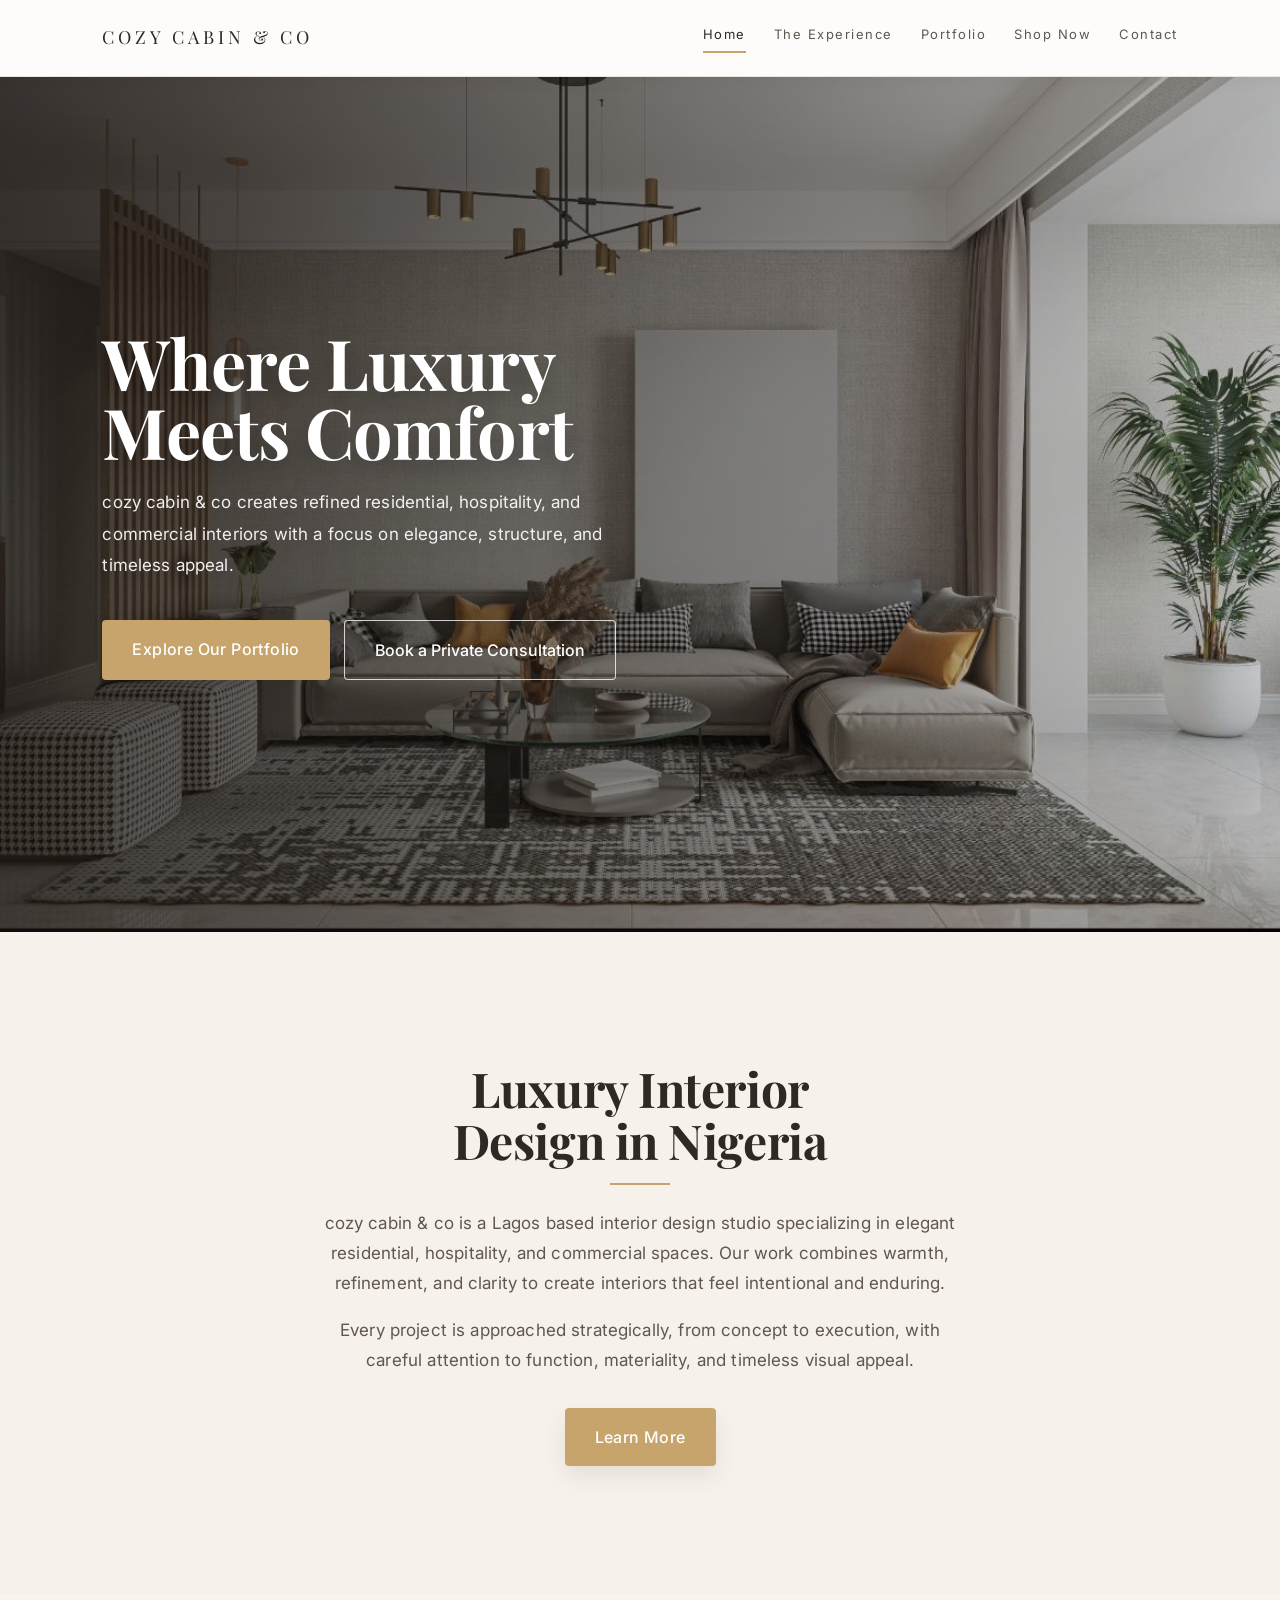
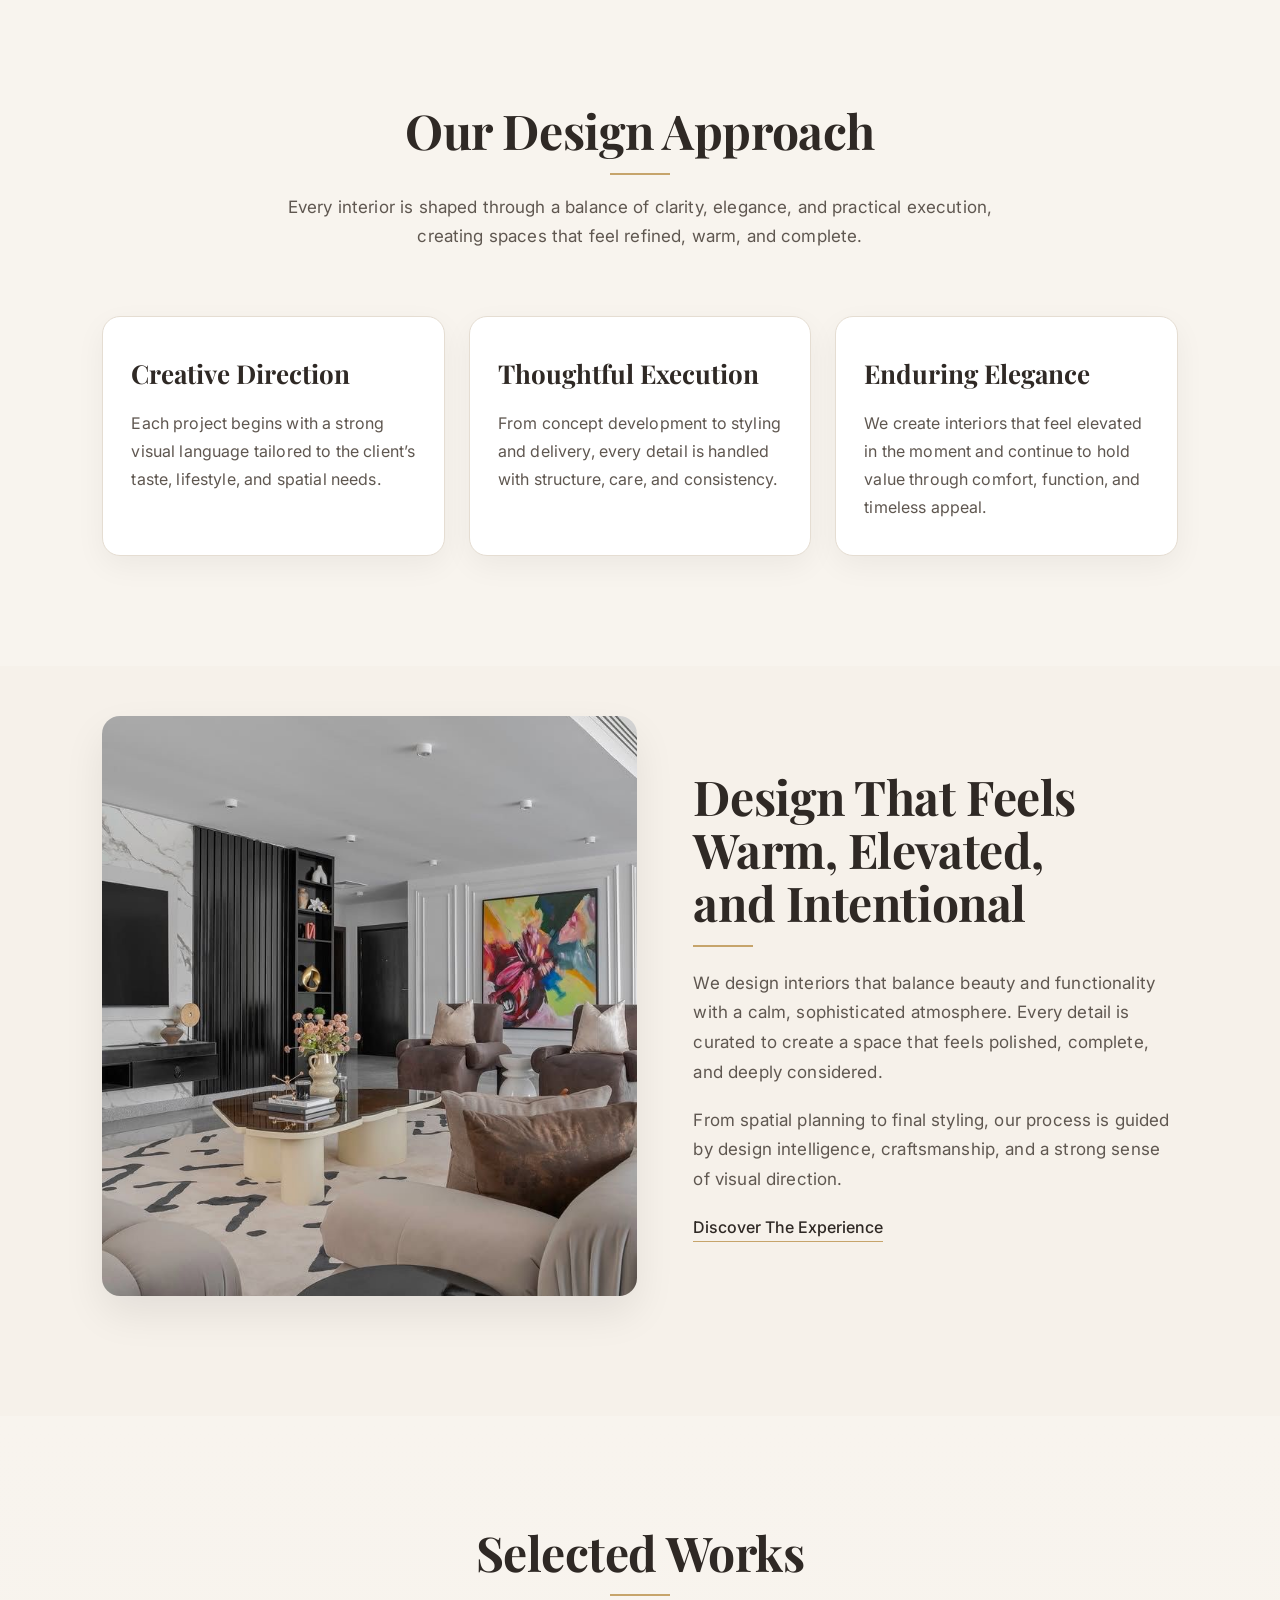
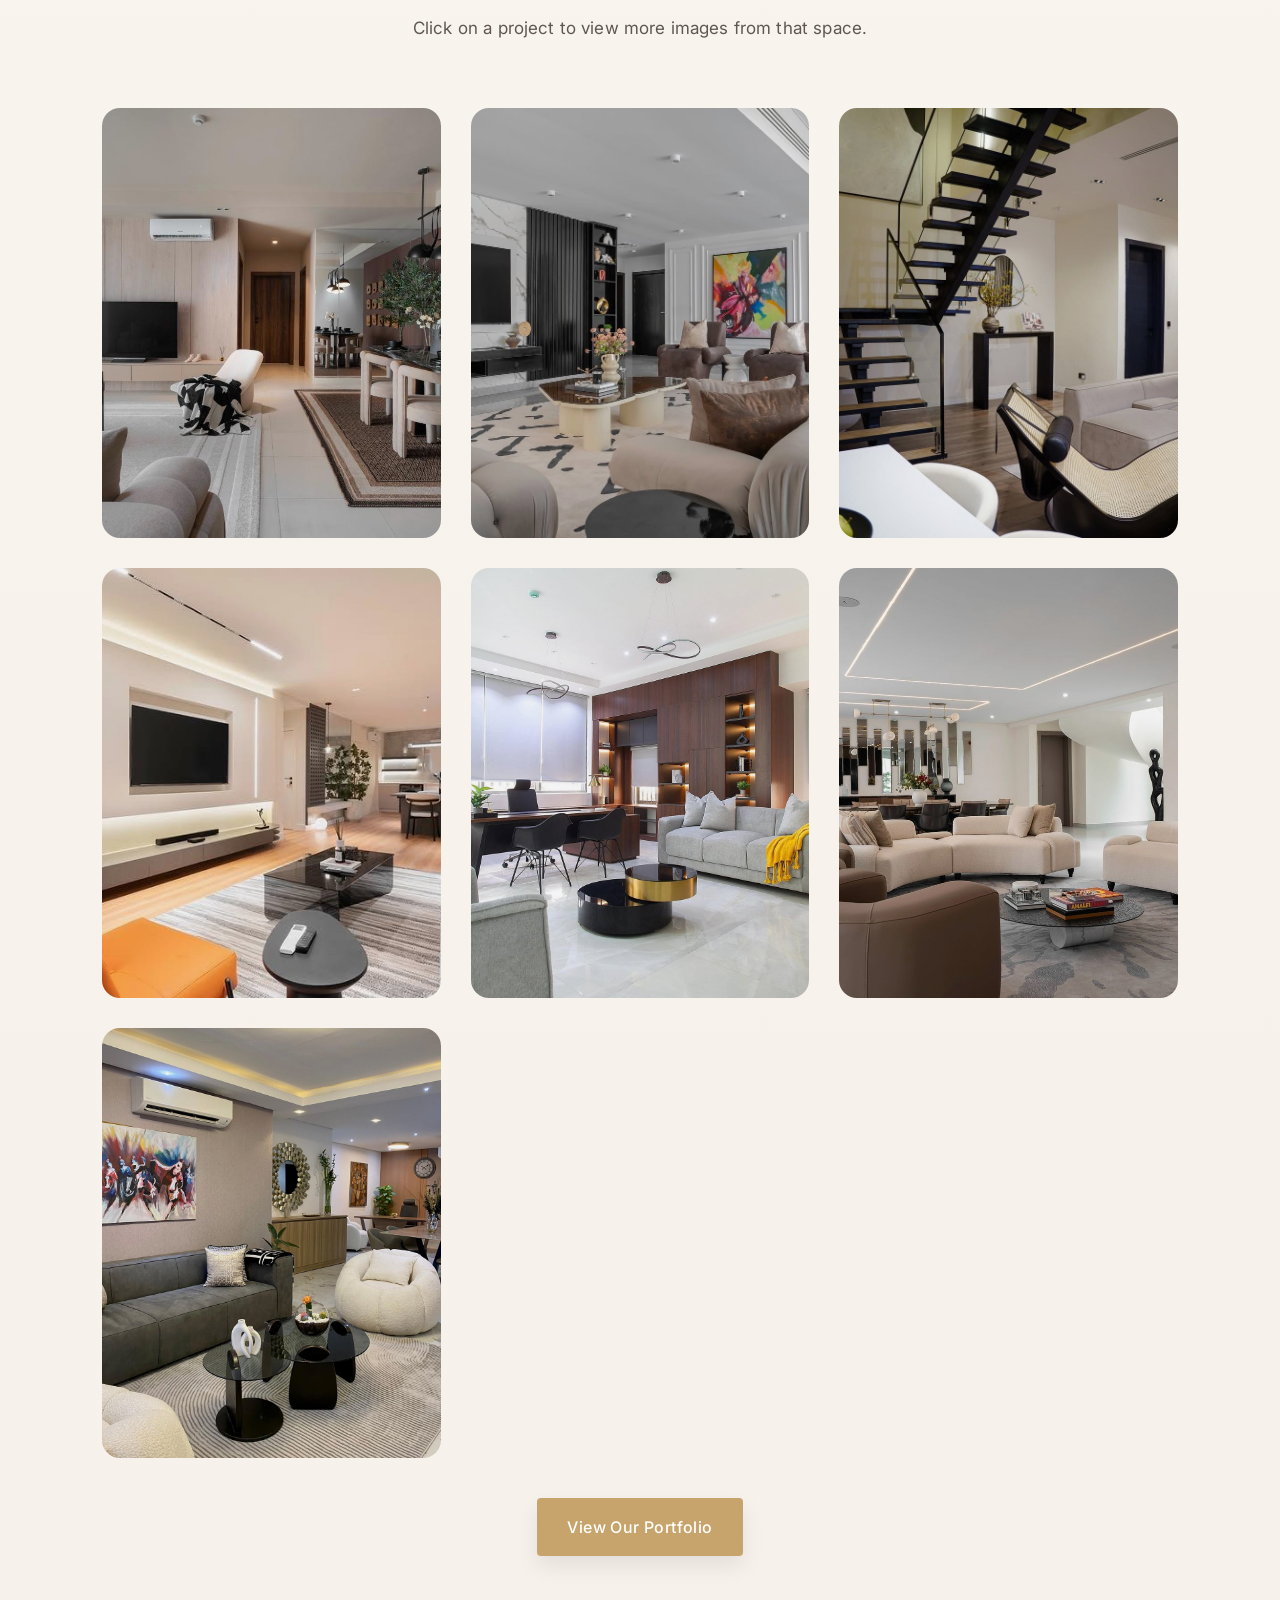
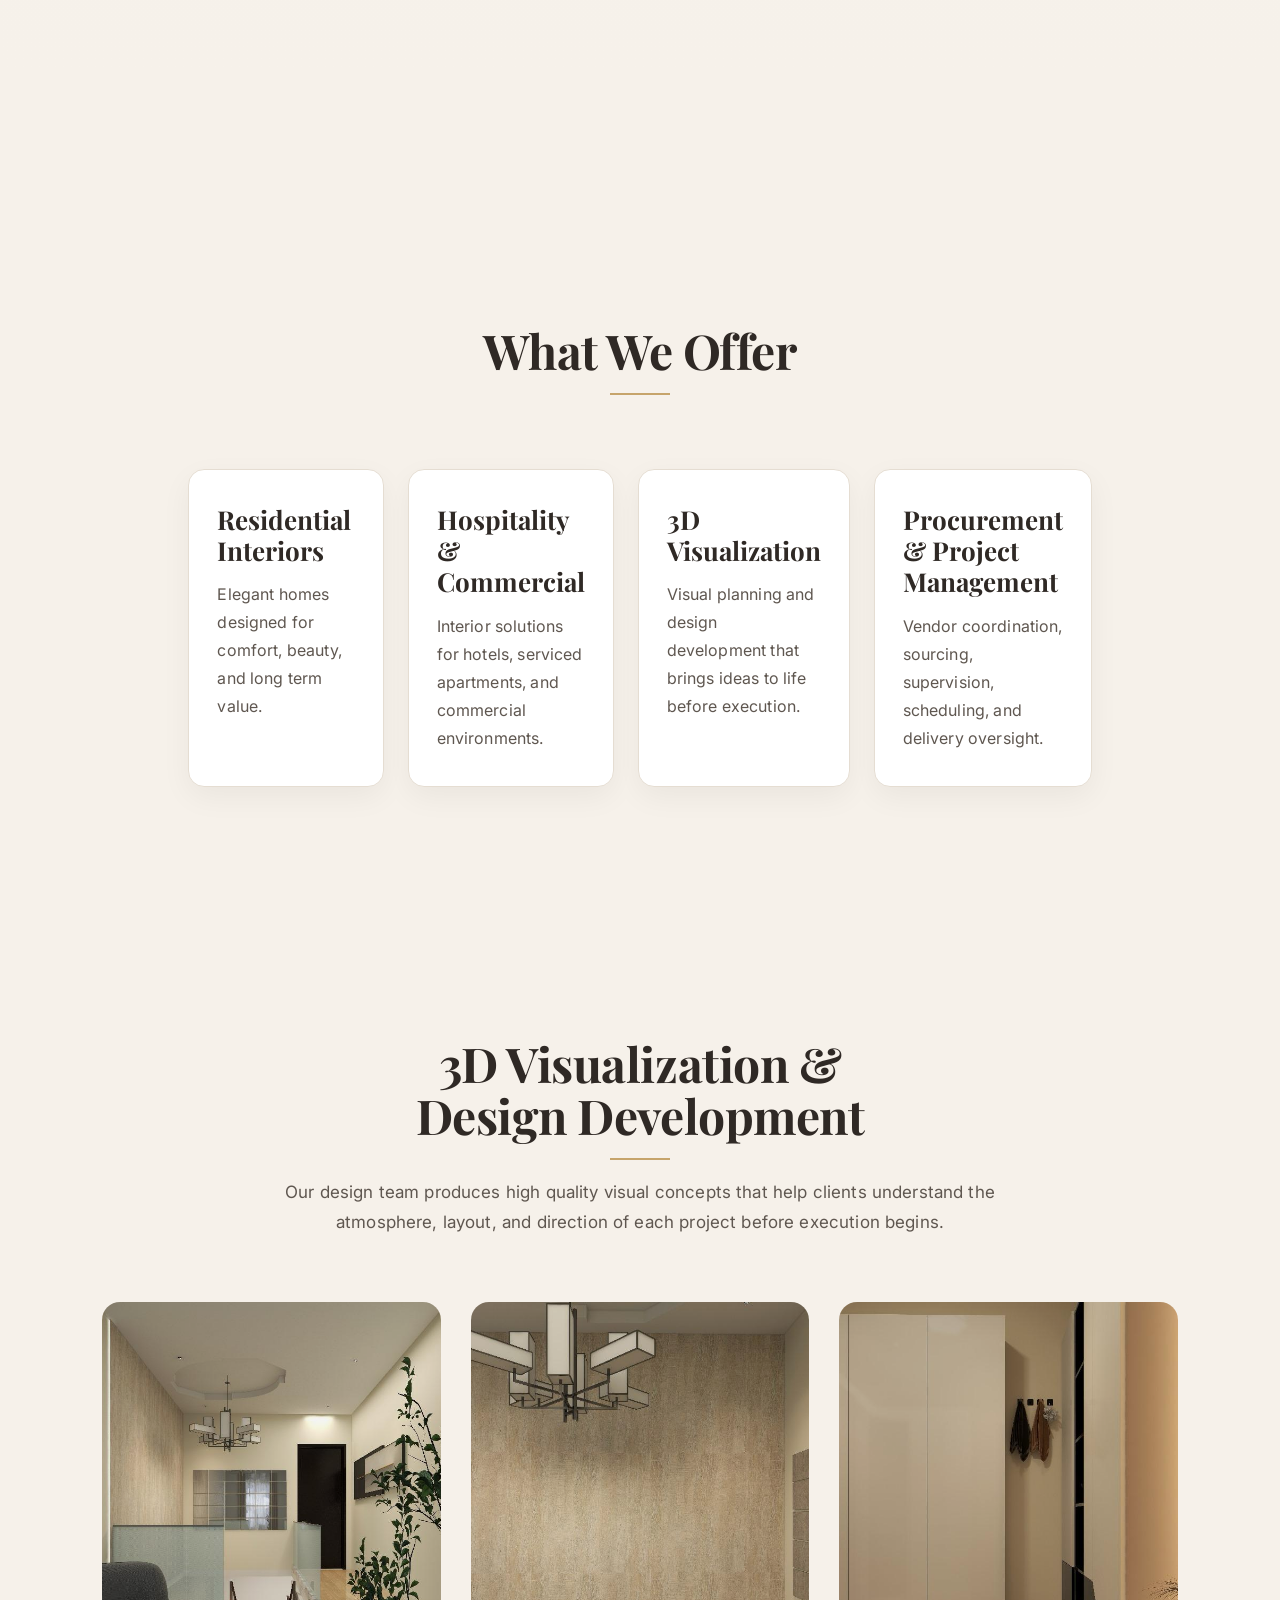
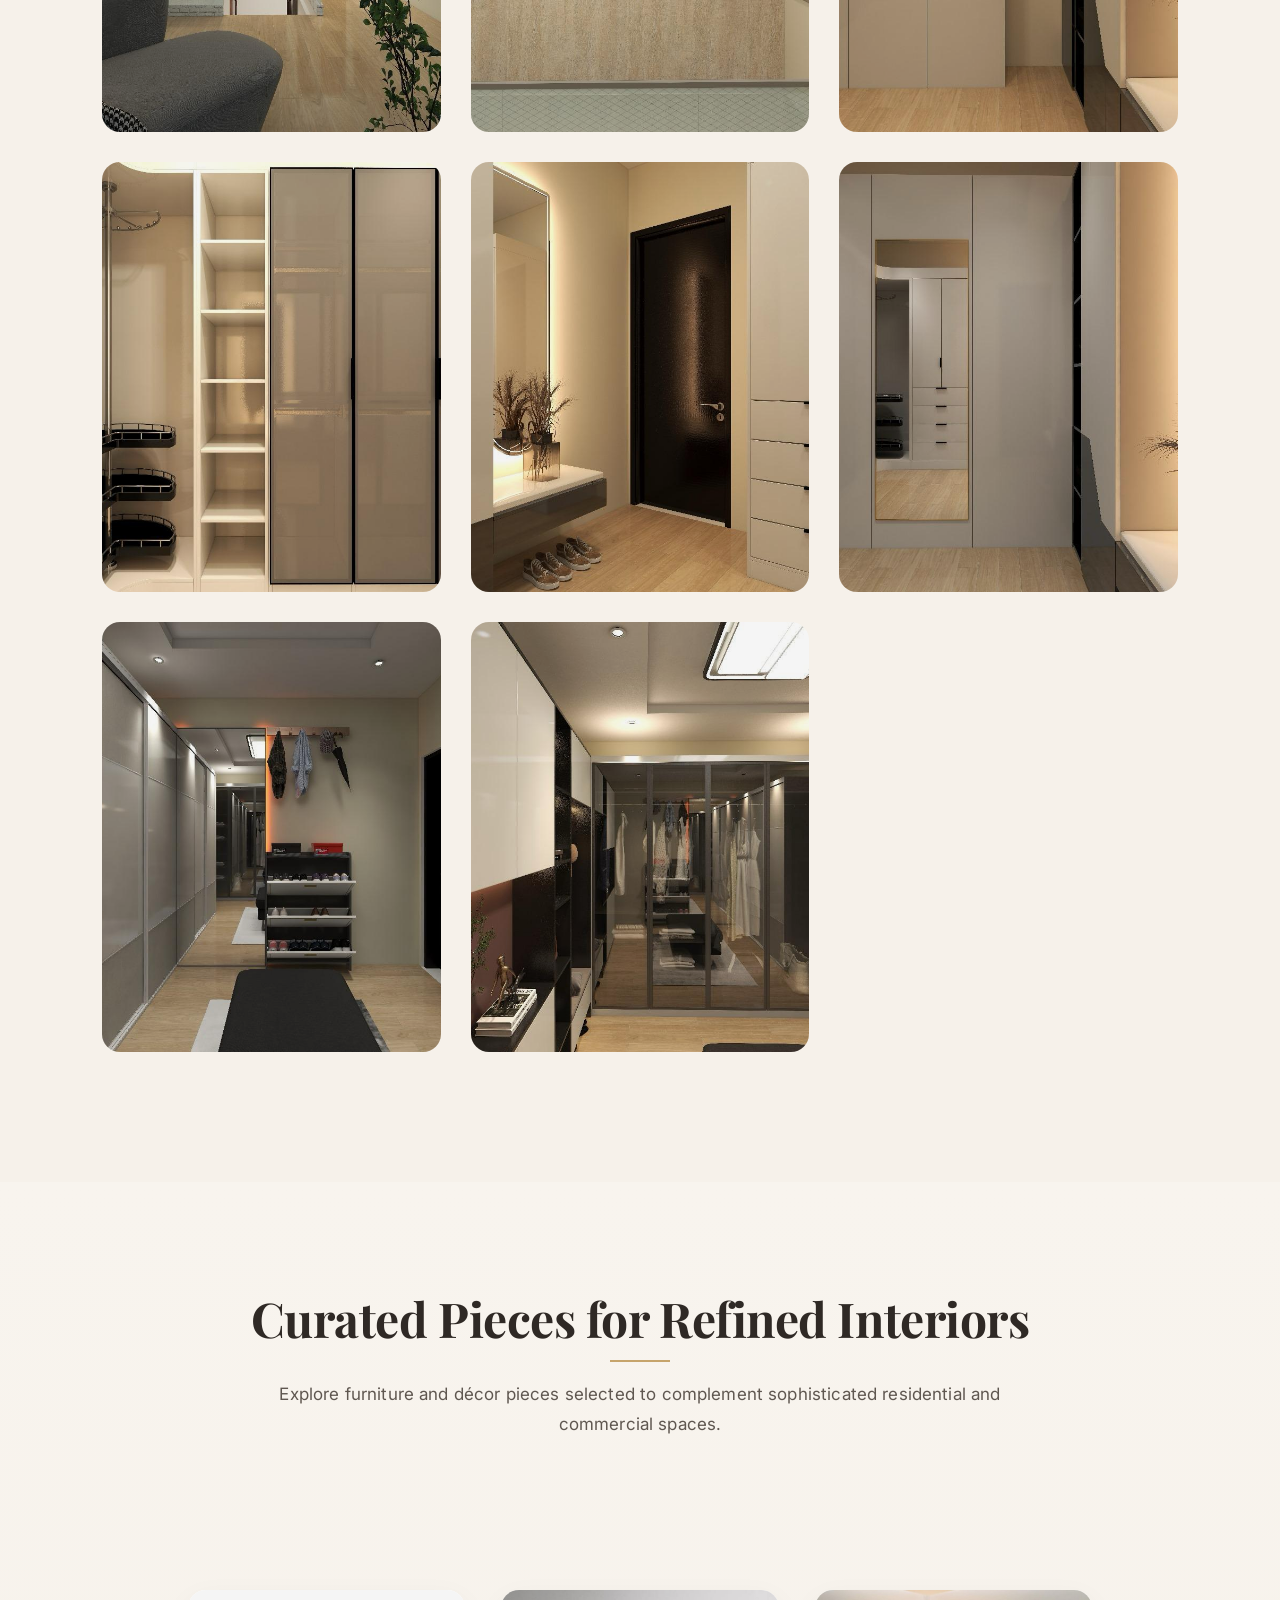
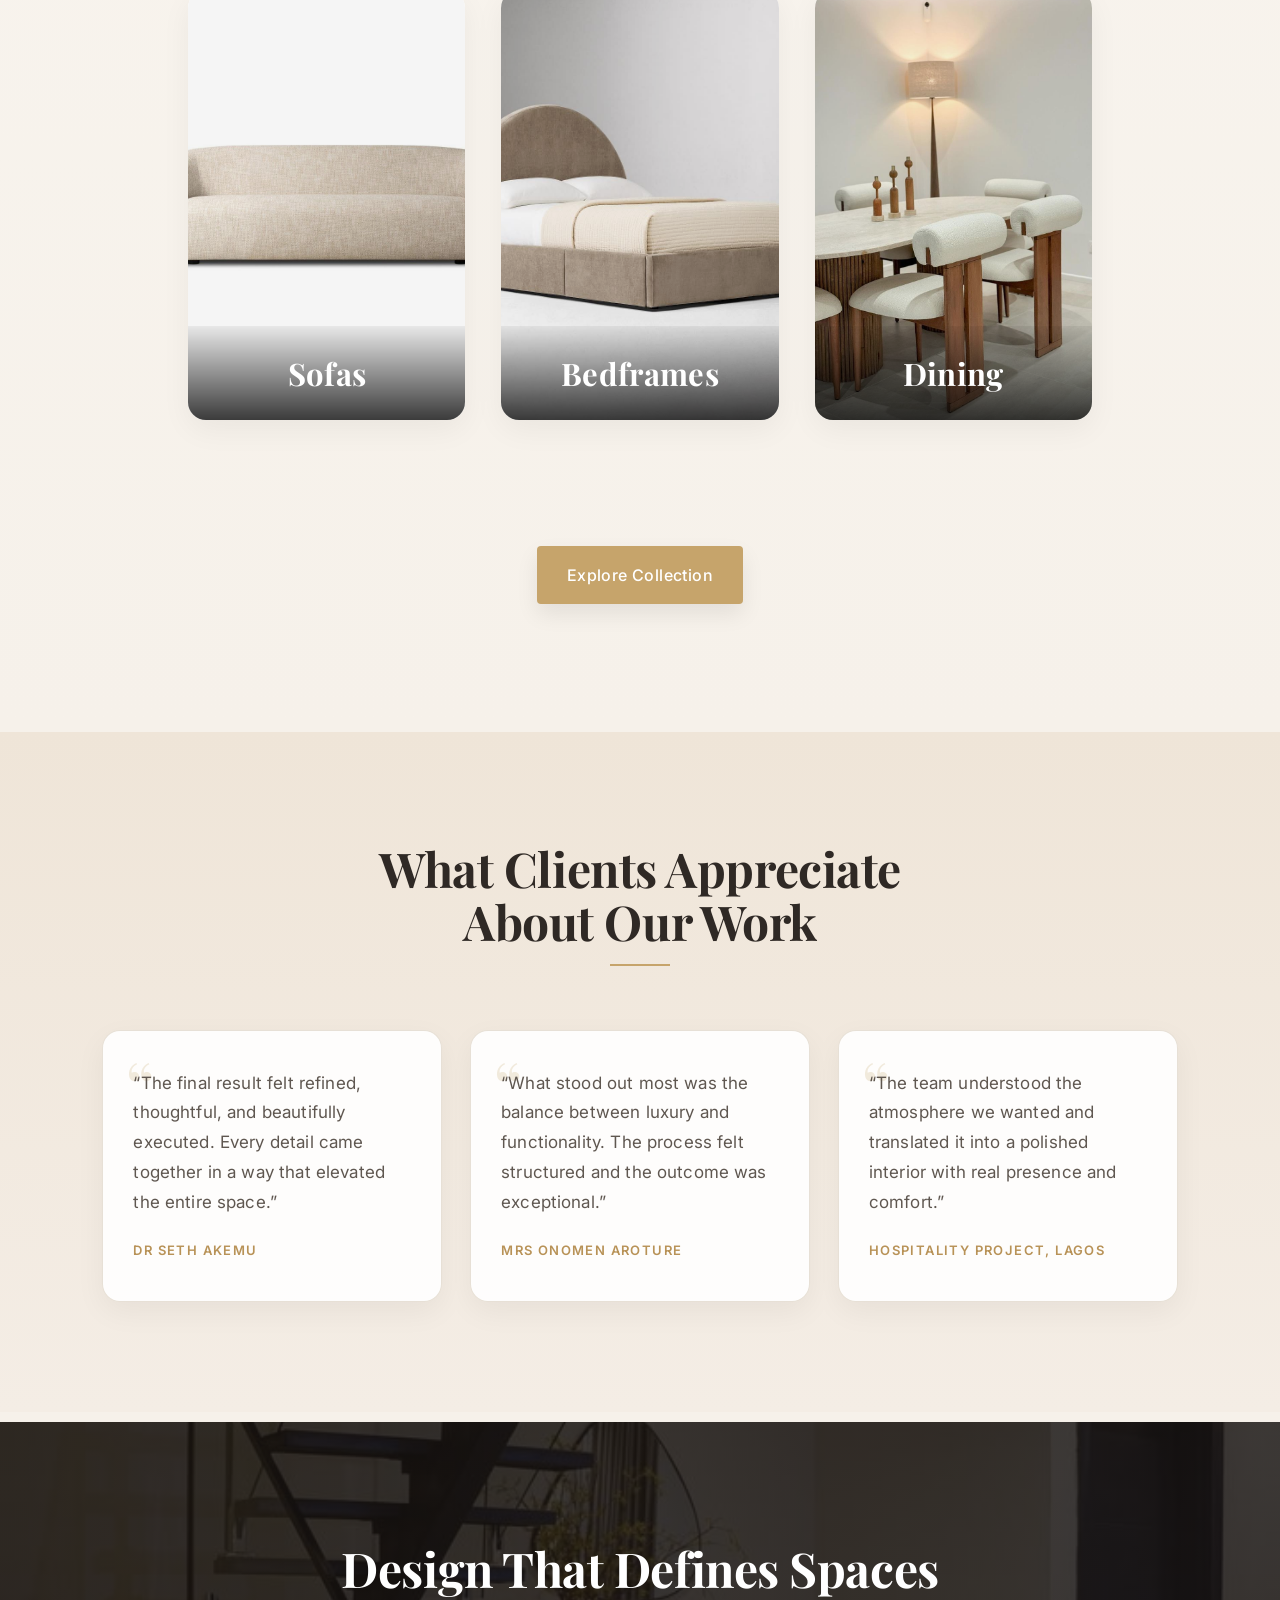
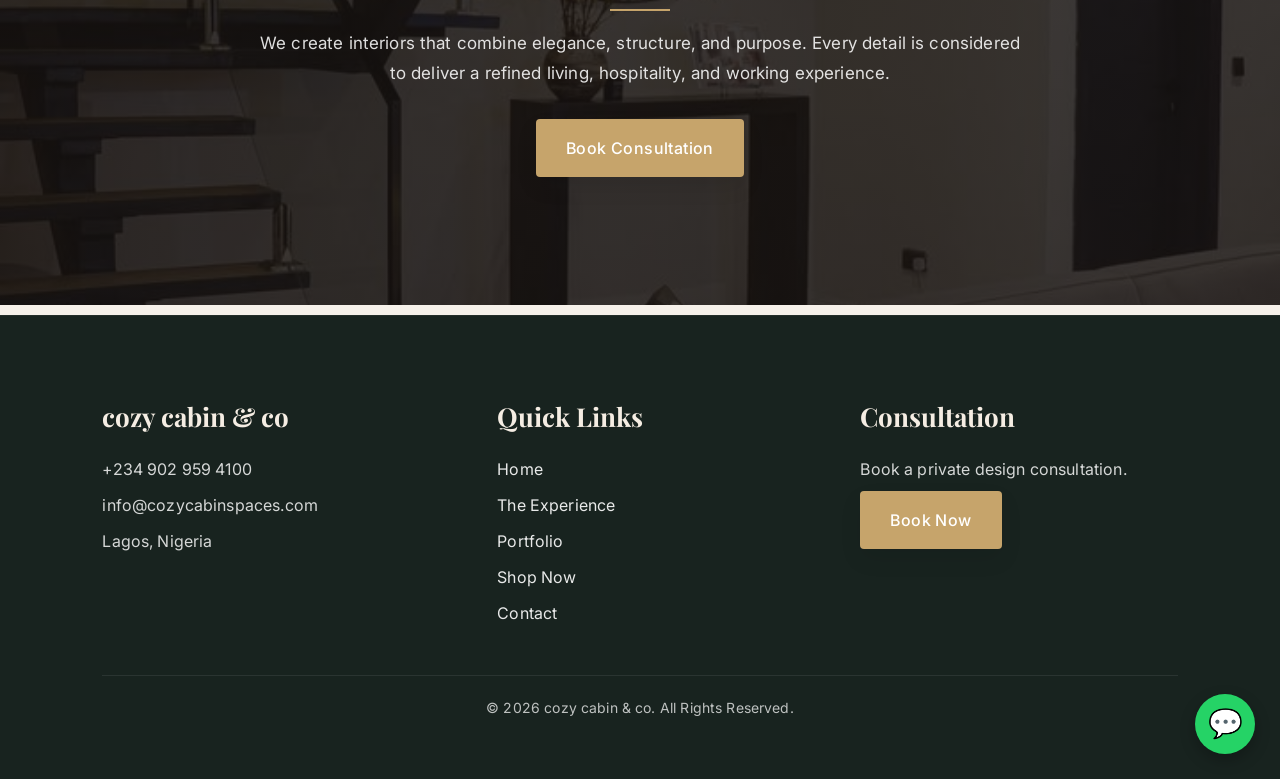
==== commit 31b66abd: "Add files via upload" ====
--- a/index.html
+++ b/index.html
@@ -57,41 +57,12 @@
   <a href="about.html" class="primary-btn">Learn More</a>
 </section>
 
-<!-- FOUNDER / BRAND SECTION -->
-<section class="founder-editorial fade-section">
-  <div class="founder-editorial-inner">
-    <div class="founder-copy">
-      <p class="section-tag">Founder’s Profile</p>
-      <h2>The Creative Vision Behind cozy cabin & co</h2>
-      <h3>Akiefa Brenda</h3>
-      <p class="founder-role">CEO & Creative Director</p>
-
-      <p>
-        Akiefa Brenda leads cozy cabin & co with a refined design perspective shaped by elegance, structure, and intentional living. Her direction brings together luxury aesthetics, functional planning, and a strong commitment to quality execution.
-      </p>
-
-      <p>
-        Through residential, hospitality, and commercial projects, the studio continues to create spaces that feel warm, elevated, and deeply considered.
-      </p>
-
-      <a href="contact.html" class="primary-btn">Book Consultation</a>
-    </div>
-
-    <div class="founder-accent-card">
-      <span class="accent-line"></span>
-      <p class="accent-label">Design-led Studio</p>
-      <h4>Luxury interiors shaped with clarity, warmth, and lasting value.</h4>
-    </div>
-  </div>
-</section>
-
 <!-- STUDIO VALUES -->
 <section class="studio-values fade-section">
   <div class="section-head">
-    <p class="section-tag">Our Studio</p>
-    <h2>A Team Built on Taste, Precision, and Execution</h2>
-    <p>
-      Our work is guided by a collaborative design process that values thoughtful detail, premium presentation, and seamless project coordination.
+    <h2>Our Design Approach</h2>
+    <p>
+      Every interior is shaped through a balance of clarity, elegance, and practical execution, creating spaces that feel refined, warm, and complete.
     </p>
   </div>
 
@@ -99,21 +70,21 @@
     <div class="studio-value-card">
       <h3>Creative Direction</h3>
       <p>
-        Every project begins with a strong visual and spatial concept tailored to the client’s lifestyle, brand, and project goals.
+        Each project begins with a strong visual language tailored to the client’s taste, lifestyle, and spatial needs.
       </p>
     </div>
 
     <div class="studio-value-card">
-      <h3>Refined Execution</h3>
-      <p>
-        From design development to procurement and delivery, every phase is handled with structure, care, and attention to quality.
+      <h3>Thoughtful Execution</h3>
+      <p>
+        From concept development to styling and delivery, every detail is handled with structure, care, and consistency.
       </p>
     </div>
 
     <div class="studio-value-card">
-      <h3>Timeless Results</h3>
-      <p>
-        We create interiors that feel elegant now and continue to hold value through comfort, function, and visual balance.
+      <h3>Enduring Elegance</h3>
+      <p>
+        We create interiors that feel elevated in the moment and continue to hold value through comfort, function, and timeless appeal.
       </p>
     </div>
   </div>
@@ -122,7 +93,7 @@
 <!-- SIGNATURE APPROACH -->
 <section class="split-section fade-section">
   <div class="split-image">
-    <img src="images/portfolio/p2.jpg" alt="Luxury interior detail">
+    <img src="images/portfolio/project-b-cover.jpg" alt="Luxury interior detail">
   </div>
 
   <div class="split-text">
@@ -145,65 +116,65 @@
   <div class="section-head">
     <h2>Selected Works</h2>
     <p>
-      A curated preview of interiors shaped with elegance, precision, and timeless value.
+      Click on a project to view more images from that space.
     </p>
   </div>
 
   <div class="portfolio-grid">
 
     <div class="portfolio-item project-trigger" data-project="project-a">
-      <img src="images/portfolio/p1.jpg" alt="Project A Lagos residential interior">
+      <img src="images/portfolio/project-a-cover.jpg" alt="Project A residential interior">
       <div class="portfolio-overlay">
         <h3>PROJECT A</h3>
-        <p>Lagos · Residential Interior</p>
+        <p>Residential Interior</p>
       </div>
     </div>
 
     <div class="portfolio-item project-trigger" data-project="project-b">
-      <img src="images/portfolio/p2.jpg" alt="Project B Lagos hospitality interior">
+      <img src="images/portfolio/project-b-cover.jpg" alt="Project B hospitality interior">
       <div class="portfolio-overlay">
         <h3>PROJECT B</h3>
-        <p>Lagos · Hospitality Interior</p>
+        <p>Hospitality Interior</p>
       </div>
     </div>
 
     <div class="portfolio-item project-trigger" data-project="project-c">
-      <img src="images/portfolio/p3.jpg" alt="Project C Lagos commercial interior">
+      <img src="images/portfolio/project-c-cover.jpg" alt="Project C commercial interior">
       <div class="portfolio-overlay">
         <h3>PROJECT C</h3>
-        <p>Lagos · Commercial Interior</p>
+        <p>Commercial Interior</p>
       </div>
     </div>
 
     <div class="portfolio-item project-trigger" data-project="project-d">
-      <img src="images/portfolio/p4.jpg" alt="Project D Lagos residential interior">
+      <img src="images/portfolio/project-d-cover.jpg" alt="Project D residential interior">
       <div class="portfolio-overlay">
         <h3>PROJECT D</h3>
-        <p>Lagos · Residential Interior</p>
+        <p>Residential Interior</p>
       </div>
     </div>
 
     <div class="portfolio-item project-trigger" data-project="project-e">
-      <img src="images/portfolio/p5.jpg" alt="Project E Lagos residential interior">
+      <img src="images/portfolio/project-e-cover.jpg" alt="Project E residential interior">
       <div class="portfolio-overlay">
         <h3>PROJECT E</h3>
-        <p>Lagos · Residential Interior</p>
+        <p>Residential Interior</p>
       </div>
     </div>
 
     <div class="portfolio-item project-trigger" data-project="project-f">
-      <img src="images/portfolio/p6.jpg" alt="Project F Lagos hospitality interior">
+      <img src="images/portfolio/project-f-cover.jpg" alt="Project F residential interior">
       <div class="portfolio-overlay">
         <h3>PROJECT F</h3>
-        <p>Lagos · Hospitality Interior</p>
+        <p>Residential Interior</p>
       </div>
     </div>
 
     <div class="portfolio-item project-trigger" data-project="project-g">
-      <img src="images/portfolio/p7.jpg" alt="Project G Lagos commercial interior">
+      <img src="images/portfolio/project-g-cover.jpg" alt="Project G interior project">
       <div class="portfolio-overlay">
         <h3>PROJECT G</h3>
-        <p>Lagos · Commercial Interior</p>
+        <p>Interior Project</p>
       </div>
     </div>
 
@@ -218,7 +189,7 @@
   <div id="project-a" class="project-gallery-panel">
     <div class="section-head">
       <h2>Project A</h2>
-      <p>Lagos · Residential Interior</p>
+      <p>Residential Interior</p>
     </div>
 
     <div class="portfolio-grid">
@@ -226,27 +197,27 @@
       <div class="portfolio-item"><img src="images/portfolio/project-a2.jpg" alt="Project A image 2"></div>
       <div class="portfolio-item"><img src="images/portfolio/project-a3.jpg" alt="Project A image 3"></div>
       <div class="portfolio-item"><img src="images/portfolio/project-a4.jpg" alt="Project A image 4"></div>
+      <div class="portfolio-item"><img src="images/portfolio/project-a5.jpg" alt="Project A image 5"></div>
     </div>
   </div>
 
   <div id="project-b" class="project-gallery-panel">
     <div class="section-head">
       <h2>Project B</h2>
-      <p>Lagos · Hospitality Interior</p>
+      <p>Hospitality Interior</p>
     </div>
 
     <div class="portfolio-grid">
       <div class="portfolio-item"><img src="images/portfolio/project-b1.jpg" alt="Project B image 1"></div>
       <div class="portfolio-item"><img src="images/portfolio/project-b2.jpg" alt="Project B image 2"></div>
       <div class="portfolio-item"><img src="images/portfolio/project-b3.jpg" alt="Project B image 3"></div>
-      <div class="portfolio-item"><img src="images/portfolio/project-b4.jpg" alt="Project B image 4"></div>
     </div>
   </div>
 
   <div id="project-c" class="project-gallery-panel">
     <div class="section-head">
       <h2>Project C</h2>
-      <p>Lagos · Commercial Interior</p>
+      <p>Commercial Interior</p>
     </div>
 
     <div class="portfolio-grid">
@@ -260,21 +231,20 @@
   <div id="project-d" class="project-gallery-panel">
     <div class="section-head">
       <h2>Project D</h2>
-      <p>Lagos · Residential Interior</p>
+      <p>Residential Interior</p>
     </div>
 
     <div class="portfolio-grid">
       <div class="portfolio-item"><img src="images/portfolio/project-d1.jpg" alt="Project D image 1"></div>
       <div class="portfolio-item"><img src="images/portfolio/project-d2.jpg" alt="Project D image 2"></div>
       <div class="portfolio-item"><img src="images/portfolio/project-d3.jpg" alt="Project D image 3"></div>
-      <div class="portfolio-item"><img src="images/portfolio/project-d4.jpg" alt="Project D image 4"></div>
     </div>
   </div>
 
   <div id="project-e" class="project-gallery-panel">
     <div class="section-head">
       <h2>Project E</h2>
-      <p>Lagos · Residential Interior</p>
+      <p>Residential Interior</p>
     </div>
 
     <div class="portfolio-grid">
@@ -282,13 +252,15 @@
       <div class="portfolio-item"><img src="images/portfolio/project-e2.jpg" alt="Project E image 2"></div>
       <div class="portfolio-item"><img src="images/portfolio/project-e3.jpg" alt="Project E image 3"></div>
       <div class="portfolio-item"><img src="images/portfolio/project-e4.jpg" alt="Project E image 4"></div>
+      <div class="portfolio-item"><img src="images/portfolio/project-e5.jpg" alt="Project E image 5"></div>
+      <div class="portfolio-item"><img src="images/portfolio/project-e6.jpg" alt="Project E image 6"></div>
     </div>
   </div>
 
   <div id="project-f" class="project-gallery-panel">
     <div class="section-head">
       <h2>Project F</h2>
-      <p>Lagos · Hospitality Interior</p>
+      <p>Residential Interior</p>
     </div>
 
     <div class="portfolio-grid">
@@ -302,7 +274,7 @@
   <div id="project-g" class="project-gallery-panel">
     <div class="section-head">
       <h2>Project G</h2>
-      <p>Lagos · Commercial Interior</p>
+      <p>Interior Project</p>
     </div>
 
     <div class="portfolio-grid">
@@ -310,6 +282,9 @@
       <div class="portfolio-item"><img src="images/portfolio/project-g2.jpg" alt="Project G image 2"></div>
       <div class="portfolio-item"><img src="images/portfolio/project-g3.jpg" alt="Project G image 3"></div>
       <div class="portfolio-item"><img src="images/portfolio/project-g4.jpg" alt="Project G image 4"></div>
+      <div class="portfolio-item"><img src="images/portfolio/project-g5.jpg" alt="Project G image 5"></div>
+      <div class="portfolio-item"><img src="images/portfolio/project-g6.jpg" alt="Project G image 6"></div>
+      <div class="portfolio-item"><img src="images/portfolio/project-g7.jpg" alt="Project G image 7"></div>
     </div>
   </div>
 
--- a/style.css
+++ b/style.css
@@ -132,14 +132,6 @@
   width:100%;
 }
 
-/* HIDE SMALL LABELS */
-
-.hero-subtitle,
-.section-tag,
-.founder-label{
-  display:none;
-}
-
 /* HERO */
 
 .hero{
@@ -148,7 +140,7 @@
   display:flex;
   align-items:center;
   padding:0 8%;
-  background:url("images/portfolio/p1.jpg") center center/cover no-repeat;
+  background:url("images/hero.jpg") center center/cover no-repeat;
   background-attachment:fixed;
   color:var(--white);
 }
@@ -384,60 +376,6 @@
   color:var(--gold-deep);
 }
 
-/* FOUNDER */
-
-.founder-section{
-  align-items:stretch;
-  background:linear-gradient(to bottom, #f7f1e9, #f3ece3);
-  border-top:1px solid var(--line);
-  border-bottom:1px solid var(--line);
-}
-
-.founder-card{
-  display:flex;
-  align-items:center;
-  justify-content:center;
-}
-
-.founder-card-inner{
-  width:100%;
-  background:linear-gradient(to bottom right, #ffffff, #fbf7f2);
-  border:1px solid var(--line);
-  padding:56px 44px;
-  border-radius:18px;
-  box-shadow:var(--shadow-soft);
-  transition:all 0.35s ease;
-}
-
-.founder-card-inner:hover{
-  transform:translateY(-6px);
-  box-shadow:var(--shadow-medium);
-}
-
-.founder-card-inner h3{
-  font-family:'Playfair Display',serif;
-  font-size:34px;
-  line-height:1.18;
-  color:var(--text-dark);
-  margin-bottom:16px;
-  padding-bottom:14px;
-  position:relative;
-}
-
-.founder-card-inner h3::after{
-  content:"";
-  display:block;
-  width:58px;
-  height:2px;
-  background:var(--gold);
-  margin-top:14px;
-}
-
-.founder-card-inner p{
-  font-size:17px;
-  color:var(--text-body);
-}
-
 /* PORTFOLIO + COLLECTION */
 
 .portfolio-preview{
@@ -635,14 +573,6 @@
   padding:40px 8% 90px;
 }
 
-.gallery-grid a{
-  display:block;
-  border-radius:16px;
-  overflow:hidden;
-  position:relative;
-  box-shadow:0 12px 28px rgba(0,0,0,0.06);
-}
-
 .gallery-grid img{
   width:100%;
   height:440px;
@@ -823,7 +753,7 @@
 /* DARK SECTION */
 
 .dark-section{
-  background:linear-gradient(rgba(23,19,17,0.82), rgba(23,19,17,0.82)), url("images/portfolio/p3.jpg") center center/cover no-repeat;
+  background:linear-gradient(rgba(23,19,17,0.82), rgba(23,19,17,0.82)), url("images/portfolio/project-c-cover.jpg") center center/cover no-repeat;
   padding:120px 8%;
   color:var(--white);
   text-align:center;
@@ -936,6 +866,63 @@
   transform:translateY(0);
 }
 
+/* STUDIO VALUES */
+
+.studio-values{
+  padding:110px 8%;
+  background:var(--bg-cream);
+}
+
+.studio-values-grid{
+  display:grid;
+  grid-template-columns:repeat(3,1fr);
+  gap:24px;
+}
+
+.studio-value-card{
+  background:var(--white);
+  border:1px solid var(--line);
+  border-radius:18px;
+  padding:34px 28px;
+  box-shadow:var(--shadow-soft);
+  transition:all 0.35s ease;
+}
+
+.studio-value-card:hover{
+  transform:translateY(-6px);
+  box-shadow:var(--shadow-medium);
+}
+
+.studio-value-card h3{
+  font-family:'Playfair Display',serif;
+  font-size:26px;
+  color:var(--text-dark);
+  margin-bottom:12px;
+}
+
+/* PROJECT INTERACTION */
+
+.project-trigger{
+  cursor:pointer;
+}
+
+.project-galleries{
+  padding:0 8% 110px;
+}
+
+.project-gallery-panel{
+  display:none;
+  padding:40px 0 20px;
+}
+
+.project-gallery-panel.active{
+  display:block;
+}
+
+.project-gallery-panel .section-head{
+  margin-bottom:40px;
+}
+
 /* TABLET */
 
 @media(max-width:1024px){
@@ -947,7 +934,8 @@
   }
 
   .testimonial-grid,
-  .vision-grid{
+  .vision-grid,
+  .studio-values-grid{
     grid-template-columns:1fr;
   }
 
@@ -1023,7 +1011,8 @@
 
   .intro,
   .soft-section,
-  .testimonial-section{
+  .testimonial-section,
+  .studio-values{
     padding:82px 8%;
   }
 
@@ -1031,7 +1020,8 @@
   .section-head h2,
   .split-text h2,
   .dark-section h2,
-  .page-hero h1{
+  .page-hero h1,
+  .gallery-hero h1{
     font-size:40px;
   }
 
@@ -1039,7 +1029,8 @@
   .collection-grid,
   .gallery-grid,
   .footer-grid,
-  .services-grid{
+  .services-grid,
+  .studio-values-grid{
     grid-template-columns:1fr;
   }
 
@@ -1070,15 +1061,11 @@
     text-align:left;
   }
 
-  .founder-card-inner,
   .testimonial-card,
   .service-card,
-  .vision-card{
+  .vision-card,
+  .studio-value-card{
     padding:30px 24px;
-  }
-
-  .gallery-hero h1{
-    font-size:40px;
   }
 
   .gallery-grid{
@@ -1087,6 +1074,10 @@
   }
 
   .gallery-back{
+    padding:0 8% 70px;
+  }
+
+  .project-galleries{
     padding:0 8% 70px;
   }
 }
@@ -1120,296 +1111,4 @@
     font-size:15px;
     line-height:1.7;
   }
-}
-
-  .founder-card-inner,
-  .testimonial-card,
-  .service-card,
-  .vision-card{
-    padding:30px 24px;
-  }
-
-  .founder-editorial {
-  padding: 110px 8%;
-  background: linear-gradient(to bottom, #f7f1e9, #f3ece3);
-  border-top: 1px solid var(--line);
-  border-bottom: 1px solid var(--line);
-}
-
-.founder-editorial-inner {
-  display: grid;
-  grid-template-columns: 1.25fr 0.75fr;
-  gap: 40px;
-  align-items: stretch;
-}
-
-.founder-copy {
-  background: rgba(255,255,255,0.7);
-  border: 1px solid var(--line);
-  border-radius: 18px;
-  padding: 50px 44px;
-  box-shadow: var(--shadow-soft);
-}
-
-.founder-copy h2 {
-  margin-bottom: 16px;
-}
-
-.founder-copy h3 {
-  font-family: 'Playfair Display', serif;
-  font-size: 30px;
-  color: var(--text-dark);
-  margin-bottom: 8px;
-}
-
-.founder-copy p {
-  margin-bottom: 16px;
-}
-
-.founder-accent-card {
-  background: var(--deep);
-  color: var(--white);
-  border-radius: 18px;
-  padding: 42px 34px;
-  display: flex;
-  flex-direction: column;
-  justify-content: center;
-  box-shadow: var(--shadow-medium);
-}
-
-.accent-line {
-  width: 56px;
-  height: 2px;
-  background: var(--gold);
-  display: block;
-  margin-bottom: 22px;
-}
-
-.accent-label {
-  font-size: 12px;
-  letter-spacing: 1.6px;
-  text-transform: uppercase;
-  color: rgba(255,255,255,0.72);
-  margin-bottom: 14px;
-}
-
-.founder-accent-card h4 {
-  font-family: 'Playfair Display', serif;
-  font-size: 30px;
-  line-height: 1.2;
-  color: var(--white);
-}
-
-.studio-values {
-  padding: 110px 8%;
-  background: var(--bg-cream);
-}
-
-.studio-values-grid {
-  display: grid;
-  grid-template-columns: repeat(3, 1fr);
-  gap: 24px;
-}
-
-.studio-value-card {
-  background: var(--white);
-  border: 1px solid var(--line);
-  border-radius: 18px;
-  padding: 34px 28px;
-  box-shadow: var(--shadow-soft);
-  transition: all 0.35s ease;
-}
-
-.studio-value-card:hover {
-  transform: translateY(-6px);
-  box-shadow: var(--shadow-medium);
-}
-
-.studio-value-card h3 {
-  font-family: 'Playfair Display', serif;
-  font-size: 26px;
-  color: var(--text-dark);
-  margin-bottom: 12px;
-}
-
-.project-gallery-section {
-  scroll-margin-top: 110px;
-}
-
-.project-gallery-section .portfolio-grid {
-  margin-top: 18px;
-}
-
-@media (max-width: 992px) {
-  .founder-editorial-inner,
-  .studio-values-grid {
-    grid-template-columns: 1fr;
-  }
-}
-
-@media (max-width: 768px) {
-  .founder-editorial,
-  .studio-values {
-    padding: 82px 8%;
-  }
-
-  .founder-copy,
-  .founder-accent-card,
-  .studio-value-card {
-    padding: 30px 24px;
-  }
-
-  .founder-copy h3,
-  .founder-accent-card h4 {
-    font-size: 26px;
-  }
-}
-
-.founder-editorial {
-  padding: 110px 8%;
-  background: linear-gradient(to bottom, #f7f1e9, #f3ece3);
-  border-top: 1px solid var(--line);
-  border-bottom: 1px solid var(--line);
-}
-
-.founder-editorial-inner {
-  display: grid;
-  grid-template-columns: 1.25fr 0.75fr;
-  gap: 40px;
-  align-items: stretch;
-}
-
-.founder-copy {
-  background: rgba(255,255,255,0.7);
-  border: 1px solid var(--line);
-  border-radius: 18px;
-  padding: 50px 44px;
-  box-shadow: var(--shadow-soft);
-}
-
-.founder-copy h2 {
-  margin-bottom: 16px;
-}
-
-.founder-copy h3 {
-  font-family: 'Playfair Display', serif;
-  font-size: 30px;
-  color: var(--text-dark);
-  margin-bottom: 8px;
-}
-
-.founder-copy p {
-  margin-bottom: 16px;
-}
-
-.founder-accent-card {
-  background: var(--deep);
-  color: var(--white);
-  border-radius: 18px;
-  padding: 42px 34px;
-  display: flex;
-  flex-direction: column;
-  justify-content: center;
-  box-shadow: var(--shadow-medium);
-}
-
-.accent-line {
-  width: 56px;
-  height: 2px;
-  background: var(--gold);
-  display: block;
-  margin-bottom: 22px;
-}
-
-.accent-label {
-  font-size: 12px;
-  letter-spacing: 1.6px;
-  text-transform: uppercase;
-  color: rgba(255,255,255,0.72);
-  margin-bottom: 14px;
-}
-
-.founder-accent-card h4 {
-  font-family: 'Playfair Display', serif;
-  font-size: 30px;
-  line-height: 1.2;
-  color: var(--white);
-}
-
-.studio-values {
-  padding: 110px 8%;
-  background: var(--bg-cream);
-}
-
-.studio-values-grid {
-  display: grid;
-  grid-template-columns: repeat(3, 1fr);
-  gap: 24px;
-}
-
-.studio-value-card {
-  background: var(--white);
-  border: 1px solid var(--line);
-  border-radius: 18px;
-  padding: 34px 28px;
-  box-shadow: var(--shadow-soft);
-  transition: all 0.35s ease;
-}
-
-.studio-value-card:hover {
-  transform: translateY(-6px);
-  box-shadow: var(--shadow-medium);
-}
-
-.studio-value-card h3 {
-  font-family: 'Playfair Display', serif;
-  font-size: 26px;
-  color: var(--text-dark);
-  margin-bottom: 12px;
-}
-
-.project-trigger {
-  cursor: pointer;
-}
-
-.project-galleries {
-  padding: 0 8% 110px;
-}
-
-.project-gallery-panel {
-  display: none;
-  padding: 40px 0 20px;
-}
-
-.project-gallery-panel.active {
-  display: block;
-}
-
-.project-gallery-panel .section-head {
-  margin-bottom: 40px;
-}
-
-@media (max-width: 992px) {
-  .founder-editorial-inner,
-  .studio-values-grid {
-    grid-template-columns: 1fr;
-  }
-}
-
-@media (max-width: 768px) {
-  .founder-editorial,
-  .studio-values {
-    padding: 82px 8%;
-  }
-
-  .founder-copy,
-  .founder-accent-card,
-  .studio-value-card {
-    padding: 30px 24px;
-  }
-
-  .founder-copy h3,
-  .founder-accent-card h4 {
-    font-size: 26px;
-  }
 }
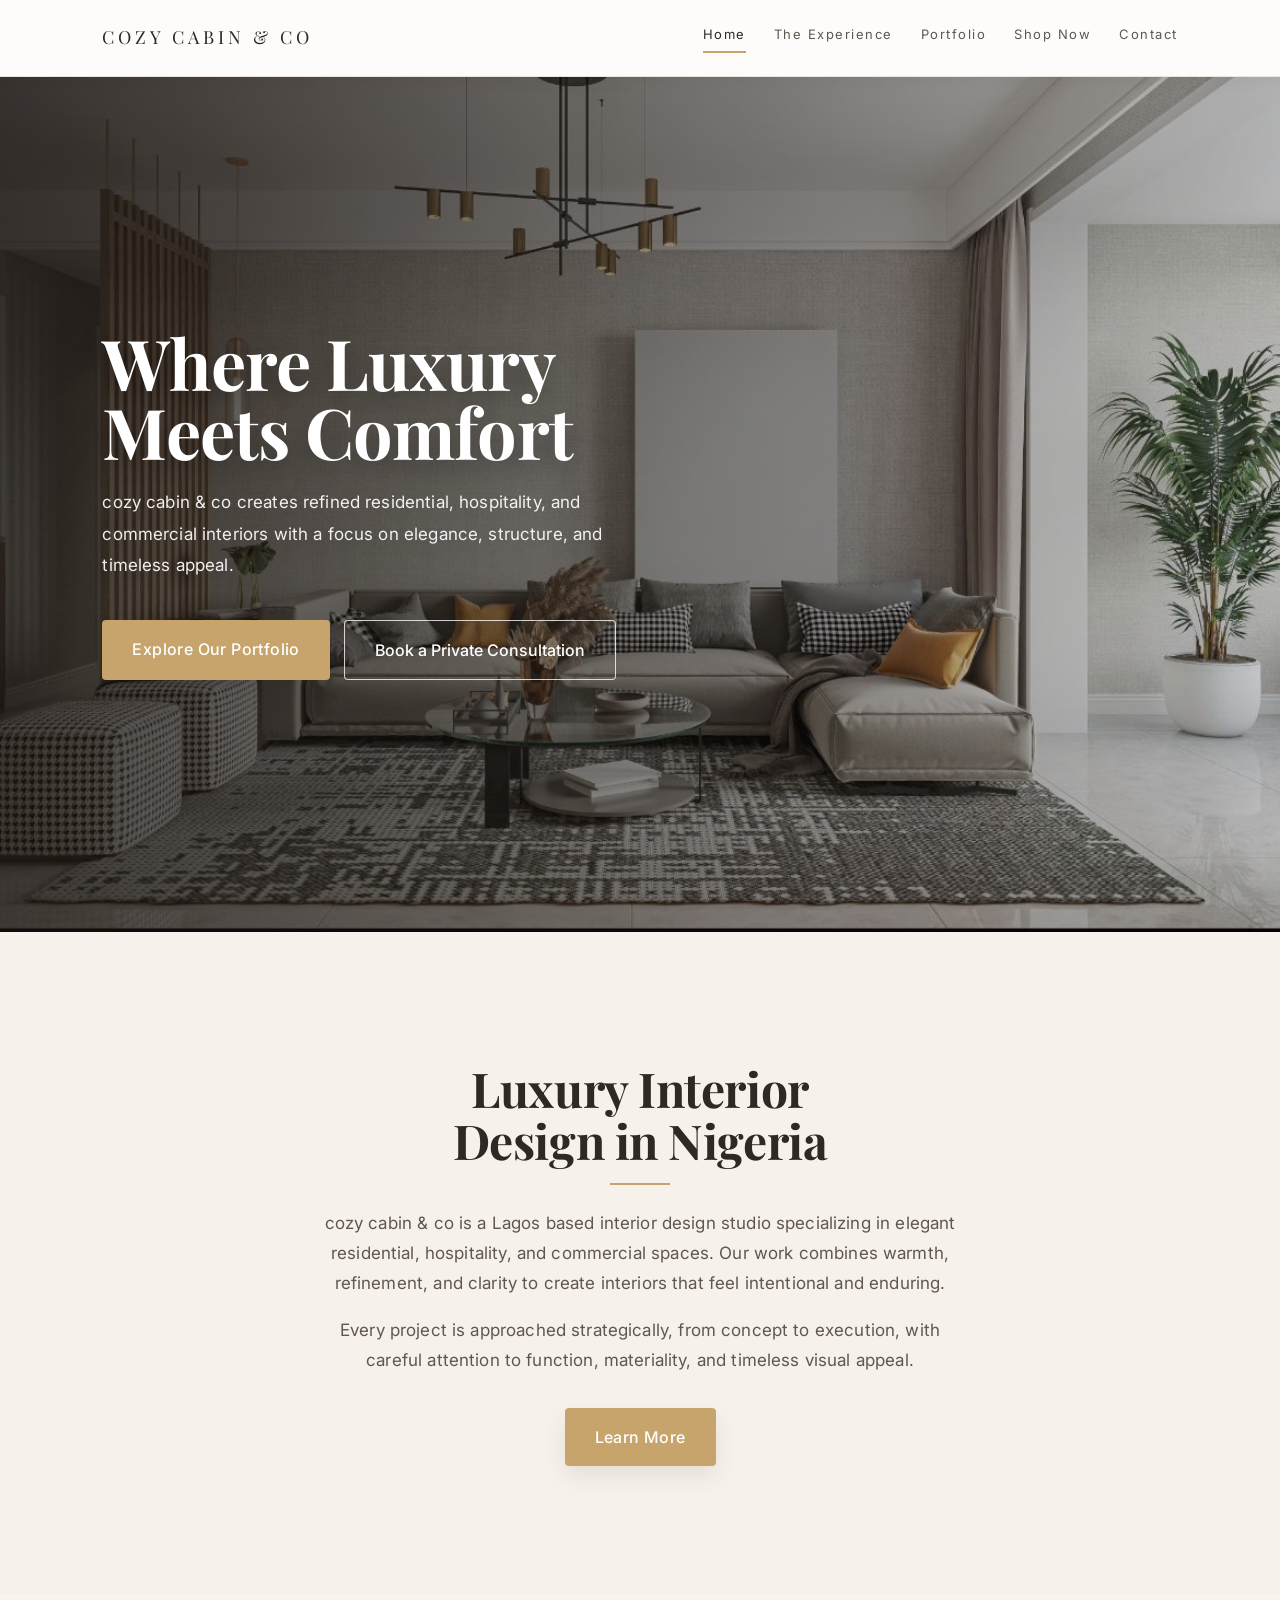
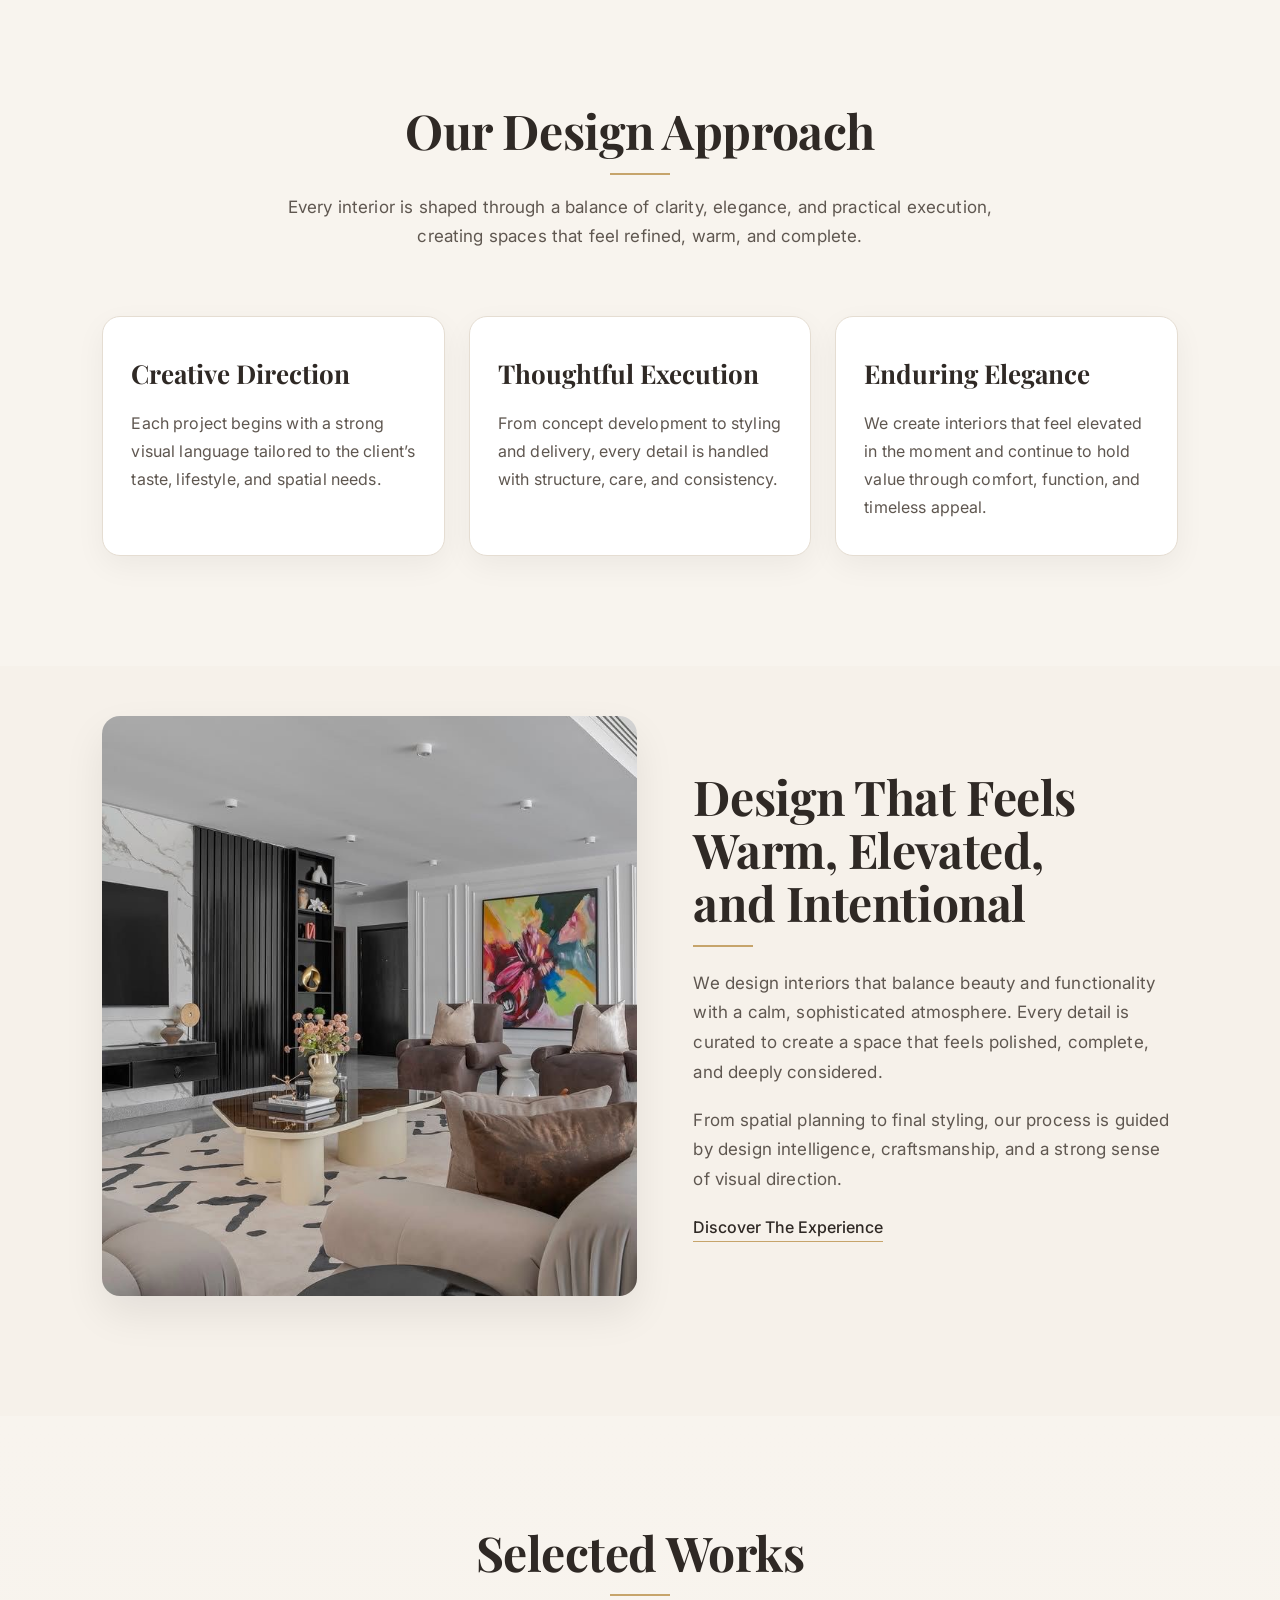
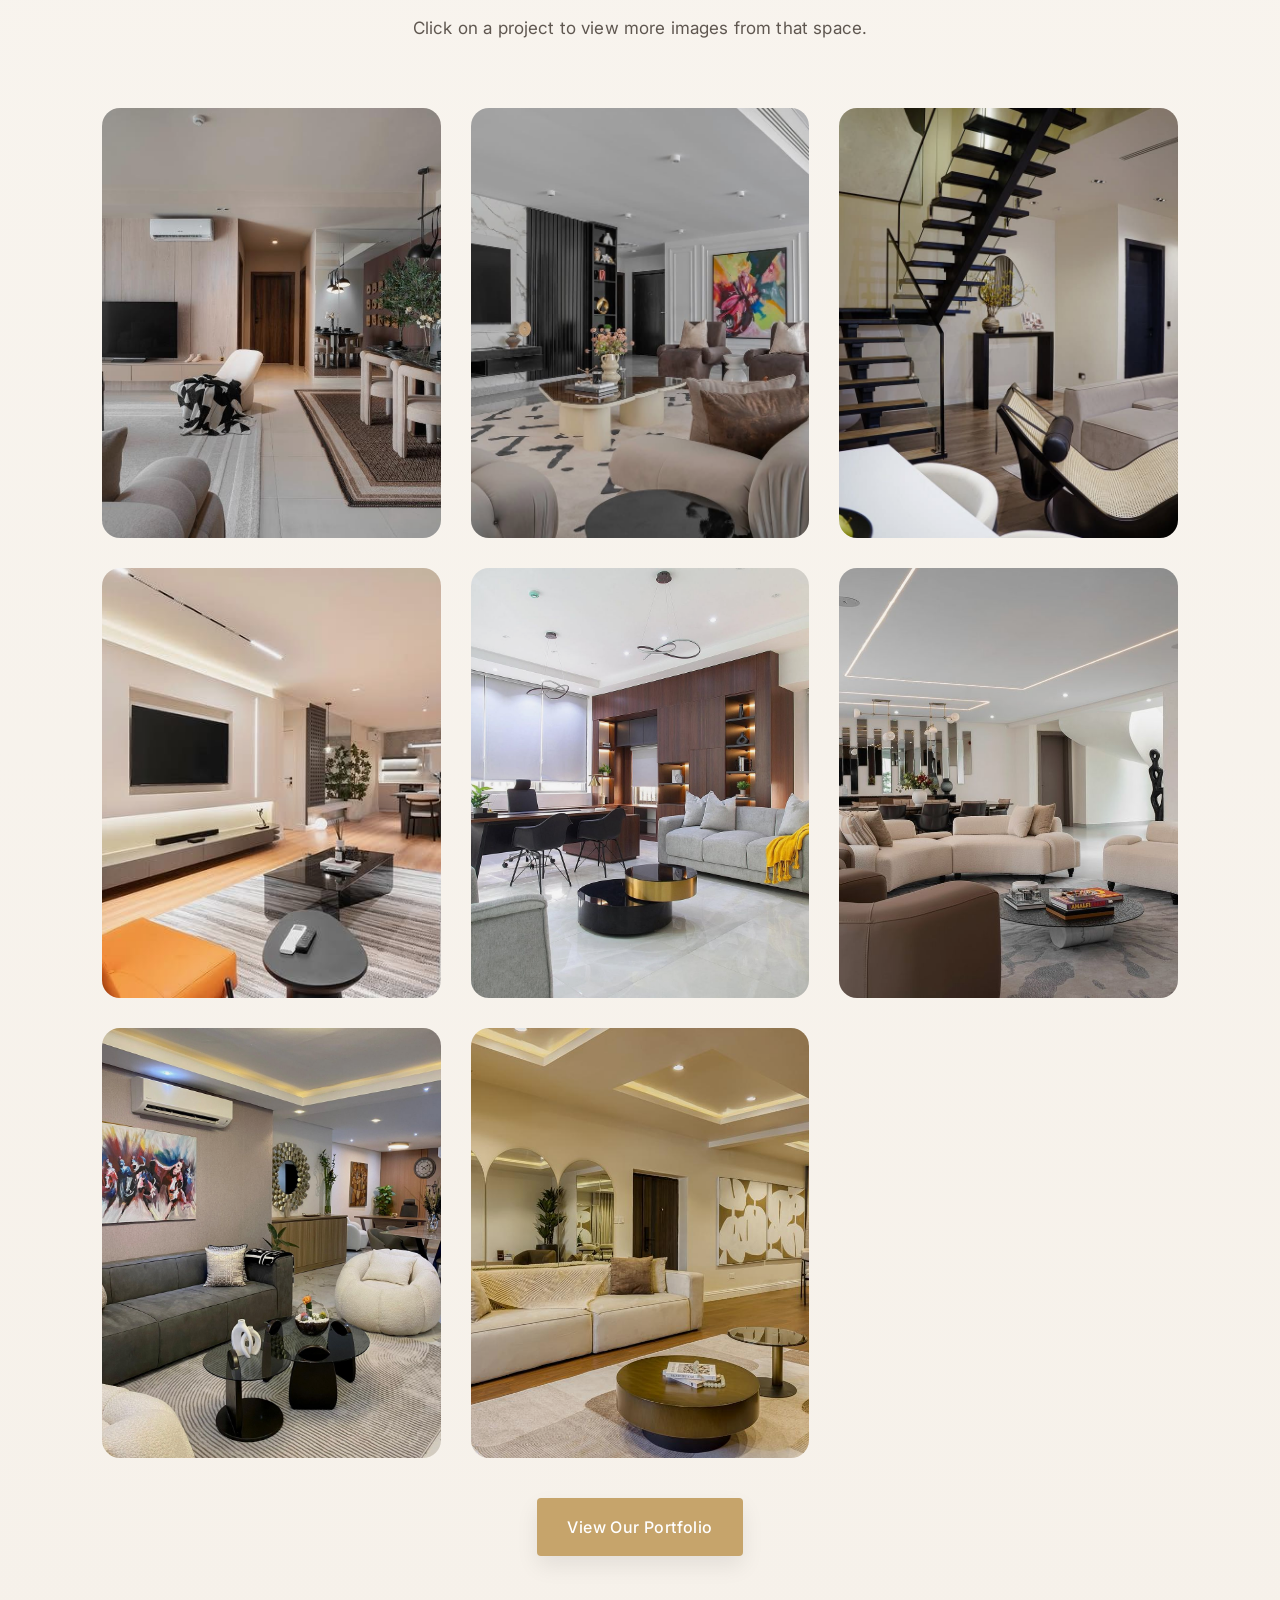
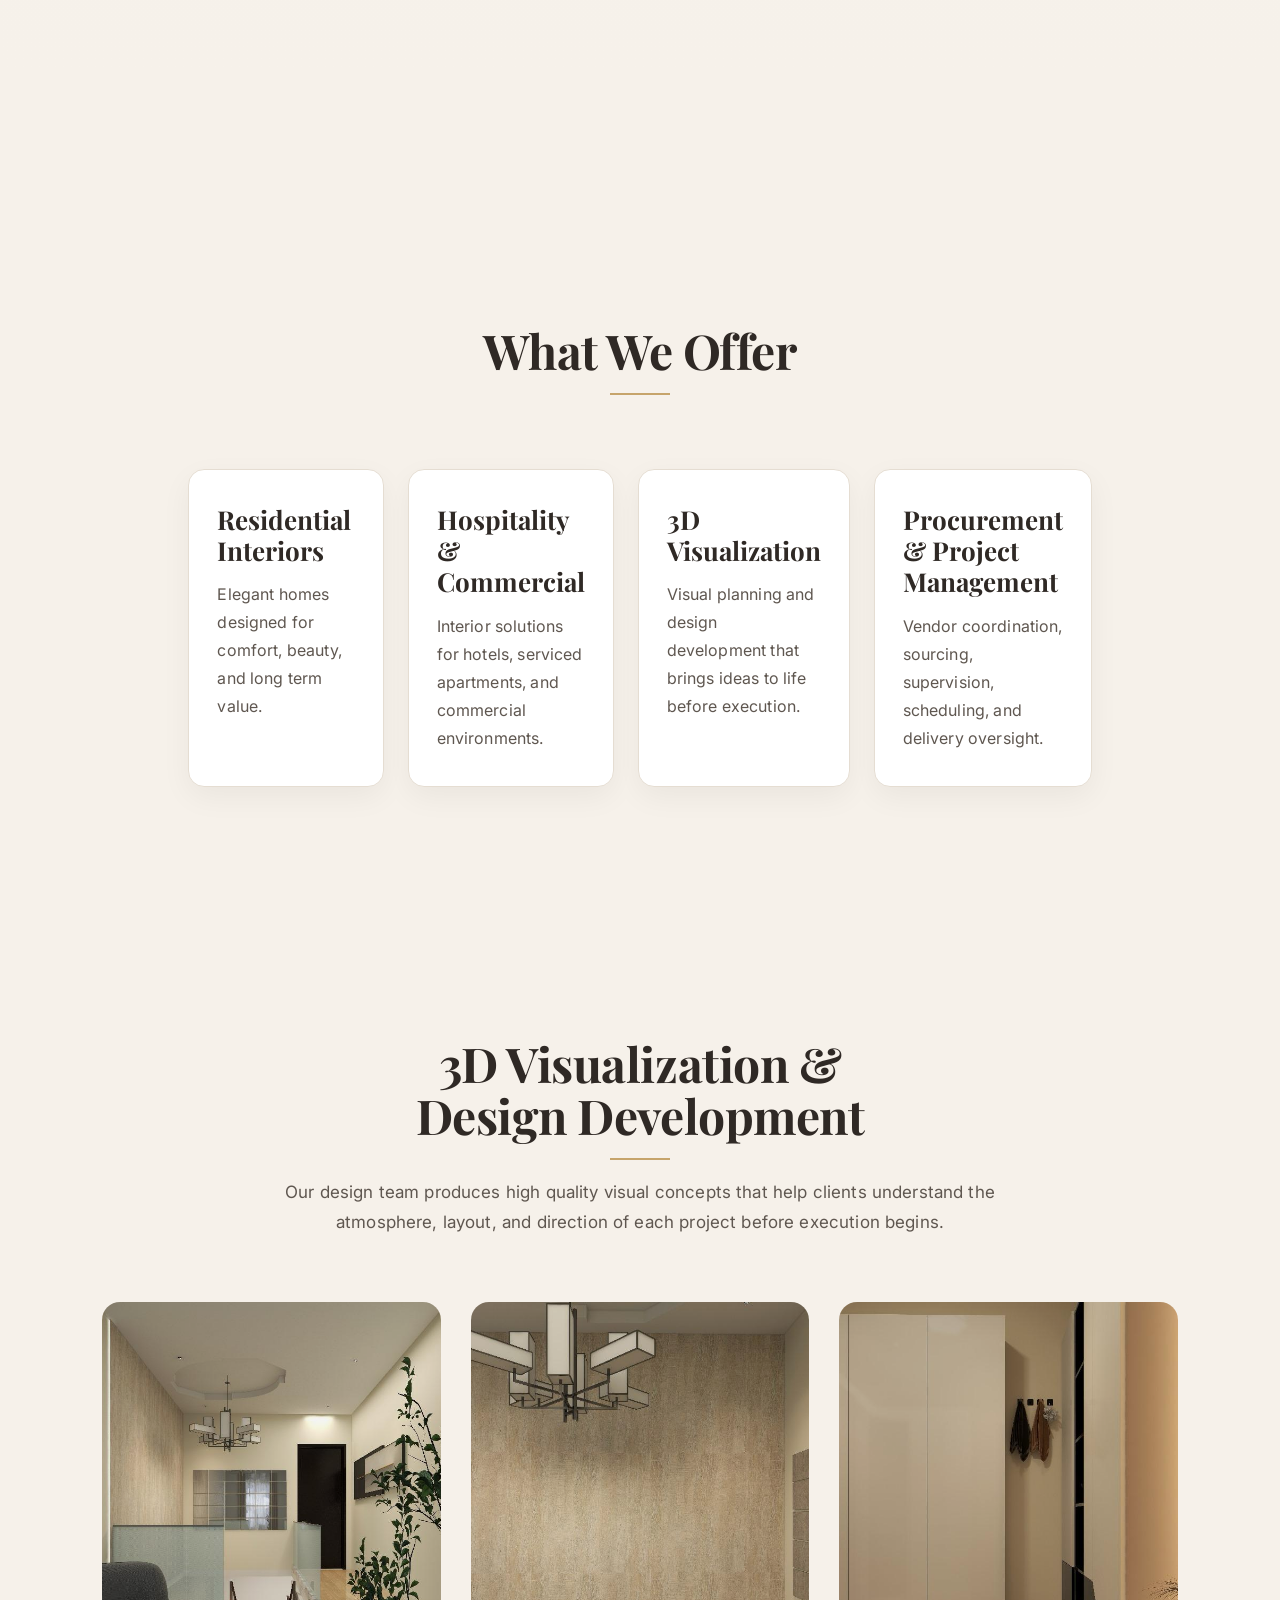
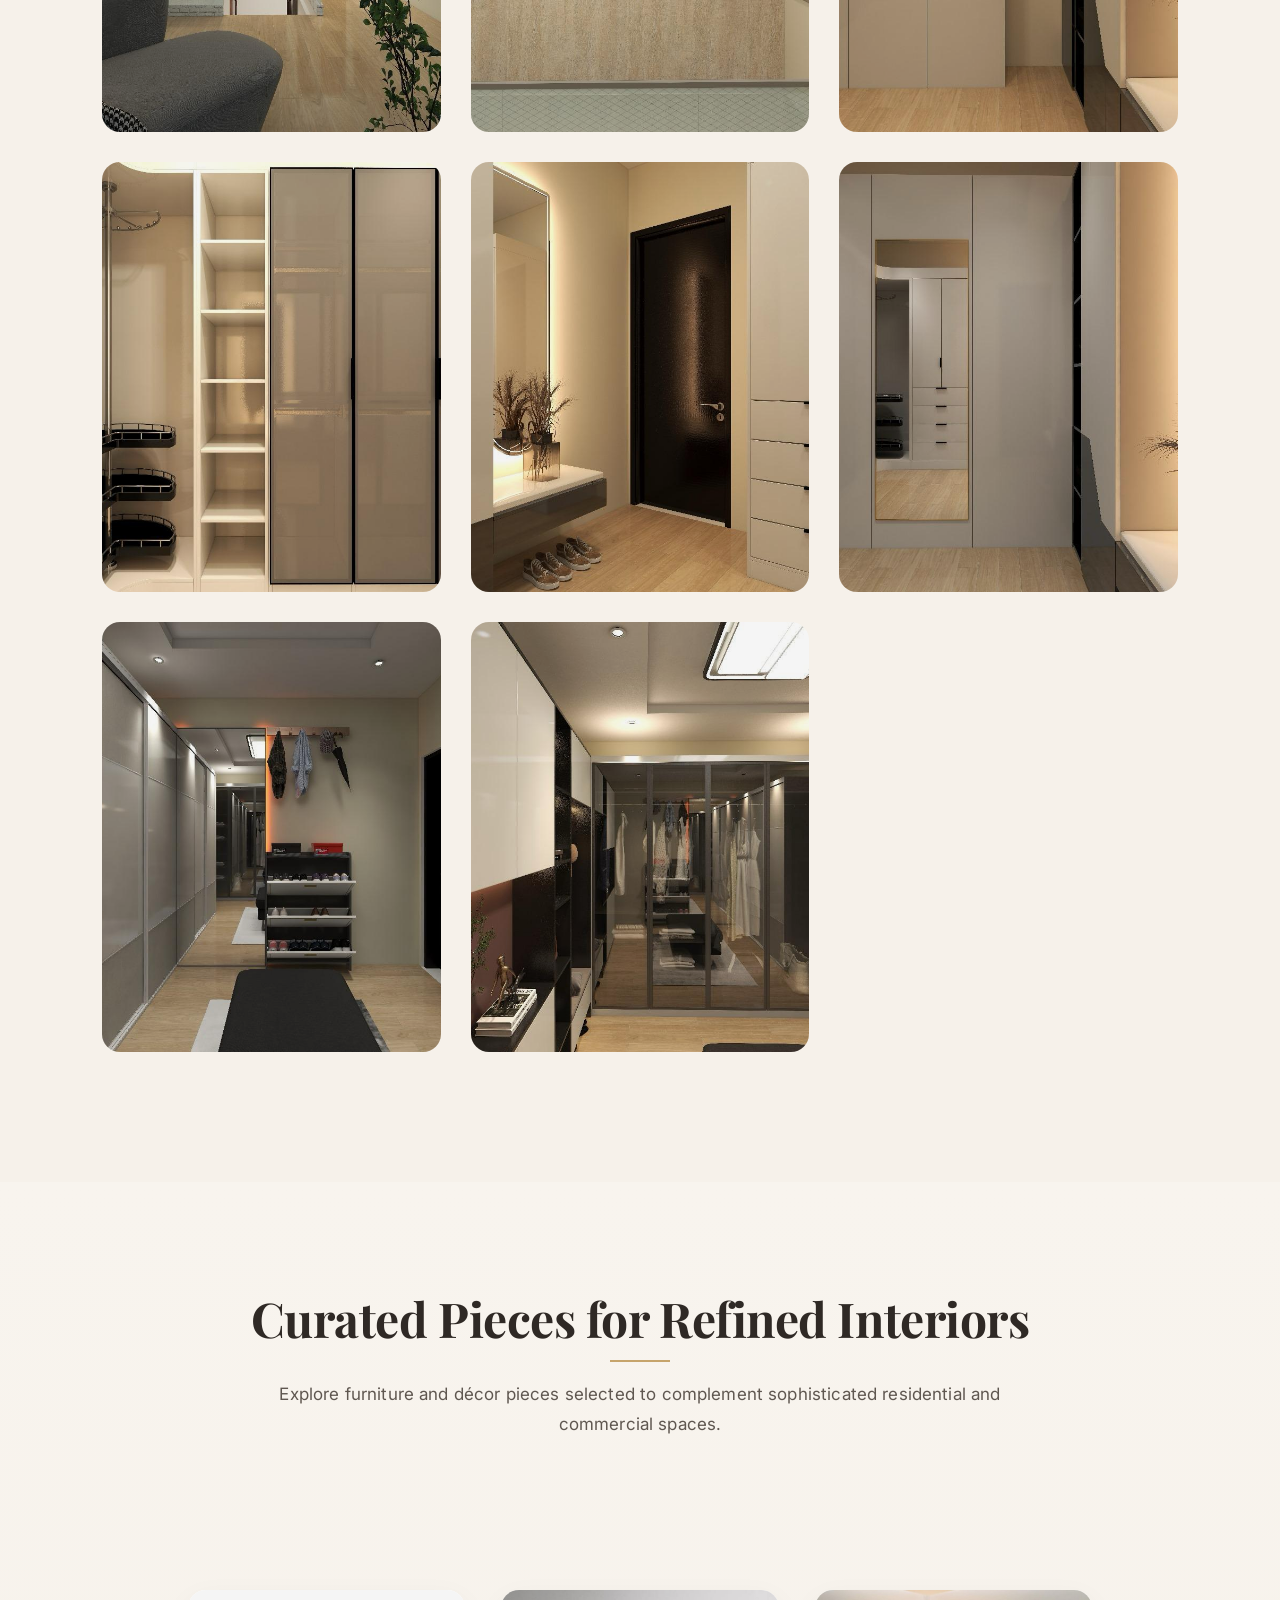
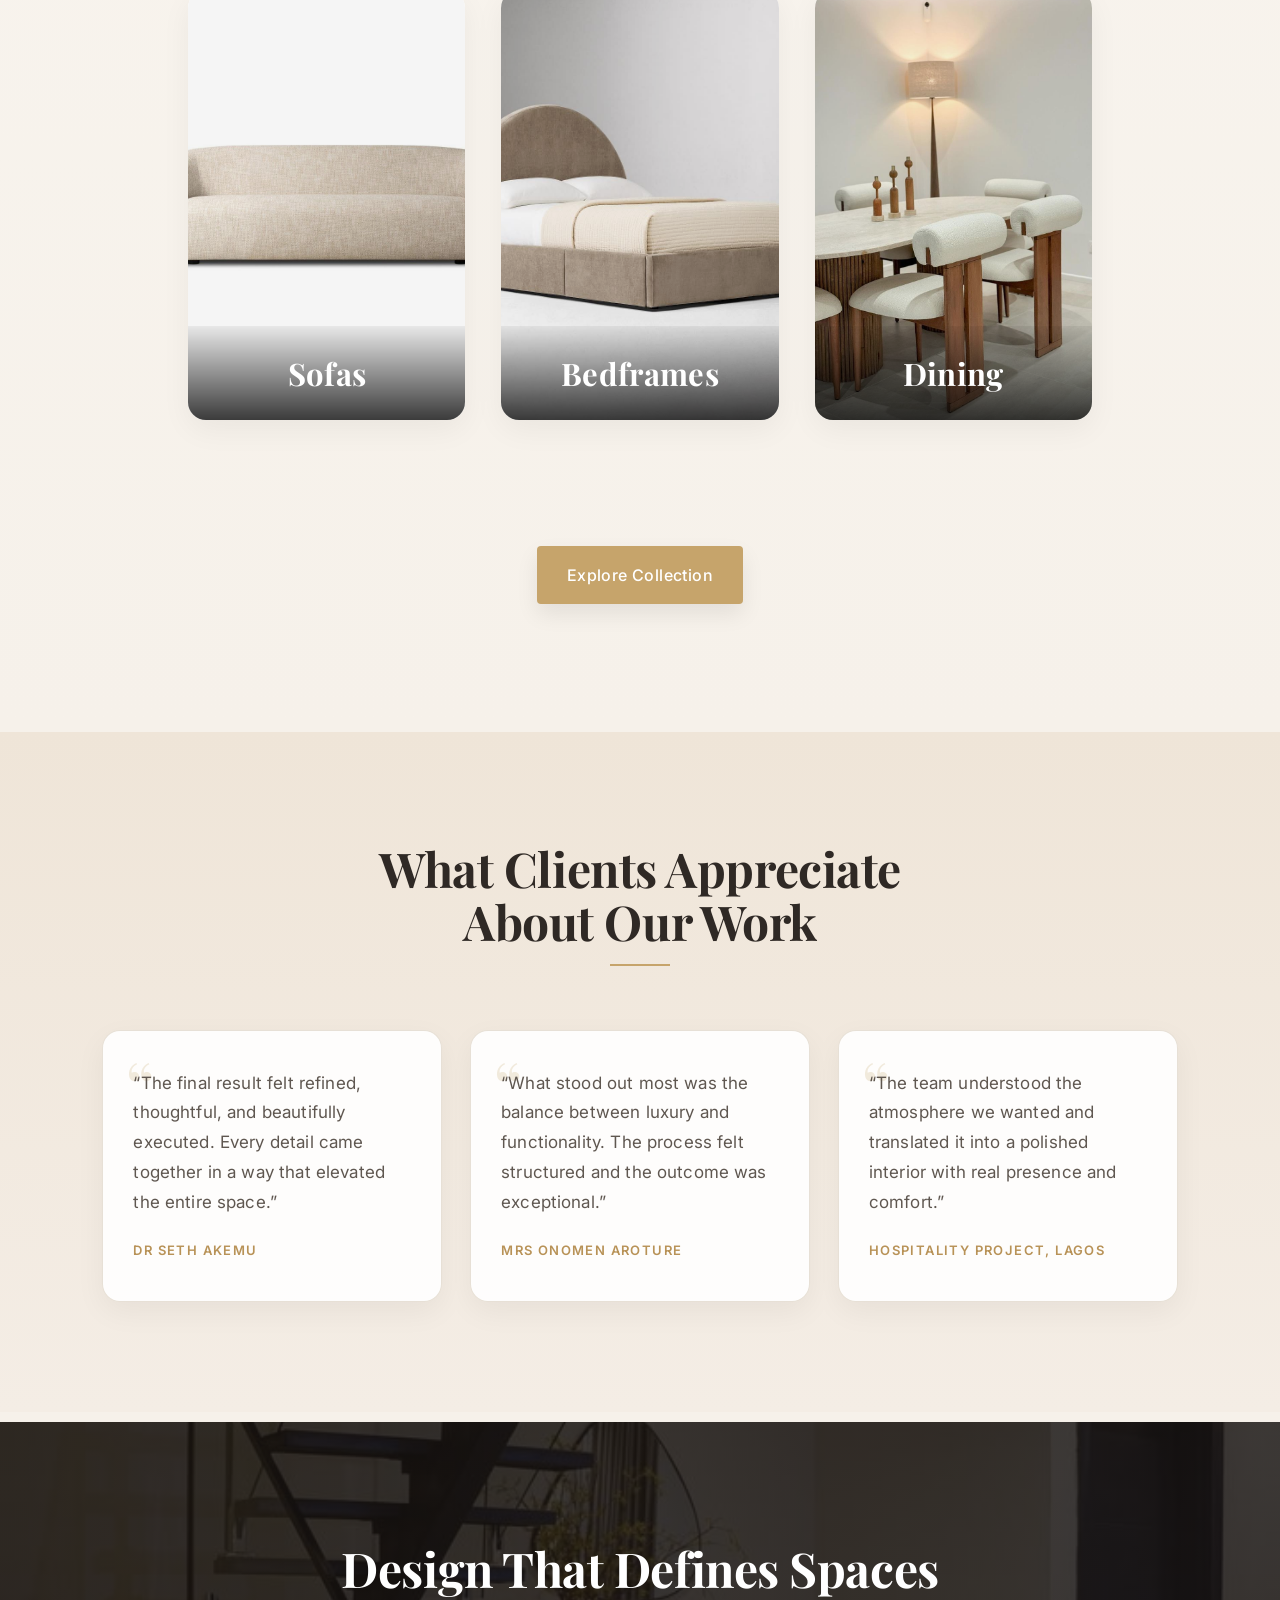
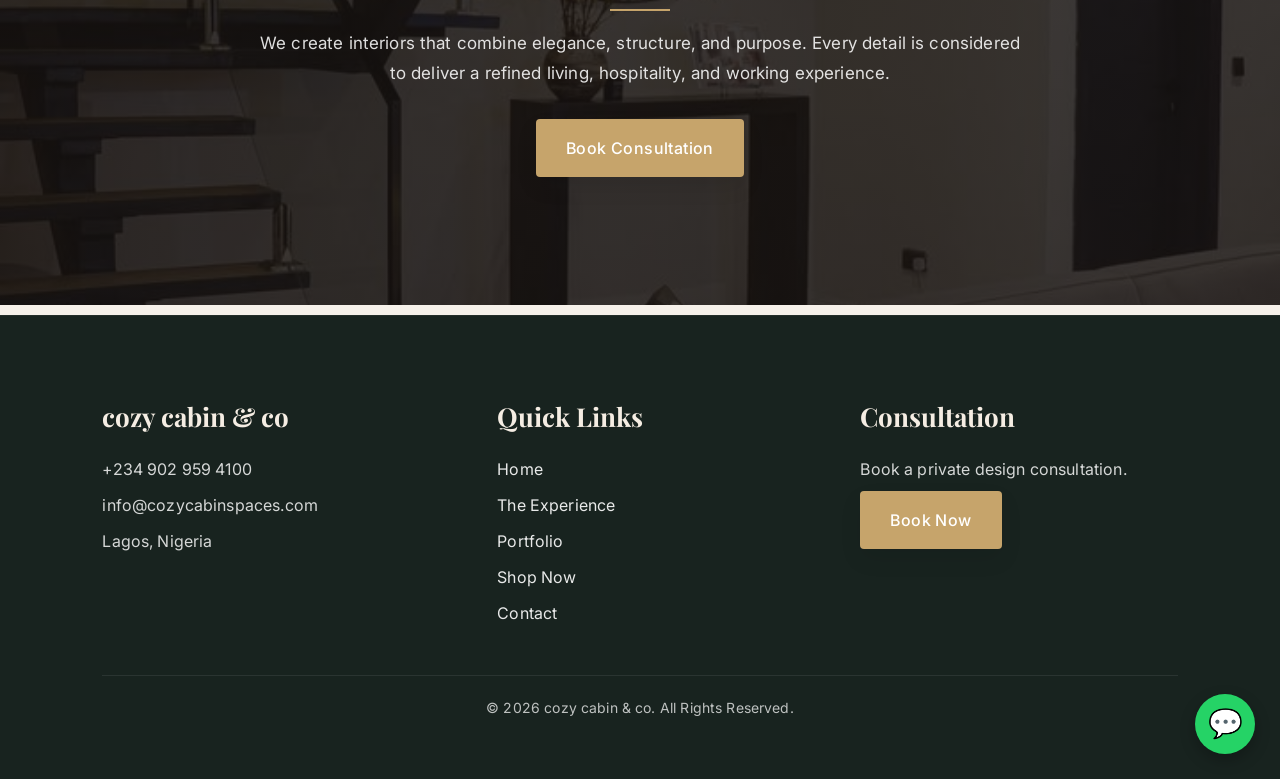
==== commit 21dce61b: "Add files via upload" ====
--- a/index.html
+++ b/index.html
@@ -178,6 +178,13 @@
       </div>
     </div>
 
+    <div class="portfolio-item project-trigger" data-project="project-h">
+      <img src="images/portfolio/project-h-cover.jpg" alt="Project H interior project">
+      <div class="portfolio-overlay">
+        <h3>PROJECT H</h3>
+        <p>Interior Project</p>
+      </div>
+    </div>
   </div>
 
   <a href="portfolio.html" class="primary-btn">View Our Portfolio</a>
@@ -193,11 +200,11 @@
     </div>
 
     <div class="portfolio-grid">
-      <div class="portfolio-item"><img src="images/portfolio/project-a1.jpg" alt="Project A image 1"></div>
-      <div class="portfolio-item"><img src="images/portfolio/project-a2.jpg" alt="Project A image 2"></div>
-      <div class="portfolio-item"><img src="images/portfolio/project-a3.jpg" alt="Project A image 3"></div>
-      <div class="portfolio-item"><img src="images/portfolio/project-a4.jpg" alt="Project A image 4"></div>
-      <div class="portfolio-item"><img src="images/portfolio/project-a5.jpg" alt="Project A image 5"></div>
+      <div class="portfolio-item"><img src="images/portfolio/project-a1.jpg" alt="Project A interior view 1"></div>
+      <div class="portfolio-item"><img src="images/portfolio/project-a2.jpg" alt="Project A interior view 2"></div>
+      <div class="portfolio-item"><img src="images/portfolio/project-a3.jpg" alt="Project A interior view 3"></div>
+      <div class="portfolio-item"><img src="images/portfolio/project-a4.jpg" alt="Project A interior view 4"></div>
+      <div class="portfolio-item"><img src="images/portfolio/project-a5.jpg" alt="Project A interior view 5"></div>
     </div>
   </div>
 
@@ -208,9 +215,9 @@
     </div>
 
     <div class="portfolio-grid">
-      <div class="portfolio-item"><img src="images/portfolio/project-b1.jpg" alt="Project B image 1"></div>
-      <div class="portfolio-item"><img src="images/portfolio/project-b2.jpg" alt="Project B image 2"></div>
-      <div class="portfolio-item"><img src="images/portfolio/project-b3.jpg" alt="Project B image 3"></div>
+      <div class="portfolio-item"><img src="images/portfolio/project-b1.jpg" alt="Project B interior view 1"></div>
+      <div class="portfolio-item"><img src="images/portfolio/project-b2.jpg" alt="Project B interior view 2"></div>
+      <div class="portfolio-item"><img src="images/portfolio/project-b3.jpg" alt="Project B interior view 3"></div>
     </div>
   </div>
 
@@ -221,10 +228,10 @@
     </div>
 
     <div class="portfolio-grid">
-      <div class="portfolio-item"><img src="images/portfolio/project-c1.jpg" alt="Project C image 1"></div>
-      <div class="portfolio-item"><img src="images/portfolio/project-c2.jpg" alt="Project C image 2"></div>
-      <div class="portfolio-item"><img src="images/portfolio/project-c3.jpg" alt="Project C image 3"></div>
-      <div class="portfolio-item"><img src="images/portfolio/project-c4.jpg" alt="Project C image 4"></div>
+      <div class="portfolio-item"><img src="images/portfolio/project-c1.jpg" alt="Project C interior view 1"></div>
+      <div class="portfolio-item"><img src="images/portfolio/project-c2.jpg" alt="Project C interior view 2"></div>
+      <div class="portfolio-item"><img src="images/portfolio/project-c3.jpg" alt="Project C interior view 3"></div>
+      <div class="portfolio-item"><img src="images/portfolio/project-c4.jpg" alt="Project C interior view 4"></div>
     </div>
   </div>
 
@@ -235,9 +242,9 @@
     </div>
 
     <div class="portfolio-grid">
-      <div class="portfolio-item"><img src="images/portfolio/project-d1.jpg" alt="Project D image 1"></div>
-      <div class="portfolio-item"><img src="images/portfolio/project-d2.jpg" alt="Project D image 2"></div>
-      <div class="portfolio-item"><img src="images/portfolio/project-d3.jpg" alt="Project D image 3"></div>
+      <div class="portfolio-item"><img src="images/portfolio/project-d1.jpg" alt="Project D interior view 1"></div>
+      <div class="portfolio-item"><img src="images/portfolio/project-d2.jpg" alt="Project D interior view 2"></div>
+      <div class="portfolio-item"><img src="images/portfolio/project-d3.jpg" alt="Project D interior view 3"></div>
     </div>
   </div>
 
@@ -248,12 +255,12 @@
     </div>
 
     <div class="portfolio-grid">
-      <div class="portfolio-item"><img src="images/portfolio/project-e1.jpg" alt="Project E image 1"></div>
-      <div class="portfolio-item"><img src="images/portfolio/project-e2.jpg" alt="Project E image 2"></div>
-      <div class="portfolio-item"><img src="images/portfolio/project-e3.jpg" alt="Project E image 3"></div>
-      <div class="portfolio-item"><img src="images/portfolio/project-e4.jpg" alt="Project E image 4"></div>
-      <div class="portfolio-item"><img src="images/portfolio/project-e5.jpg" alt="Project E image 5"></div>
-      <div class="portfolio-item"><img src="images/portfolio/project-e6.jpg" alt="Project E image 6"></div>
+      <div class="portfolio-item"><img src="images/portfolio/project-e1.jpg" alt="Project E interior view 1"></div>
+      <div class="portfolio-item"><img src="images/portfolio/project-e2.jpg" alt="Project E interior view 2"></div>
+      <div class="portfolio-item"><img src="images/portfolio/project-e3.jpg" alt="Project E interior view 3"></div>
+      <div class="portfolio-item"><img src="images/portfolio/project-e4.jpg" alt="Project E interior view 4"></div>
+      <div class="portfolio-item"><img src="images/portfolio/project-e5.jpg" alt="Project E interior view 5"></div>
+      <div class="portfolio-item"><img src="images/portfolio/project-e6.jpg" alt="Project E interior view 6"></div>
     </div>
   </div>
 
@@ -264,10 +271,10 @@
     </div>
 
     <div class="portfolio-grid">
-      <div class="portfolio-item"><img src="images/portfolio/project-f1.jpg" alt="Project F image 1"></div>
-      <div class="portfolio-item"><img src="images/portfolio/project-f2.jpg" alt="Project F image 2"></div>
-      <div class="portfolio-item"><img src="images/portfolio/project-f3.jpg" alt="Project F image 3"></div>
-      <div class="portfolio-item"><img src="images/portfolio/project-f4.jpg" alt="Project F image 4"></div>
+      <div class="portfolio-item"><img src="images/portfolio/project-f1.jpg" alt="Project F interior view 1"></div>
+      <div class="portfolio-item"><img src="images/portfolio/project-f2.jpg" alt="Project F interior view 2"></div>
+      <div class="portfolio-item"><img src="images/portfolio/project-f3.jpg" alt="Project F interior view 3"></div>
+      <div class="portfolio-item"><img src="images/portfolio/project-f4.jpg" alt="Project F interior view 4"></div>
     </div>
   </div>
 
@@ -278,13 +285,31 @@
     </div>
 
     <div class="portfolio-grid">
-      <div class="portfolio-item"><img src="images/portfolio/project-g1.jpg" alt="Project G image 1"></div>
-      <div class="portfolio-item"><img src="images/portfolio/project-g2.jpg" alt="Project G image 2"></div>
-      <div class="portfolio-item"><img src="images/portfolio/project-g3.jpg" alt="Project G image 3"></div>
-      <div class="portfolio-item"><img src="images/portfolio/project-g4.jpg" alt="Project G image 4"></div>
-      <div class="portfolio-item"><img src="images/portfolio/project-g5.jpg" alt="Project G image 5"></div>
-      <div class="portfolio-item"><img src="images/portfolio/project-g6.jpg" alt="Project G image 6"></div>
-      <div class="portfolio-item"><img src="images/portfolio/project-g7.jpg" alt="Project G image 7"></div>
+      <div class="portfolio-item"><img src="images/portfolio/project-g1.jpg" alt="Project G interior view 1"></div>
+      <div class="portfolio-item"><img src="images/portfolio/project-g2.jpg" alt="Project G interior view 2"></div>
+      <div class="portfolio-item"><img src="images/portfolio/project-g3.jpg" alt="Project G interior view 3"></div>
+      <div class="portfolio-item"><img src="images/portfolio/project-g4.jpg" alt="Project G interior view 4"></div>
+      <div class="portfolio-item"><img src="images/portfolio/project-g5.jpg" alt="Project G interior view 5"></div>
+      <div class="portfolio-item"><img src="images/portfolio/project-g6.jpg" alt="Project G interior view 6"></div>
+      <div class="portfolio-item"><img src="images/portfolio/project-g7.jpg" alt="Project G interior view 7"></div>
+    </div>
+  </div>
+
+  <div id="project-h" class="project-gallery-panel">
+    <div class="section-head">
+      <h2>Project H</h2>
+      <p>Interior Project</p>
+    </div>
+
+    <div class="portfolio-grid">
+      <div class="portfolio-item"><img src="images/portfolio/project-h1.jpg" alt="Project H interior view 1"></div>
+      <div class="portfolio-item"><img src="images/portfolio/project-h2.jpg" alt="Project H interior view 2"></div>
+      <div class="portfolio-item"><img src="images/portfolio/project-h3.jpg" alt="Project H interior view 3"></div>
+      <div class="portfolio-item"><img src="images/portfolio/project-h4.jpg" alt="Project H interior view 4"></div>
+      <div class="portfolio-item"><img src="images/portfolio/project-h5.jpg" alt="Project H interior view 5"></div>
+      <div class="portfolio-item"><img src="images/portfolio/project-h6.jpg" alt="Project H interior view 6"></div>
+      <div class="portfolio-item"><img src="images/portfolio/project-h7.jpg" alt="Project H interior view 7"></div>
+      <div class="portfolio-item"><img src="images/portfolio/project-h8.jpg" alt="Project H interior view 8"></div>
     </div>
   </div>
 
